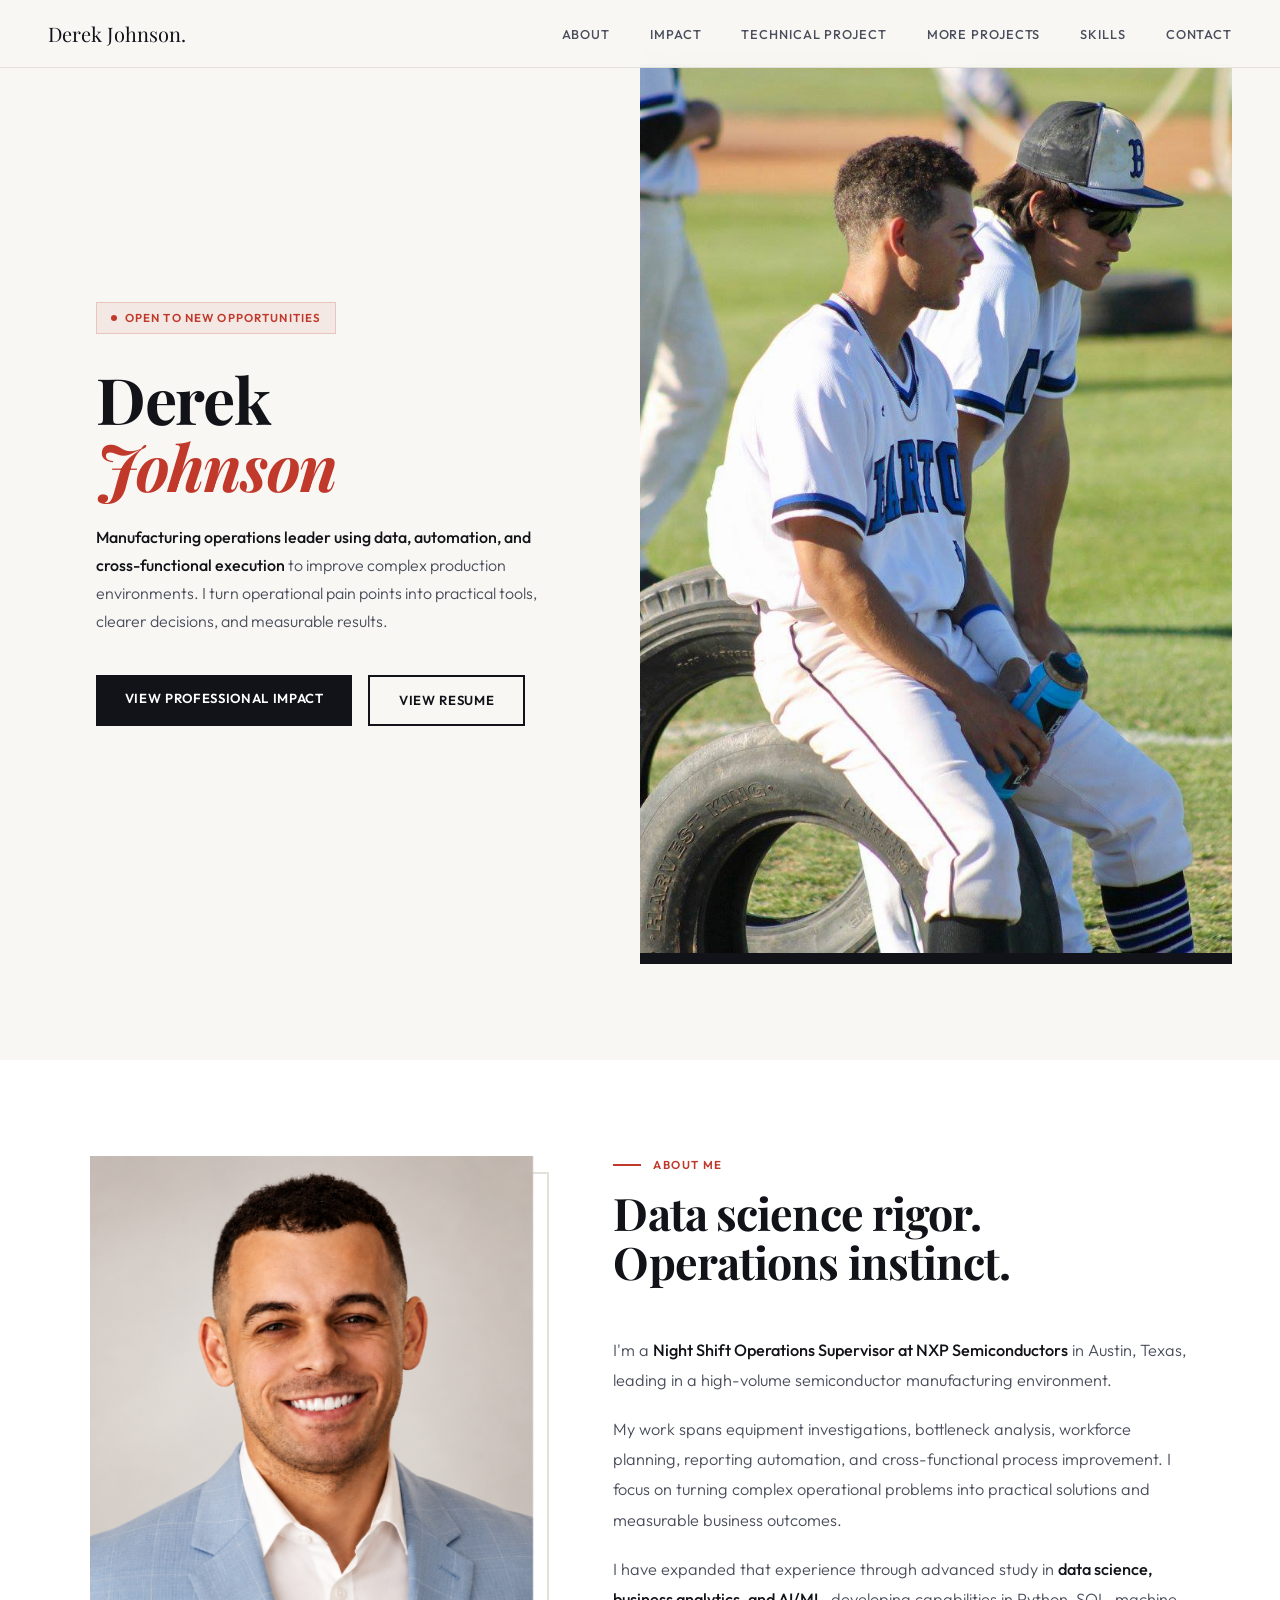
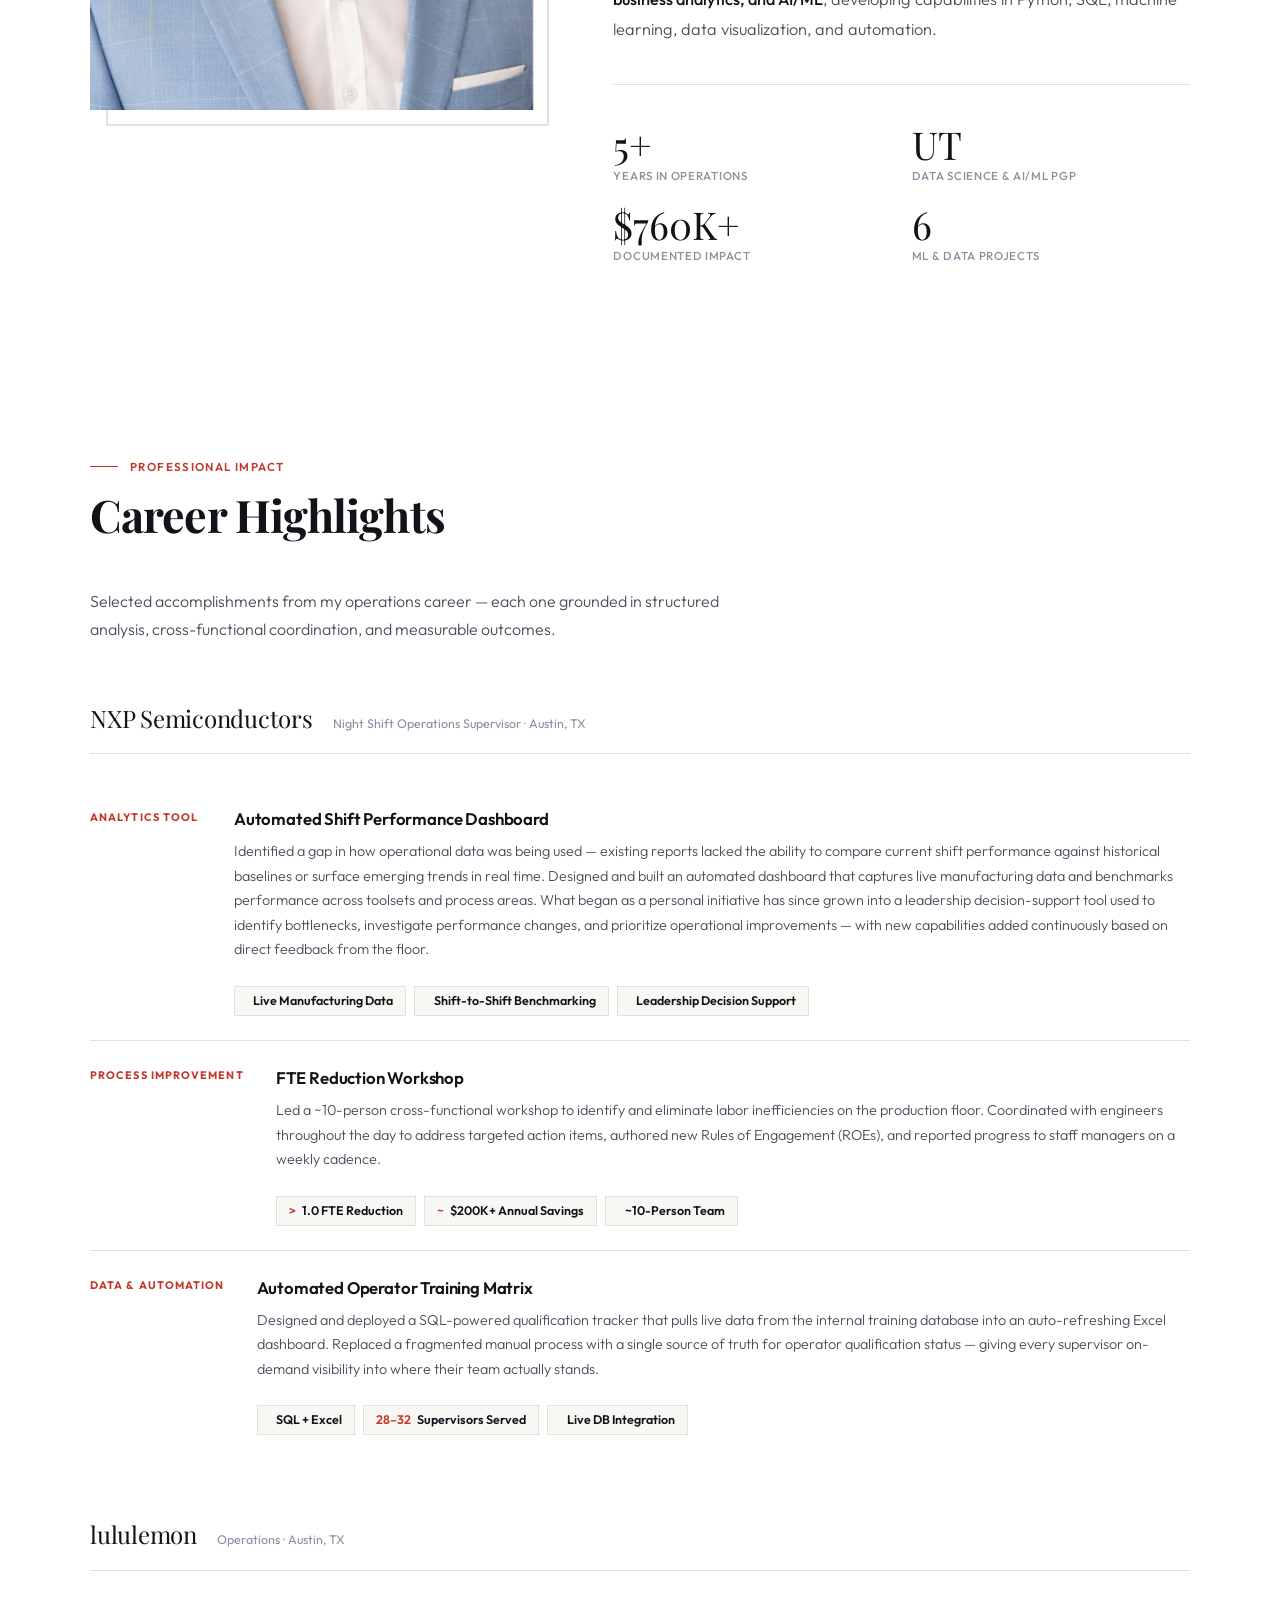
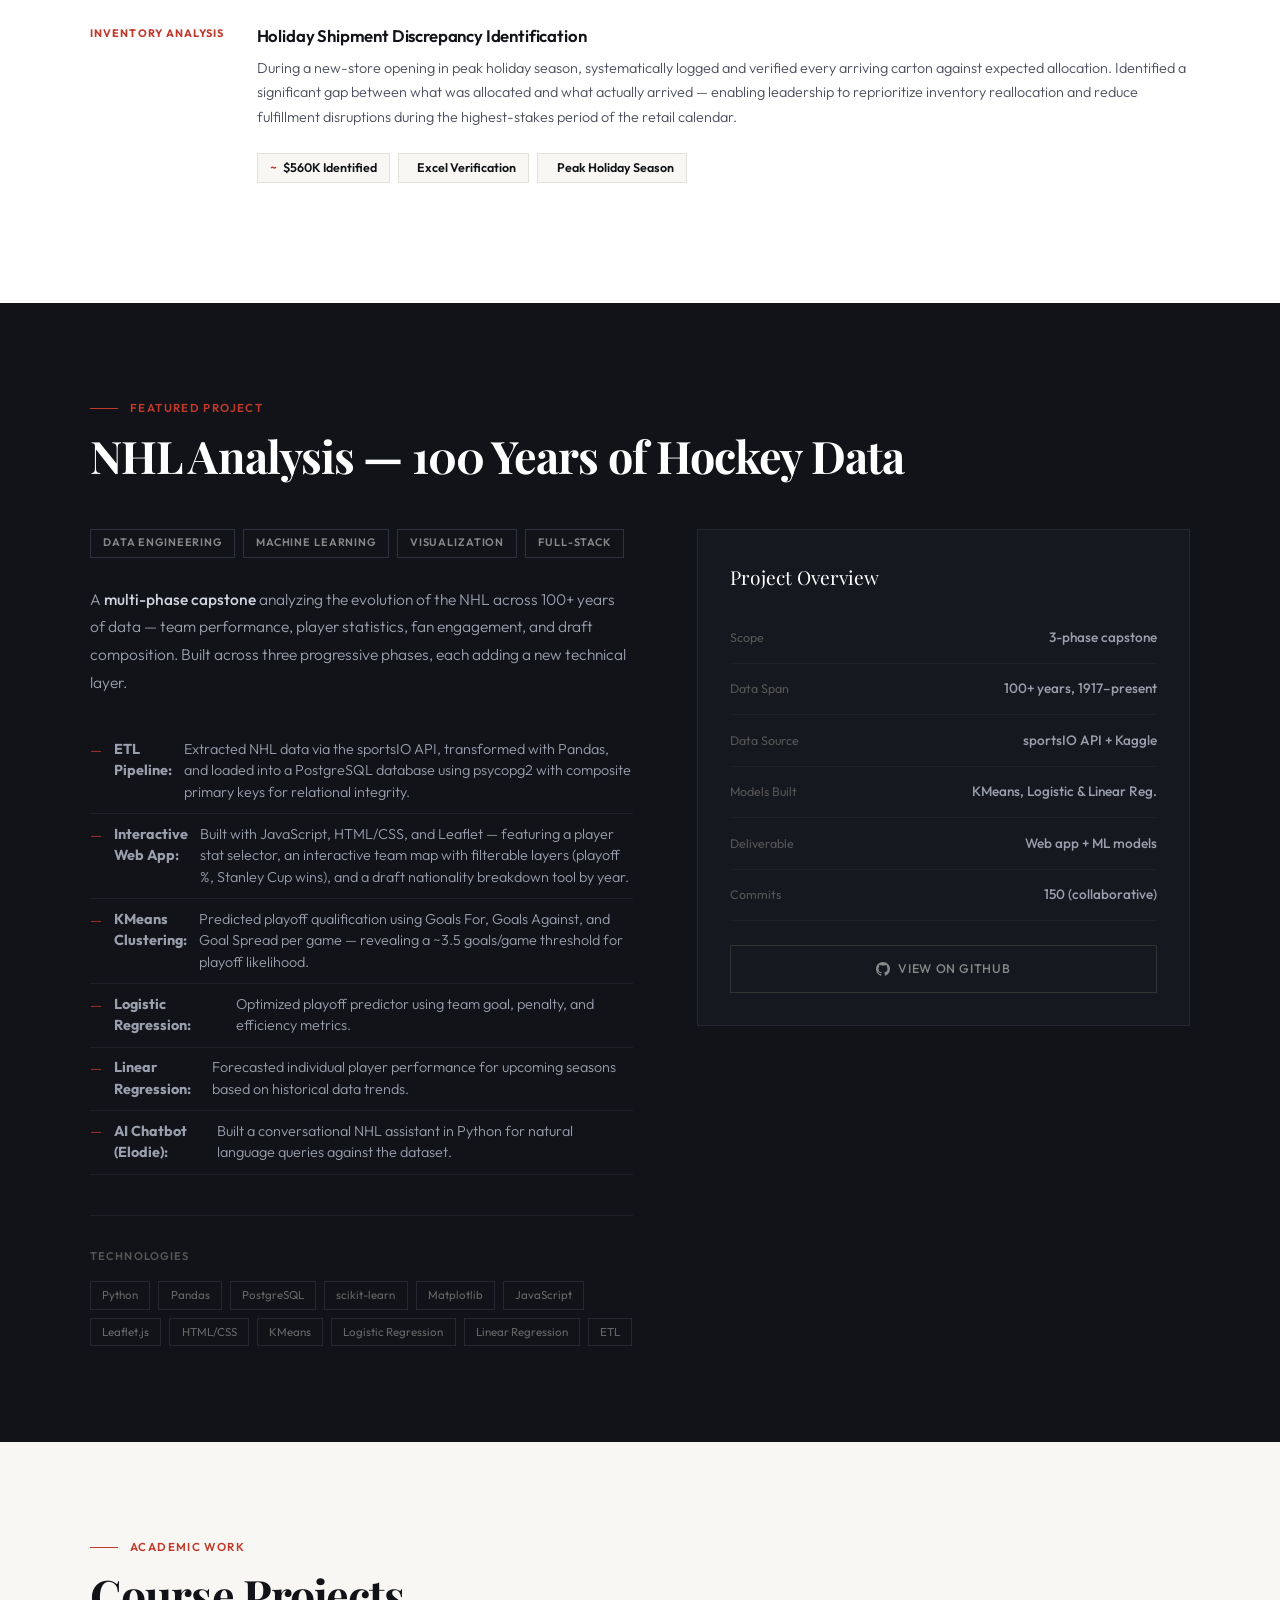
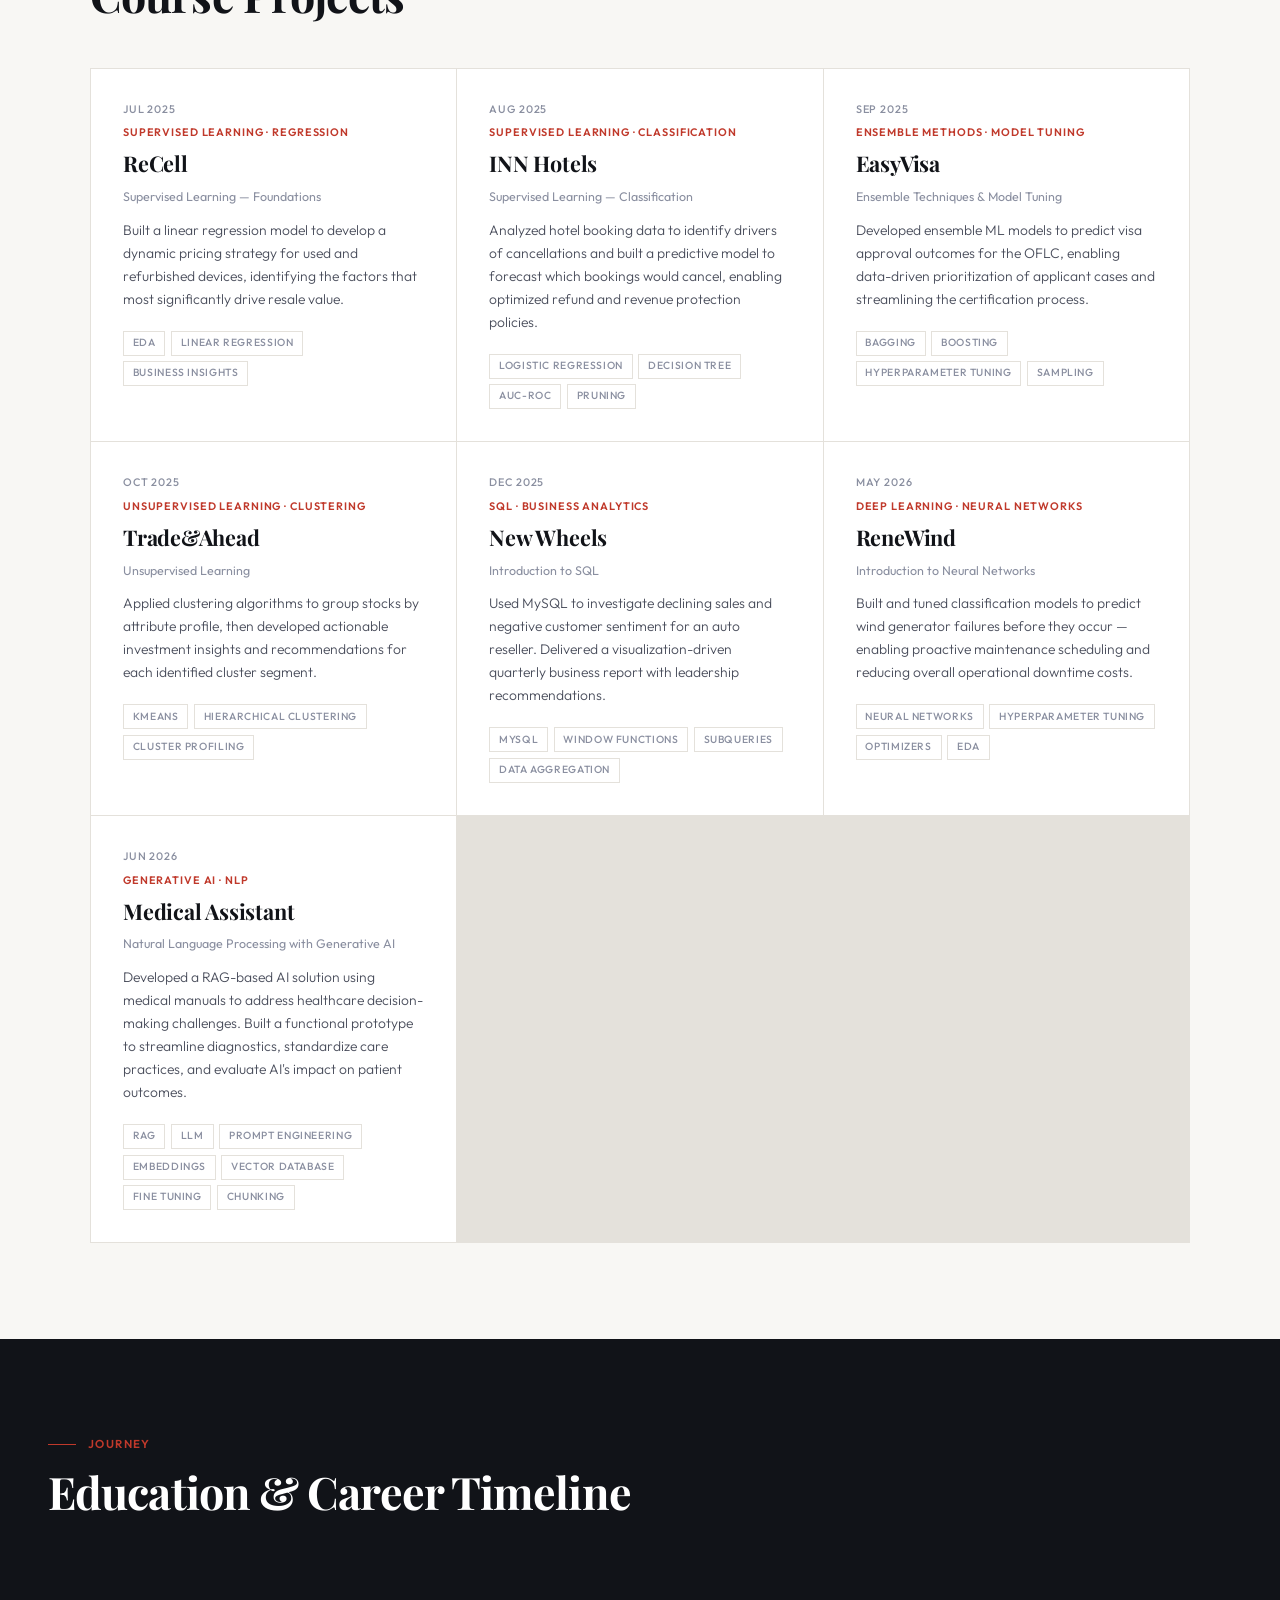
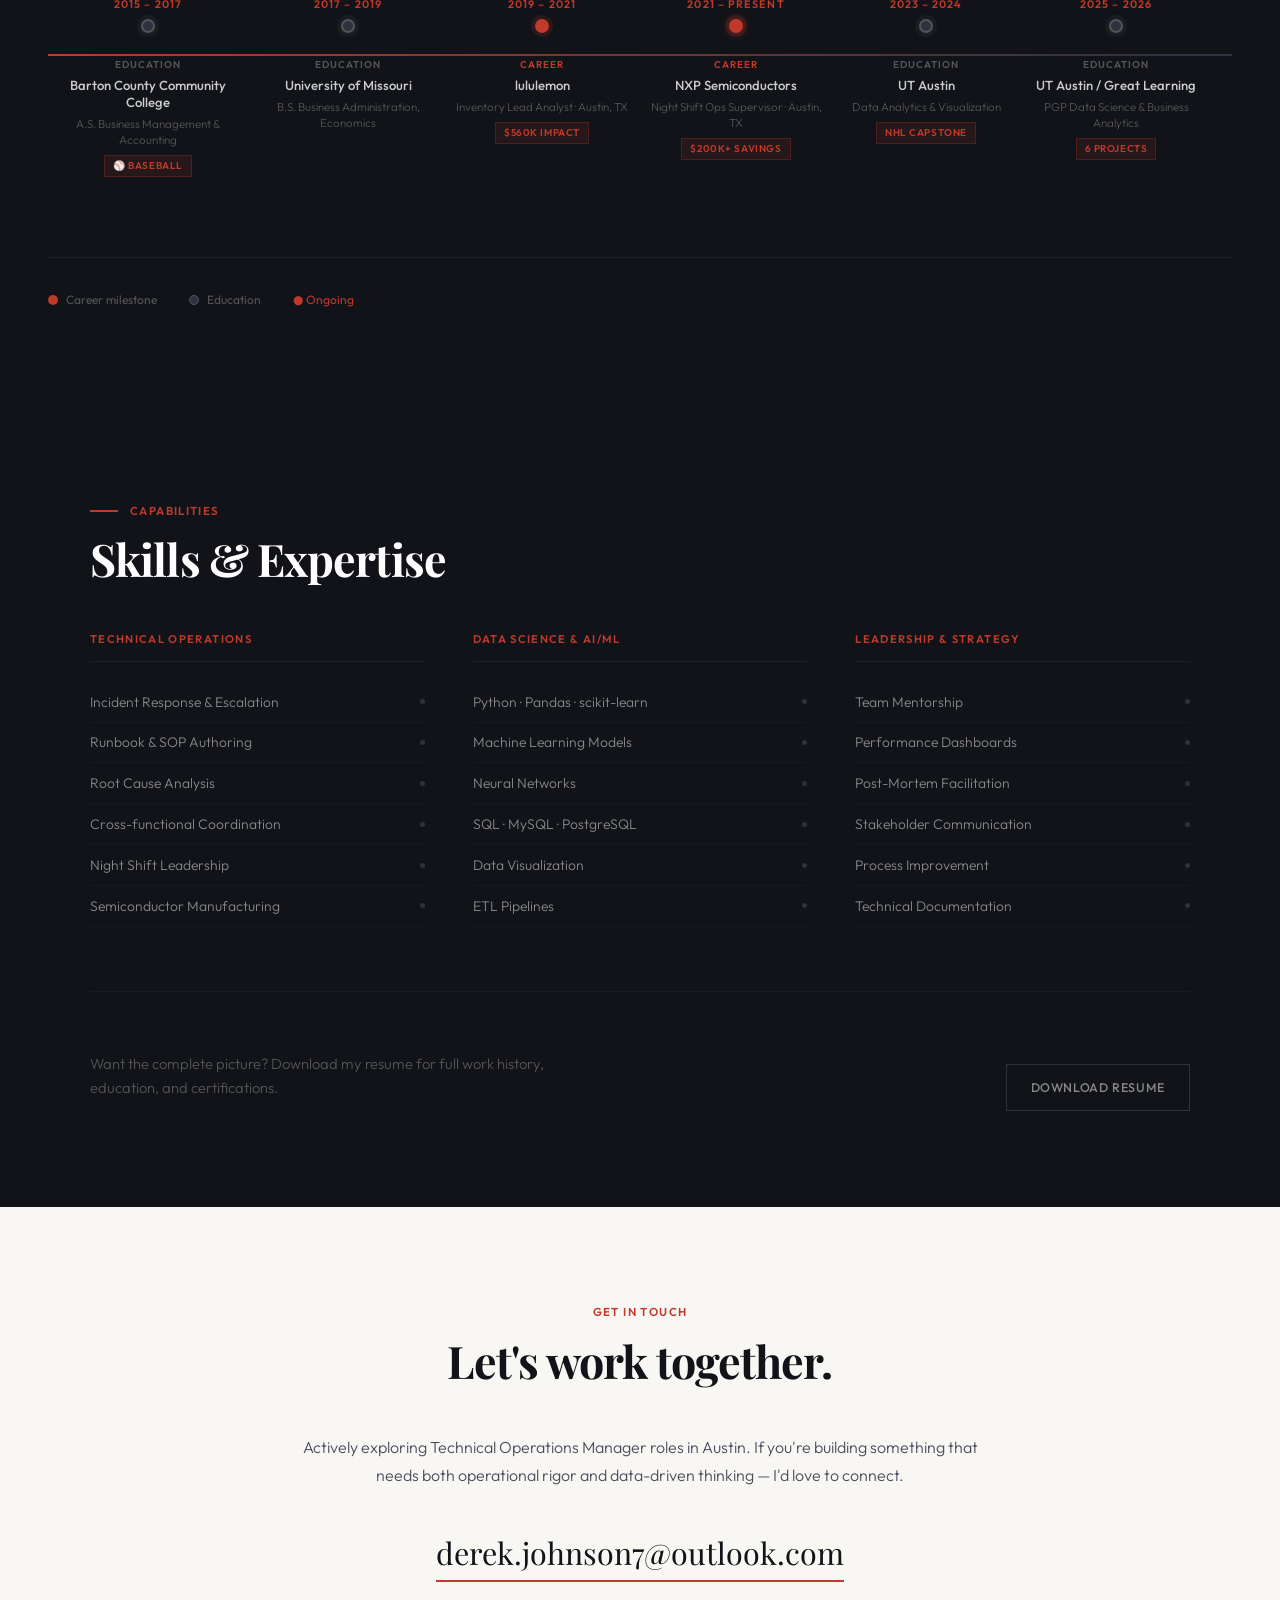
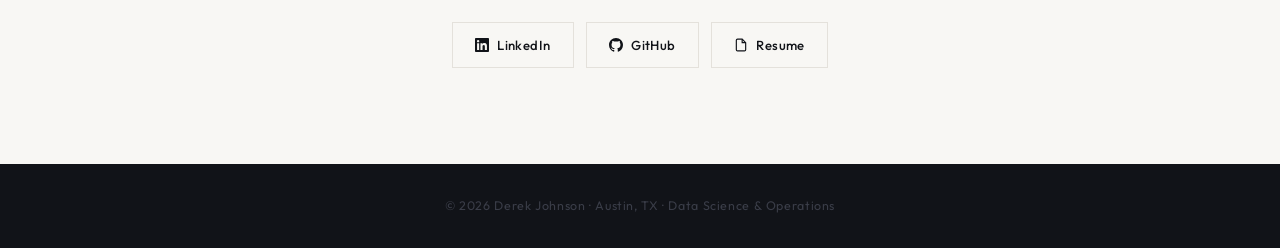
==== index.html @ 7ebde3a0 "Update index.html" ====
<!DOCTYPE html>
<html lang="en">
<head>
  <meta charset="UTF-8"/>
  <meta name="viewport" content="width=device-width, initial-scale=1.0"/>
  <title>Derek Johnson — Data Science & Operations</title>
  <link rel="preconnect" href="https://fonts.googleapis.com">
  <link href="https://fonts.googleapis.com/css2?family=Playfair+Display:ital,wght@0,400;0,700;1,400&family=Outfit:wght@300;400;500;600&display=swap" rel="stylesheet">
  <style>
    *, *::before, *::after { box-sizing: border-box; margin: 0; padding: 0; }
    :root {
      --ink: #111318; --ink-mid: #4a4e5c; --ink-soft: #8a8fa0;
      --paper: #f8f7f4; --white: #ffffff; --red: #c0392b;
      --red-dim: rgba(192,57,43,0.08); --border: #e4e1db;
      --serif: 'Playfair Display', Georgia, serif;
      --sans: 'Outfit', system-ui, sans-serif;
    }
    html { scroll-behavior: smooth; }
    body { font-family: var(--sans); background: var(--paper); color: var(--ink); line-height: 1.6; -webkit-font-smoothing: antialiased; }

    /* NAV */
    nav { position: fixed; top: 0; left: 0; right: 0; z-index: 100; display: flex; justify-content: space-between; align-items: center; padding: 1.1rem 3rem; background: rgba(248,247,244,0.93); backdrop-filter: blur(14px); border-bottom: 1px solid var(--border); }
    .nav-logo { font-family: var(--serif); font-size: 1.25rem; color: var(--ink); text-decoration: none; }
    .nav-links { display: flex; gap: 2.5rem; list-style: none; }
    .nav-links a { text-decoration: none; color: var(--ink-mid); font-size: 0.8rem; font-weight: 500; letter-spacing: 0.07em; text-transform: uppercase; transition: color 0.2s; }
    .nav-links a:hover { color: var(--red); }

    /* HERO */
    #hero { min-height: 100vh; display: grid; grid-template-columns: 1fr 1fr; padding-top: 64px; }
    .hero-left { display: flex; flex-direction: column; justify-content: center; padding: 5rem 4rem 5rem 3rem; }
    .hero-badge { display: inline-flex; align-items: center; gap: 0.5rem; background: var(--red-dim); border: 1px solid rgba(192,57,43,0.2); color: var(--red); font-size: 0.72rem; font-weight: 600; letter-spacing: 0.1em; text-transform: uppercase; padding: 0.35rem 0.85rem; margin-bottom: 2rem; width: fit-content; }
    .hero-badge::before { content: ''; width: 6px; height: 6px; border-radius: 50%; background: var(--red); animation: pulse 2s infinite; }
    @keyframes pulse { 0%,100%{opacity:1;} 50%{opacity:0.3;} }
    .hero-name { font-family: var(--serif); font-size: clamp(3.2rem, 5vw, 5.8rem); line-height: 1.04; letter-spacing: -0.02em; margin-bottom: 1.5rem; }
    .hero-name em { font-style: italic; color: var(--red); }
    .hero-sub { font-size: 1rem; color: var(--ink-mid); font-weight: 300; line-height: 1.75; max-width: 44ch; margin-bottom: 2.5rem; }
    .hero-sub strong { color: var(--ink); font-weight: 500; }
    .hero-btns { display: flex; gap: 1rem; flex-wrap: wrap; }
    .btn { padding: 0.8rem 1.8rem; font-size: 0.82rem; font-weight: 600; letter-spacing: 0.05em; text-transform: uppercase; text-decoration: none; transition: all 0.2s; }
    .btn-dark { background: var(--ink); color: var(--white); }
    .btn-dark:hover { background: var(--red); transform: translateY(-2px); }
    .btn-outline { background: transparent; color: var(--ink); border: 2px solid var(--ink); }
    .btn-outline:hover { background: var(--ink); color: var(--white); transform: translateY(-2px); }
    .hero-right { background: var(--ink); position: relative; overflow: hidden; max-height: 100vh; }
    .hero-photo-grid { display: grid; grid-template-rows: 1fr 1fr; height: 100%; }
    .photo-slot { display: flex; flex-direction: column; align-items: center; justify-content: center; background: linear-gradient(135deg, #16181f 0%, #1e2028 100%); color: #3a3d48; font-size: 0.72rem; font-weight: 500; letter-spacing: 0.1em; text-transform: uppercase; gap: 0.6rem; border-bottom: 1px solid #252830; }
    .photo-slot svg { opacity: 0.25; }
    .hero-photo {
 width: 100%;
 height: 100%;
 object-fit: cover;
 object-position: center 28%;
}

    /* SECTIONS */
    section { padding: 6rem 3rem; }
    .section-eyebrow { display: flex; align-items: center; gap: 0.75rem; font-size: 0.72rem; font-weight: 600; letter-spacing: 0.12em; text-transform: uppercase; color: var(--red); margin-bottom: 0.85rem; }
    .section-eyebrow::before { content: ''; width: 1.75rem; height: 1.5px; background: var(--red); }
    h2.section-title { font-family: var(--serif); font-size: clamp(2rem, 3.5vw, 3rem); line-height: 1.1; letter-spacing: -0.02em; margin-bottom: 3rem; max-width: 24ch; }

    /* ABOUT */
    #about { background: var(--white); }
    .about-grid { display: grid; grid-template-columns: 1fr 1.3fr; gap: 5rem; align-items: start; max-width: 1100px; margin: 0 auto; }
    .about-img-wrap { position: relative; }
    .about-img-wrap::after { content: ''; position: absolute; top: 1rem; left: 1rem; right: -1rem; bottom: -1rem; border: 2px solid var(--border); z-index: 0; }
    .about-img-placeholder { width: 100%; aspect-ratio: 4/5; background: linear-gradient(155deg, #eeeae3, #e3ddd5); display: flex; flex-direction: column; align-items: center; justify-content: center; color: #bbb; gap: 0.75rem; font-size: 0.75rem; letter-spacing: 0.08em; text-transform: uppercase; position: relative; z-index: 1; }
    .about-body p { color: var(--ink-mid); line-height: 1.85; margin-bottom: 1.2rem; font-weight: 300; font-size: 1.02rem; }
    .about-body p strong { color: var(--ink); font-weight: 500; }
    .about-stats { display: grid; grid-template-columns: 1fr 1fr; gap: 1.25rem; margin-top: 2.5rem; padding-top: 2.5rem; border-top: 1px solid var(--border); }
    .stat-num { font-family: var(--serif); font-size: 2.4rem; color: var(--ink); line-height: 1; margin-bottom: 0.2rem; }
    .stat-lbl { font-size: 0.72rem; color: var(--ink-soft); font-weight: 500; letter-spacing: 0.06em; text-transform: uppercase; }

    /* FEATURED */
    #featured { background: var(--ink); color: var(--white); }
    .featured-inner { max-width: 1100px; margin: 0 auto; }
    #featured .section-eyebrow { color: #c0392b; }
    #featured .section-eyebrow::before { background: #c0392b; }
    #featured h2.section-title { color: var(--white); max-width: none; margin-bottom: 0; }
    .featured-layout { display: grid; grid-template-columns: 1.1fr 1fr; gap: 4rem; align-items: start; margin-top: 3rem; }
    .featured-meta { display: flex; flex-wrap: wrap; gap: 0.5rem; margin-bottom: 1.75rem; }
    .tag { font-size: 0.68rem; font-weight: 600; letter-spacing: 0.08em; text-transform: uppercase; padding: 0.3rem 0.75rem; border: 1px solid #2e3140; color: #888; }
    .featured-desc { color: #9a9fae; font-weight: 300; line-height: 1.8; font-size: 0.97rem; margin-bottom: 2rem; }
    .featured-desc strong { color: #d0d4de; font-weight: 500; }
    .featured-highlights { list-style: none; margin-bottom: 2.5rem; }
    .featured-highlights li { display: flex; align-items: flex-start; gap: 0.75rem; color: #9a9fae; font-size: 0.9rem; font-weight: 300; padding: 0.6rem 0; border-bottom: 1px solid #1e2028; line-height: 1.5; }
    .featured-highlights li::before { content: '—'; color: var(--red); flex-shrink: 0; margin-top: 0.05rem; }
    .featured-tech { margin-top: 2.5rem; padding-top: 2rem; border-top: 1px solid #1e2028; }
    .featured-tech-label { font-size: 0.7rem; font-weight: 600; letter-spacing: 0.1em; text-transform: uppercase; color: #555; margin-bottom: 1rem; }
    .tech-pills { display: flex; flex-wrap: wrap; gap: 0.5rem; }
    .tech-pill { font-size: 0.72rem; padding: 0.25rem 0.7rem; border: 1px solid #252830; color: #666; font-weight: 400; }
    .featured-right { position: sticky; top: 5rem; }
    .featured-card { background: #16181f; border: 1px solid #252830; padding: 2rem; }
    .featured-card-title { font-family: var(--serif); font-size: 1.2rem; color: var(--white); margin-bottom: 1.25rem; }
    .fstat { padding: 0.9rem 0; border-bottom: 1px solid #1e2028; display: flex; justify-content: space-between; align-items: center; }
    .fstat:last-child { border-bottom: none; }
    .fstat-lbl { font-size: 0.78rem; color: #555; }
    .fstat-val { font-size: 0.85rem; color: #9a9fae; font-weight: 500; }
    .btn-ghost { display: inline-flex; align-items: center; gap: 0.5rem; padding: 0.8rem 1.5rem; border: 1px solid #333; color: #888; font-size: 0.78rem; font-weight: 500; letter-spacing: 0.05em; text-transform: uppercase; text-decoration: none; transition: all 0.2s; width: 100%; justify-content: center; margin-top: 1.5rem; }
    .btn-ghost:hover { border-color: var(--red); color: var(--white); }

    /* SCHOOL PROJECTS */
    #projects { background: var(--paper); }
    .projects-inner { max-width: 1100px; margin: 0 auto; }
    .proj-grid { display: grid; grid-template-columns: repeat(3, 1fr); gap: 1px; background: var(--border); border: 1px solid var(--border); }
    .proj-card { background: var(--white); padding: 2rem; position: relative; overflow: hidden; transition: background 0.2s; }
    .proj-card::before { content: ''; position: absolute; top: 0; left: 0; width: 3px; height: 100%; background: var(--red); transform: scaleY(0); transform-origin: bottom; transition: transform 0.25s; }
    .proj-card:hover::before { transform: scaleY(1); }
    .proj-card:hover { background: #fdf9f8; }
    .proj-date { font-size: 0.68rem; color: var(--ink-soft); font-weight: 500; letter-spacing: 0.08em; text-transform: uppercase; margin-bottom: 0.4rem; }
    .proj-tag { font-size: 0.68rem; font-weight: 600; letter-spacing: 0.08em; text-transform: uppercase; color: var(--red); margin-bottom: 0.6rem; }
    .proj-title { font-family: var(--serif); font-size: 1.35rem; line-height: 1.2; margin-bottom: 0.6rem; letter-spacing: -0.01em; }
    .proj-course { font-size: 0.78rem; color: var(--ink-soft); margin-bottom: 0.75rem; }
    .proj-desc { font-size: 0.87rem; color: var(--ink-mid); line-height: 1.65; font-weight: 300; margin-bottom: 1.25rem; }
    .proj-tools { display: flex; flex-wrap: wrap; gap: 0.35rem; }
    .proj-tool { font-size: 0.65rem; font-weight: 500; letter-spacing: 0.06em; text-transform: uppercase; padding: 0.2rem 0.55rem; border: 1px solid var(--border); color: var(--ink-soft); }

    /* HIGHLIGHTS */
    #highlights { background: var(--white); }
    .highlights-inner { max-width: 1100px; margin: 0 auto; }
    .highlights-intro { color: var(--ink-mid); font-weight: 300; font-size: 1rem; line-height: 1.75; max-width: 60ch; margin-bottom: 3.5rem; }
    .employer-block { margin-bottom: 3.5rem; }
    .employer-block:last-child { margin-bottom: 0; }
    .employer-header { display: flex; align-items: baseline; gap: 1.25rem; margin-bottom: 1.75rem; padding-bottom: 1rem; border-bottom: 1px solid var(--border); flex-wrap: wrap; }
    .employer-name { font-family: var(--serif); font-size: 1.5rem; letter-spacing: -0.01em; }
    .employer-meta { font-size: 0.78rem; color: var(--ink-soft); font-weight: 400; }
    .highlight-list { list-style: none; display: flex; flex-direction: column; gap: 0; }
    .highlight-item { display: grid; grid-template-columns: auto 1fr; gap: 0 2rem; padding: 1.5rem 0; border-bottom: 1px solid var(--border); align-items: start; }
    .highlight-item:last-child { border-bottom: none; }
    .highlight-kicker { font-size: 0.68rem; font-weight: 700; letter-spacing: 0.1em; text-transform: uppercase; color: var(--red); white-space: nowrap; padding-top: 0.15rem; min-width: 7rem; }
    .highlight-body {}
    .highlight-title { font-size: 1.05rem; font-weight: 600; color: var(--ink); margin-bottom: 0.4rem; letter-spacing: -0.01em; }
    .highlight-desc { font-size: 0.9rem; color: var(--ink-mid); line-height: 1.7; font-weight: 300; }
    .highlight-stat { display: inline-flex; align-items: center; gap: 0.4rem; margin-top: 0.75rem; font-size: 0.78rem; font-weight: 600; color: var(--ink); background: var(--paper); border: 1px solid var(--border); padding: 0.25rem 0.75rem; }
    .highlight-stat span { color: var(--red); }

    /* SKILLS */
    #skills { background: var(--ink); color: var(--white); }
    .skills-inner { max-width: 1100px; margin: 0 auto; }
    #skills .section-eyebrow { color: #c0392b; }
    #skills .section-eyebrow::before { background: #c0392b; }
    #skills h2.section-title { color: var(--white); }
    .skills-grid { display: grid; grid-template-columns: repeat(3, 1fr); gap: 3rem; }
    .skill-group-head { font-size: 0.7rem; font-weight: 600; letter-spacing: 0.12em; text-transform: uppercase; color: var(--red); margin-bottom: 1.25rem; padding-bottom: 0.75rem; border-bottom: 1px solid #1e2028; }
    .skill-row { display: flex; justify-content: space-between; align-items: center; padding: 0.55rem 0; border-bottom: 1px solid #181a22; font-size: 0.87rem; color: #888; font-weight: 300; }
    .skill-dot { width: 5px; height: 5px; border-radius: 50%; background: #2e3140; }
    .skills-resume { margin-top: 4rem; padding-top: 3rem; border-top: 1px solid #1a1c25; display: flex; align-items: center; justify-content: space-between; gap: 2rem; flex-wrap: wrap; }
    .skills-resume p { color: #555; font-size: 0.92rem; font-weight: 300; max-width: 50ch; }

    /* CONTACT */
    #contact { background: var(--paper); }
    .contact-inner { max-width: 680px; margin: 0 auto; text-align: center; }
    .contact-inner .section-eyebrow { justify-content: center; }
    .contact-inner .section-eyebrow::before { display: none; }
    .contact-inner h2.section-title { max-width: none; margin-left: auto; margin-right: auto; }
    .contact-sub { color: var(--ink-mid); font-size: 1rem; font-weight: 300; line-height: 1.75; margin-bottom: 2.5rem; }
    .contact-email-link { font-family: var(--serif); font-size: 1.9rem; color: var(--ink); text-decoration: none; border-bottom: 2px solid var(--red); padding-bottom: 0.1em; transition: color 0.2s; display: inline-block; margin-bottom: 2.5rem; }
    .contact-email-link:hover { color: var(--red); }
    .contact-links { display: flex; justify-content: center; gap: 0.75rem; flex-wrap: wrap; }
    .contact-link { display: inline-flex; align-items: center; gap: 0.5rem; padding: 0.7rem 1.4rem; border: 1.5px solid var(--border); text-decoration: none; color: var(--ink); font-size: 0.82rem; font-weight: 500; letter-spacing: 0.03em; transition: all 0.2s; }
    .contact-link:hover { border-color: var(--ink); background: var(--ink); color: var(--white); }

    footer { background: var(--ink); color: #3a3d48; text-align: center; padding: 2rem 3rem; font-size: 0.78rem; letter-spacing: 0.05em; }

    .fade { opacity: 0; transform: translateY(20px); transition: opacity 0.65s ease, transform 0.65s ease; }
    .fade.in { opacity: 1; transform: none; }

    @media (max-width: 960px) {
      nav { padding: 1rem 1.5rem; }
      #hero { grid-template-columns: 1fr; }
      .hero-left { padding: 5rem 1.5rem 3rem; }
      .hero-right { height: 55vw; }
      .hero-photo-grid { grid-template-columns: 1fr 1fr; grid-template-rows: 1fr; }
      section { padding: 4rem 1.5rem; }
      .about-grid { grid-template-columns: 1fr; gap: 2.5rem; }
      .about-img-wrap::after { display: none; }
      .featured-layout { grid-template-columns: 1fr; }
      .featured-right { position: static; }
      .proj-grid { grid-template-columns: 1fr 1fr; }
      .skills-grid { grid-template-columns: 1fr 1fr; }
      .highlight-item { grid-template-columns: 1fr; gap: 0.4rem; }
      .highlight-kicker { min-width: auto; }
    }
    @media (max-width: 600px) {
      .nav-links { display: none; }
      .proj-grid { grid-template-columns: 1fr; }
      .skills-grid { grid-template-columns: 1fr; }
      .hero-photo-grid { grid-template-columns: 1fr; grid-template-rows: 1fr 1fr; }
    }
    /* TIMELINE */
#timeline { background: var(--ink); color: var(--white); overflow: hidden; }
#timeline .section-eyebrow { color: #c0392b; }
#timeline .section-eyebrow::before { background: #c0392b; }
#timeline h2.section-title { color: var(--white); }
.timeline-outer { position: relative; overflow-x: auto; padding-bottom: 2rem; -webkit-overflow-scrolling: touch; }
.timeline-track { display: flex; align-items: flex-start; gap: 0; min-width: max-content; padding: 0 3rem 0 0; position: relative; }
.timeline-track::before { content: ''; position: absolute; top: 5.6rem; left: 0; right: 0; height: 1.5px; background: linear-gradient(to right, #c0392b, #2e3140 80%); z-index: 0; }
.tl-item { display: flex; flex-direction: column; align-items: center; min-width: 180px; max-width: 200px; position: relative; z-index: 1; }
.tl-item:first-child { min-width: 160px; }
.tl-top { height: 5rem; display: flex; flex-direction: column; justify-content: flex-end; align-items: center; padding-bottom: 0.75rem; }
.tl-dates { font-size: 0.68rem; font-weight: 600; letter-spacing: 0.1em; text-transform: uppercase; color: var(--red); margin-bottom: 0.35rem; text-align: center; }
.tl-dot { width: 14px; height: 14px; border-radius: 50%; background: var(--red); border: 2px solid #c0392b; box-shadow: 0 0 0 4px rgba(192,57,43,0.15); flex-shrink: 0; }
.tl-dot.edu { background: #2e3140; border-color: #555; box-shadow: 0 0 0 4px rgba(255,255,255,0.04); }
.tl-dot.present { background: var(--red); box-shadow: 0 0 0 4px rgba(192,57,43,0.2), 0 0 12px rgba(192,57,43,0.4); animation: glow 2s infinite; }
@keyframes glow { 0%,100%{box-shadow:0 0 0 4px rgba(192,57,43,0.2),0 0 12px rgba(192,57,43,0.4);} 50%{box-shadow:0 0 0 6px rgba(192,57,43,0.1),0 0 20px rgba(192,57,43,0.6);} }
.tl-bottom { padding-top: 0.75rem; text-align: center; padding-left: 0.5rem; padding-right: 0.5rem; }
.tl-type { font-size: 0.62rem; font-weight: 600; letter-spacing: 0.1em; text-transform: uppercase; margin-bottom: 0.3rem; }
.tl-type.career { color: var(--red); }
.tl-type.edu { color: #555; }
.tl-title { font-size: 0.82rem; font-weight: 500; color: #ccc; line-height: 1.3; margin-bottom: 0.3rem; }
.tl-sub { font-size: 0.72rem; color: #555; font-weight: 300; line-height: 1.4; }
.tl-badge { display: inline-block; margin-top: 0.4rem; font-size: 0.62rem; font-weight: 600; letter-spacing: 0.06em; text-transform: uppercase; padding: 0.15rem 0.5rem; background: rgba(192,57,43,0.12); border: 1px solid rgba(192,57,43,0.25); color: var(--red); }
.timeline-legend { display: flex; gap: 2rem; margin-top: 3rem; padding-top: 2rem; border-top: 1px solid #1e2028; }
.legend-item { display: flex; align-items: center; gap: 0.5rem; font-size: 0.75rem; color: #555; font-weight: 400; }
.legend-dot { width: 10px; height: 10px; border-radius: 50%; }
.legend-dot.career { background: var(--red); }
.legend-dot.edu { background: #2e3140; border: 1px solid #555; }
  </style>
</head>
<body>

<nav>
  <a href="#hero" class="nav-logo">Derek Johnson.</a>
<ul class="nav-links">
<li><a href="#about">About</a></li>
<li><a href="#highlights">Impact</a></li>
<li><a href="#featured">Technical Project</a></li>
<li><a href="#projects">More Projects</a></li>
<li><a href="#skills">Skills</a></li>
<li><a href="#contact">Contact</a></li>
</ul>
</nav>

<!-- HERO -->
<section id="hero">
  <div class="hero-left fade">
    <div class="hero-badge">Open to new opportunities</div>
    <h1 class="hero-name">Derek<br><em>Johnson</em></h1>
<p class="hero-sub">
<strong>Manufacturing operations leader using data, automation, and
 cross-functional execution</strong> to improve complex production
 environments. I turn operational pain points into practical tools,
 clearer decisions, and measurable results.
</p>
<div class="hero-btns">
<a href="#highlights" class="btn btn-dark">View Professional Impact</a>
<a href="Resume/D.Johnson_Resume.pdf"
    class="btn btn-outline"
    target="_blank"
    rel="noopener noreferrer">
   View Resume
</a>
</div>
  </div>
<div class="hero-right">
<div class="hero-photo-grid">
<img
     src="images/Baseball.jpg"
     class="hero-photo"
     alt="Derek Johnson with teammates during his collegiate baseball career"
>
</div>
</div>
</div>
</section>

<!-- ABOUT -->
<section id="about">
  <div class="about-grid">
  <div class="about-img-wrap fade">
  <img src="images/Headshot.png" style="width:100%; aspect-ratio:4/5; object-fit:cover; object-position:top; display:block; position:relative; z-index:1;">
</div>
    <div class="about-body fade">
      <div class="section-eyebrow">About Me</div>
      <h2 class="section-title">Data science rigor. Operations instinct. </h2>
     <p>
 I'm a <strong>Night Shift Operations Supervisor at NXP Semiconductors</strong>
 in Austin, Texas, leading in a high-volume semiconductor manufacturing
 environment.
</p>
<p>
 My work spans equipment investigations, bottleneck analysis, workforce
 planning, reporting automation, and cross-functional process improvement.
 I focus on turning complex operational problems into practical solutions
 and measurable business outcomes.
</p>
<p>
 I have expanded that experience through advanced study in
<strong>data science, business analytics, and AI/ML</strong>, developing
 capabilities in Python, SQL, machine learning, data visualization, and
 automation.
</p>
      <div class="about-stats">
        <div><div class="stat-num">5+</div><div class="stat-lbl">Years in Operations</div></div>
        <div><div class="stat-num">UT</div><div class="stat-lbl">Data Science & AI/ML PGP</div></div>
        <div><div class="stat-num">$760K+</div><div class="stat-lbl">Documented Impact</div></div>
        <div><div class="stat-num">6</div><div class="stat-lbl">ML & Data Projects</div></div>
      </div>
    </div>
  </div>
</section>
  
<!-- HIGHLIGHTS -->
<section id="highlights">
  <div class="highlights-inner">
    <div class="fade">
      <div class="section-eyebrow">Professional Impact</div>
      <h2 class="section-title">Career Highlights</h2>
      <p class="highlights-intro">Selected accomplishments from my operations career — each one grounded in structured analysis, cross-functional coordination, and measurable outcomes.</p>
    </div>

    <div class="employer-block fade">
      <div class="employer-header">
        <span class="employer-name">NXP Semiconductors</span>
        <span class="employer-meta">Night Shift Operations Supervisor · Austin, TX</span>
      </div>
      <ul class="highlight-list">
        <li class="highlight-item">
  <div class="highlight-kicker">Analytics Tool</div>
  <div class="highlight-body">
    <div class="highlight-title">Automated Shift Performance Dashboard</div>
    <p class="highlight-desc">Identified a gap in how operational data was being used — existing reports lacked the ability to compare current shift performance against historical baselines or surface emerging trends in real time. Designed and built an automated dashboard that captures live manufacturing data and benchmarks performance across toolsets and process areas. What began as a personal initiative has since grown into a leadership decision-support tool used to identify bottlenecks, investigate performance changes, and prioritize operational improvements — with new capabilities added continuously based on direct feedback from the floor.</p>
    <div style="display:flex;gap:0.5rem;flex-wrap:wrap;margin-top:0.75rem;">
      <div class="highlight-stat"><span></span> Live Manufacturing Data</div>
      <div class="highlight-stat"><span></span> Shift-to-Shift Benchmarking</div>
      <div class="highlight-stat"><span></span> Leadership Decision Support</div>
    </div>
  </div>
</li>

        <li class="highlight-item">
          <div class="highlight-kicker">Process Improvement</div>
          <div class="highlight-body">
            <div class="highlight-title">FTE Reduction Workshop</div>
            <p class="highlight-desc">Led a ~10-person cross-functional workshop to identify and eliminate labor inefficiencies on the production floor. Coordinated with engineers throughout the day to address targeted action items, authored new Rules of Engagement (ROEs), and reported progress to staff managers on a weekly cadence.</p>
            <div style="display:flex;gap:0.5rem;flex-wrap:wrap;margin-top:0.75rem;">
              <div class="highlight-stat"><span>></span> 1.0 FTE Reduction</div>
              <div class="highlight-stat"><span>~</span> $200K+ Annual Savings</div>
              <div class="highlight-stat"><span></span> ~10-Person Team</div>
            </div>
          </div>
        </li>

        <li class="highlight-item">
          <div class="highlight-kicker">Data & Automation</div>
          <div class="highlight-body">
            <div class="highlight-title">Automated Operator Training Matrix</div>
            <p class="highlight-desc">Designed and deployed a SQL-powered qualification tracker that pulls live data from the internal training database into an auto-refreshing Excel dashboard. Replaced a fragmented manual process with a single source of truth for operator qualification status — giving every supervisor on-demand visibility into where their team actually stands.</p>
            <div style="display:flex;gap:0.5rem;flex-wrap:wrap;margin-top:0.75rem;">
              <div class="highlight-stat"><span></span> SQL + Excel</div>
              <div class="highlight-stat"><span>28–32</span> Supervisors Served</div>
              <div class="highlight-stat"><span></span> Live DB Integration</div>
            </div>
          </div>
        </li>

      </ul>
    </div>

    <div class="employer-block fade">
      <div class="employer-header">
        <span class="employer-name">lululemon</span>
        <span class="employer-meta">Operations · Austin, TX</span>
      </div>
      <ul class="highlight-list">

        <li class="highlight-item">
          <div class="highlight-kicker">Inventory Analysis</div>
          <div class="highlight-body">
            <div class="highlight-title">Holiday Shipment Discrepancy Identification</div>
            <p class="highlight-desc">During a new-store opening in peak holiday season, systematically logged and verified every arriving carton against expected allocation. Identified a significant gap between what was allocated and what actually arrived — enabling leadership to reprioritize inventory reallocation and reduce fulfillment disruptions during the highest-stakes period of the retail calendar.</p>
            <div style="display:flex;gap:0.5rem;flex-wrap:wrap;margin-top:0.75rem;">
              <div class="highlight-stat"><span>~</span> $560K Identified</div>
              <div class="highlight-stat"><span></span> Excel Verification</div>
              <div class="highlight-stat"><span></span> Peak Holiday Season</div>
            </div>
          </div>
        </li>

      </ul>
    </div>

  </div>
</section>

<!-- FEATURED: NHL -->
<section id="featured">
  <div class="featured-inner">
    <div class="fade">
      <div class="section-eyebrow">Featured Project</div>
      <h2 class="section-title">NHL Analysis — 100 Years of Hockey Data</h2>
    </div>
    <div class="featured-layout fade">
      <div>
        <div class="featured-meta">
          <span class="tag">Data Engineering</span><span class="tag">Machine Learning</span>
          <span class="tag">Visualization</span><span class="tag">Full-Stack</span>
        </div>
        <p class="featured-desc">A <strong>multi-phase capstone</strong> analyzing the evolution of the NHL across 100+ years of data — team performance, player statistics, fan engagement, and draft composition. Built across three progressive phases, each adding a new technical layer.</p>
        <ul class="featured-highlights">
          <li><strong>ETL Pipeline:</strong> Extracted NHL data via the sportsIO API, transformed with Pandas, and loaded into a PostgreSQL database using psycopg2 with composite primary keys for relational integrity.</li>
          <li><strong>Interactive Web App:</strong> Built with JavaScript, HTML/CSS, and Leaflet — featuring a player stat selector, an interactive team map with filterable layers (playoff %, Stanley Cup wins), and a draft nationality breakdown tool by year.</li>
          <li><strong>KMeans Clustering:</strong> Predicted playoff qualification using Goals For, Goals Against, and Goal Spread per game — revealing a ~3.5 goals/game threshold for playoff likelihood.</li>
          <li><strong>Logistic Regression:</strong> Optimized playoff predictor using team goal, penalty, and efficiency metrics.</li>
          <li><strong>Linear Regression:</strong> Forecasted individual player performance for upcoming seasons based on historical data trends.</li>
          <li><strong>AI Chatbot (Elodie):</strong> Built a conversational NHL assistant in Python for natural language queries against the dataset.</li>
        </ul>
        <div style="margin-bottom:2rem;">
  <blockquote class="imgur-embed-pub" lang="en" data-id="a/CWtnfUb" data-context="false">
    <a href="//imgur.com/a/CWtnfUb"></a>
  </blockquote>
  <script async src="//s.imgur.com/min/embed.js" charset="utf-8"></script>
</div>
        <div class="featured-tech">
          <div class="featured-tech-label">Technologies</div>
          <div class="tech-pills">
            <span class="tech-pill">Python</span><span class="tech-pill">Pandas</span><span class="tech-pill">PostgreSQL</span><span class="tech-pill">scikit-learn</span><span class="tech-pill">Matplotlib</span><span class="tech-pill">JavaScript</span><span class="tech-pill">Leaflet.js</span><span class="tech-pill">HTML/CSS</span><span class="tech-pill">KMeans</span><span class="tech-pill">Logistic Regression</span><span class="tech-pill">Linear Regression</span><span class="tech-pill">ETL</span>
          </div>
        </div>
      </div>
      <div class="featured-right">
        <div class="featured-card">
          <div class="featured-card-title">Project Overview</div>
          <div class="fstat"><span class="fstat-lbl">Scope</span><span class="fstat-val">3-phase capstone</span></div>
          <div class="fstat"><span class="fstat-lbl">Data Span</span><span class="fstat-val">100+ years, 1917–present</span></div>
          <div class="fstat"><span class="fstat-lbl">Data Source</span><span class="fstat-val">sportsIO API + Kaggle</span></div>
          <div class="fstat"><span class="fstat-lbl">Models Built</span><span class="fstat-val">KMeans, Logistic & Linear Reg.</span></div>
          <div class="fstat"><span class="fstat-lbl">Deliverable</span><span class="fstat-val">Web app + ML models</span></div>
          <div class="fstat"><span class="fstat-lbl">Commits</span><span class="fstat-val">150 (collaborative)</span></div>
          <a href="https://github.com/samwallach7/NHL_Analysis" target="_blank" class="btn-ghost">
            <svg width="14" height="14" fill="currentColor" viewBox="0 0 24 24"><path d="M12 0C5.374 0 0 5.373 0 12c0 5.302 3.438 9.8 8.207 11.387.599.111.793-.261.793-.577v-2.234c-3.338.726-4.033-1.416-4.033-1.416-.546-1.387-1.333-1.756-1.333-1.756-1.089-.745.083-.729.083-.729 1.205.084 1.839 1.237 1.839 1.237 1.07 1.834 2.807 1.304 3.492.997.107-.775.418-1.305.762-1.604-2.665-.305-5.467-1.334-5.467-5.931 0-1.311.469-2.381 1.236-3.221-.124-.303-.535-1.524.117-3.176 0 0 1.008-.322 3.301 1.23A11.509 11.509 0 0 1 12 5.803c1.02.005 2.047.138 3.006.404 2.291-1.552 3.297-1.23 3.297-1.23.653 1.653.242 2.874.118 3.176.77.84 1.235 1.911 1.235 3.221 0 4.609-2.807 5.624-5.479 5.921.43.372.823 1.102.823 2.222v3.293c0 .319.192.694.801.576C20.566 21.797 24 17.3 24 12c0-6.627-5.373-12-12-12z"/></svg>
            View on GitHub
          </a>
        </div>
      </div>
    </div>
  </div>
</section>

<!-- SCHOOL PROJECTS -->
<section id="projects">
  <div class="projects-inner">
    <div class="fade">
      <div class="section-eyebrow">Academic Work</div>
      <h2 class="section-title">Course Projects</h2>
    </div>
    <div class="proj-grid">
      <div class="proj-card fade">
        <div class="proj-date">Jul 2025</div>
        <div class="proj-tag">Supervised Learning · Regression</div>
        <h3 class="proj-title">ReCell</h3>
        <div class="proj-course">Supervised Learning — Foundations</div>
        <p class="proj-desc">Built a linear regression model to develop a dynamic pricing strategy for used and refurbished devices, identifying the factors that most significantly drive resale value.</p>
        <div class="proj-tools"><span class="proj-tool">EDA</span><span class="proj-tool">Linear Regression</span><span class="proj-tool">Business Insights</span></div>
      </div>
      <div class="proj-card fade">
        <div class="proj-date">Aug 2025</div>
        <div class="proj-tag">Supervised Learning · Classification</div>
        <h3 class="proj-title">INN Hotels</h3>
        <div class="proj-course">Supervised Learning — Classification</div>
        <p class="proj-desc">Analyzed hotel booking data to identify drivers of cancellations and built a predictive model to forecast which bookings would cancel, enabling optimized refund and revenue protection policies.</p>
        <div class="proj-tools"><span class="proj-tool">Logistic Regression</span><span class="proj-tool">Decision Tree</span><span class="proj-tool">AUC-ROC</span><span class="proj-tool">Pruning</span></div>
      </div>
      <div class="proj-card fade">
        <div class="proj-date">Sep 2025</div>
        <div class="proj-tag">Ensemble Methods · Model Tuning</div>
        <h3 class="proj-title">EasyVisa</h3>
        <div class="proj-course">Ensemble Techniques & Model Tuning</div>
        <p class="proj-desc">Developed ensemble ML models to predict visa approval outcomes for the OFLC, enabling data-driven prioritization of applicant cases and streamlining the certification process.</p>
        <div class="proj-tools"><span class="proj-tool">Bagging</span><span class="proj-tool">Boosting</span><span class="proj-tool">Hyperparameter Tuning</span><span class="proj-tool">Sampling</span></div>
      </div>
      <div class="proj-card fade">
        <div class="proj-date">Oct 2025</div>
        <div class="proj-tag">Unsupervised Learning · Clustering</div>
        <h3 class="proj-title">Trade&Ahead</h3>
        <div class="proj-course">Unsupervised Learning</div>
        <p class="proj-desc">Applied clustering algorithms to group stocks by attribute profile, then developed actionable investment insights and recommendations for each identified cluster segment.</p>
        <div class="proj-tools"><span class="proj-tool">KMeans</span><span class="proj-tool">Hierarchical Clustering</span><span class="proj-tool">Cluster Profiling</span></div>
      </div>
      <div class="proj-card fade">
        <div class="proj-date">Dec 2025</div>
        <div class="proj-tag">SQL · Business Analytics</div>
        <h3 class="proj-title">New Wheels</h3>
        <div class="proj-course">Introduction to SQL</div>
        <p class="proj-desc">Used MySQL to investigate declining sales and negative customer sentiment for an auto reseller. Delivered a visualization-driven quarterly business report with leadership recommendations.</p>
        <div class="proj-tools"><span class="proj-tool">MySQL</span><span class="proj-tool">Window Functions</span><span class="proj-tool">Subqueries</span><span class="proj-tool">Data Aggregation</span></div>
      </div>
      <div class="proj-card fade">
        <div class="proj-date">May 2026</div>
        <div class="proj-tag">Deep Learning · Neural Networks</div>
        <h3 class="proj-title">ReneWind</h3>
        <div class="proj-course">Introduction to Neural Networks</div>
        <p class="proj-desc">Built and tuned classification models to predict wind generator failures before they occur — enabling proactive maintenance scheduling and reducing overall operational downtime costs.</p>
        <div class="proj-tools"><span class="proj-tool">Neural Networks</span><span class="proj-tool">Hyperparameter Tuning</span><span class="proj-tool">Optimizers</span><span class="proj-tool">EDA</span></div>
      </div>
      <div class="proj-card fade">
  <div class="proj-date">Jun 2026</div>
  <div class="proj-tag">Generative AI · NLP</div>
  <h3 class="proj-title">Medical Assistant</h3>
  <div class="proj-course">Natural Language Processing with Generative AI</div>
  <p class="proj-desc">Developed a RAG-based AI solution using medical manuals to address healthcare decision-making challenges. Built a functional prototype to streamline diagnostics, standardize care practices, and evaluate AI's impact on patient outcomes.</p>
  <div class="proj-tools">
    <span class="proj-tool">RAG</span>
    <span class="proj-tool">LLM</span>
    <span class="proj-tool">Prompt Engineering</span>
    <span class="proj-tool">Embeddings</span>
    <span class="proj-tool">Vector Database</span>
    <span class="proj-tool">Fine Tuning</span>
    <span class="proj-tool">Chunking</span>
  </div>
</div>
    </div>
  </div>
</section>


<!-- TIMELINE -->
<section id="timeline">
  <div class="fade">
    <div class="section-eyebrow">Journey</div>
    <h2 class="section-title">Education & Career Timeline</h2>
  </div>
  <div class="timeline-outer fade">
    <div class="timeline-track">

      <!-- Barton County -->
      <div class="tl-item">
        <div class="tl-top">
          <div class="tl-dates">2015 – 2017</div>
          <div class="tl-dot edu"></div>
        </div>
        <div class="tl-bottom">
          <div class="tl-type edu">Education</div>
          <div class="tl-title">Barton County Community College</div>
          <div class="tl-sub">A.S. Business Management & Accounting</div>
          <div class="tl-badge">⚾ Baseball</div>
        </div>
      </div>

      <!-- Mizzou -->
      <div class="tl-item">
        <div class="tl-top">
          <div class="tl-dates">2017 – 2019</div>
          <div class="tl-dot edu"></div>
        </div>
        <div class="tl-bottom">
          <div class="tl-type edu">Education</div>
          <div class="tl-title">University of Missouri</div>
          <div class="tl-sub">B.S. Business Administration, Economics</div>
        </div>
      </div>

      <!-- lululemon -->
      <div class="tl-item">
        <div class="tl-top">
          <div class="tl-dates">2019 – 2021</div>
          <div class="tl-dot"></div>
        </div>
        <div class="tl-bottom">
          <div class="tl-type career">Career</div>
          <div class="tl-title">lululemon</div>
          <div class="tl-sub">Inventory Lead Analyst · Austin, TX</div>
          <div class="tl-badge">$560K Impact</div>
        </div>
      </div>

      <!-- NXP -->
      <div class="tl-item">
        <div class="tl-top">
          <div class="tl-dates">2021 – Present</div>
          <div class="tl-dot present"></div>
        </div>
        <div class="tl-bottom">
          <div class="tl-type career">Career</div>
          <div class="tl-title">NXP Semiconductors</div>
          <div class="tl-sub">Night Shift Ops Supervisor · Austin, TX</div>
          <div class="tl-badge">$200K+ Savings</div>
        </div>
      </div>

      <!-- UT Austin Data Analytics -->
      <div class="tl-item">
        <div class="tl-top">
          <div class="tl-dates">2023 – 2024</div>
          <div class="tl-dot edu"></div>
        </div>
        <div class="tl-bottom">
          <div class="tl-type edu">Education</div>
          <div class="tl-title">UT Austin</div>
          <div class="tl-sub">Data Analytics & Visualization</div>
          <div class="tl-badge">NHL Capstone</div>
        </div>
      </div>

      <!-- Great Learning PGP -->
      <div class="tl-item">
        <div class="tl-top">
          <div class="tl-dates">2025 – 2026</div>
          <div class="tl-dot edu"></div>
        </div>
        <div class="tl-bottom">
          <div class="tl-type edu">Education</div>
          <div class="tl-title">UT Austin / Great Learning</div>
          <div class="tl-sub">PGP Data Science & Business Analytics</div>
          <div class="tl-badge">6 Projects</div>
        </div>
      </div>

      <!-- AI Deep Learning -->
      <div class="tl-item">
        <div class="tl-top">
          <div class="tl-dates">2026 – Present</div>
          <div class="tl-dot present"></div>
        </div>
        <div class="tl-bottom">
          <div class="tl-type edu">Education</div>
          <div class="tl-title">Great Learning</div>
          <div class="tl-sub">AI with Deep Learning</div>
          <div class="tl-badge">In Progress</div>
        </div>
      </div>

    </div>
  </div>
  <div class="timeline-legend fade">
    <div class="legend-item"><div class="legend-dot career"></div> Career milestone</div>
    <div class="legend-item"><div class="legend-dot edu"></div> Education</div>
    <div class="legend-item" style="color:#c0392b;">● Ongoing</div>
  </div>
</section>
<!-- SKILLS -->
<section id="skills">
  <div class="skills-inner">
    <div class="fade">
      <div class="section-eyebrow">Capabilities</div>
      <h2 class="section-title">Skills & Expertise</h2>
    </div>
    <div class="skills-grid fade">
      <div>
        <div class="skill-group-head">Technical Operations</div>
        <div class="skill-row">Incident Response & Escalation <span class="skill-dot"></span></div>
        <div class="skill-row">Runbook & SOP Authoring <span class="skill-dot"></span></div>
        <div class="skill-row">Root Cause Analysis <span class="skill-dot"></span></div>
        <div class="skill-row">Cross-functional Coordination <span class="skill-dot"></span></div>
        <div class="skill-row">Night Shift Leadership <span class="skill-dot"></span></div>
        <div class="skill-row">Semiconductor Manufacturing <span class="skill-dot"></span></div>
      </div>
      <div>
        <div class="skill-group-head">Data Science & AI/ML</div>
        <div class="skill-row">Python · Pandas · scikit-learn <span class="skill-dot"></span></div>
        <div class="skill-row">Machine Learning Models <span class="skill-dot"></span></div>
        <div class="skill-row">Neural Networks <span class="skill-dot"></span></div>
        <div class="skill-row">SQL · MySQL · PostgreSQL <span class="skill-dot"></span></div>
        <div class="skill-row">Data Visualization <span class="skill-dot"></span></div>
        <div class="skill-row">ETL Pipelines <span class="skill-dot"></span></div>
      </div>
      <div>
        <div class="skill-group-head">Leadership & Strategy</div>
        <div class="skill-row">Team Mentorship <span class="skill-dot"></span></div>
        <div class="skill-row">Performance Dashboards <span class="skill-dot"></span></div>
        <div class="skill-row">Post-Mortem Facilitation <span class="skill-dot"></span></div>
        <div class="skill-row">Stakeholder Communication <span class="skill-dot"></span></div>
        <div class="skill-row">Process Improvement <span class="skill-dot"></span></div>
        <div class="skill-row">Technical Documentation <span class="skill-dot"></span></div>
      </div>
    </div>
    <div class="skills-resume fade">
      <p>Want the complete picture? Download my resume for full work history, education, and certifications.</p>
      <a href="Resume/D.Johnson_Resume.pdf" class="btn-ghost" style="width:auto;">Download Resume</a>
    </div>
  </div>
</section>

<!-- CONTACT -->
<section id="contact">
  <div class="contact-inner fade">
    <div class="section-eyebrow">Get In Touch</div>
    <h2 class="section-title">Let's work together.</h2>
    <p class="contact-sub">Actively exploring Technical Operations Manager roles in Austin. If you're building something that needs both operational rigor and data-driven thinking — I'd love to connect.</p>
    <a href="mailto:derek.johnson7@outlook.com" class="contact-email-link">derek.johnson7@outlook.com</a>
    <div class="contact-links">
      <a href="https://www.linkedin.com/in/derekjohnson7/" class="contact-link">
        <svg width="14" height="14" fill="currentColor" viewBox="0 0 24 24"><path d="M20.447 20.452h-3.554v-5.569c0-1.328-.027-3.037-1.852-3.037-1.853 0-2.136 1.445-2.136 2.939v5.667H9.351V9h3.414v1.561h.046c.477-.9 1.637-1.85 3.37-1.85 3.601 0 4.267 2.37 4.267 5.455v6.286zM5.337 7.433a2.062 2.062 0 0 1-2.063-2.065 2.064 2.064 0 1 1 2.063 2.065zm1.782 13.019H3.555V9h3.564v11.452zM22.225 0H1.771C.792 0 0 .774 0 1.729v20.542C0 23.227.792 24 1.771 24h20.451C23.2 24 24 23.227 24 22.271V1.729C24 .774 23.2 0 22.222 0h.003z"/></svg>
        LinkedIn
      </a>
      <a href="https://github.com/derekjohnson7" target="_blank" class="contact-link">
        <svg width="14" height="14" fill="currentColor" viewBox="0 0 24 24"><path d="M12 0C5.374 0 0 5.373 0 12c0 5.302 3.438 9.8 8.207 11.387.599.111.793-.261.793-.577v-2.234c-3.338.726-4.033-1.416-4.033-1.416-.546-1.387-1.333-1.756-1.333-1.756-1.089-.745.083-.729.083-.729 1.205.084 1.839 1.237 1.839 1.237 1.07 1.834 2.807 1.304 3.492.997.107-.775.418-1.305.762-1.604-2.665-.305-5.467-1.334-5.467-5.931 0-1.311.469-2.381 1.236-3.221-.124-.303-.535-1.524.117-3.176 0 0 1.008-.322 3.301 1.23A11.509 11.509 0 0 1 12 5.803c1.02.005 2.047.138 3.006.404 2.291-1.552 3.297-1.23 3.297-1.23.653 1.653.242 2.874.118 3.176.77.84 1.235 1.911 1.235 3.221 0 4.609-2.807 5.624-5.479 5.921.43.372.823 1.102.823 2.222v3.293c0 .319.192.694.801.576C20.566 21.797 24 17.3 24 12c0-6.627-5.373-12-12-12z"/></svg>
        GitHub
      </a>
      <a href="Resume/D.Johnson_Resume.pdf" class="contact-link">
        <svg width="14" height="14" fill="none" stroke="currentColor" stroke-width="2" viewBox="0 0 24 24"><path d="M14 2H6a2 2 0 0 0-2 2v16a2 2 0 0 0 2 2h12a2 2 0 0 0 2-2V8z"/><polyline points="14,2 14,8 20,8"/></svg>
        Resume
      </a>
    </div>
  </div>
</section>

<footer>© 2026 Derek Johnson · Austin, TX · Data Science & Operations</footer>

<script>
  const obs = new IntersectionObserver((entries) => {
    entries.forEach((e, i) => {
      if (e.isIntersecting) {
        setTimeout(() => e.target.classList.add('in'), i * 70);
        obs.unobserve(e.target);
      }
    });
  }, { threshold: 0.1 });
  document.querySelectorAll('.fade').forEach(el => obs.observe(el));
  const sections = document.querySelectorAll('section[id]');
  const links = document.querySelectorAll('.nav-links a');
  window.addEventListener('scroll', () => {
    let cur = '';
    sections.forEach(s => { if (window.scrollY >= s.offsetTop - 100) cur = s.id; });
    links.forEach(a => { a.style.color = a.getAttribute('href') === '#' + cur ? '#c0392b' : ''; });
  });
</script>
</body>
</html>
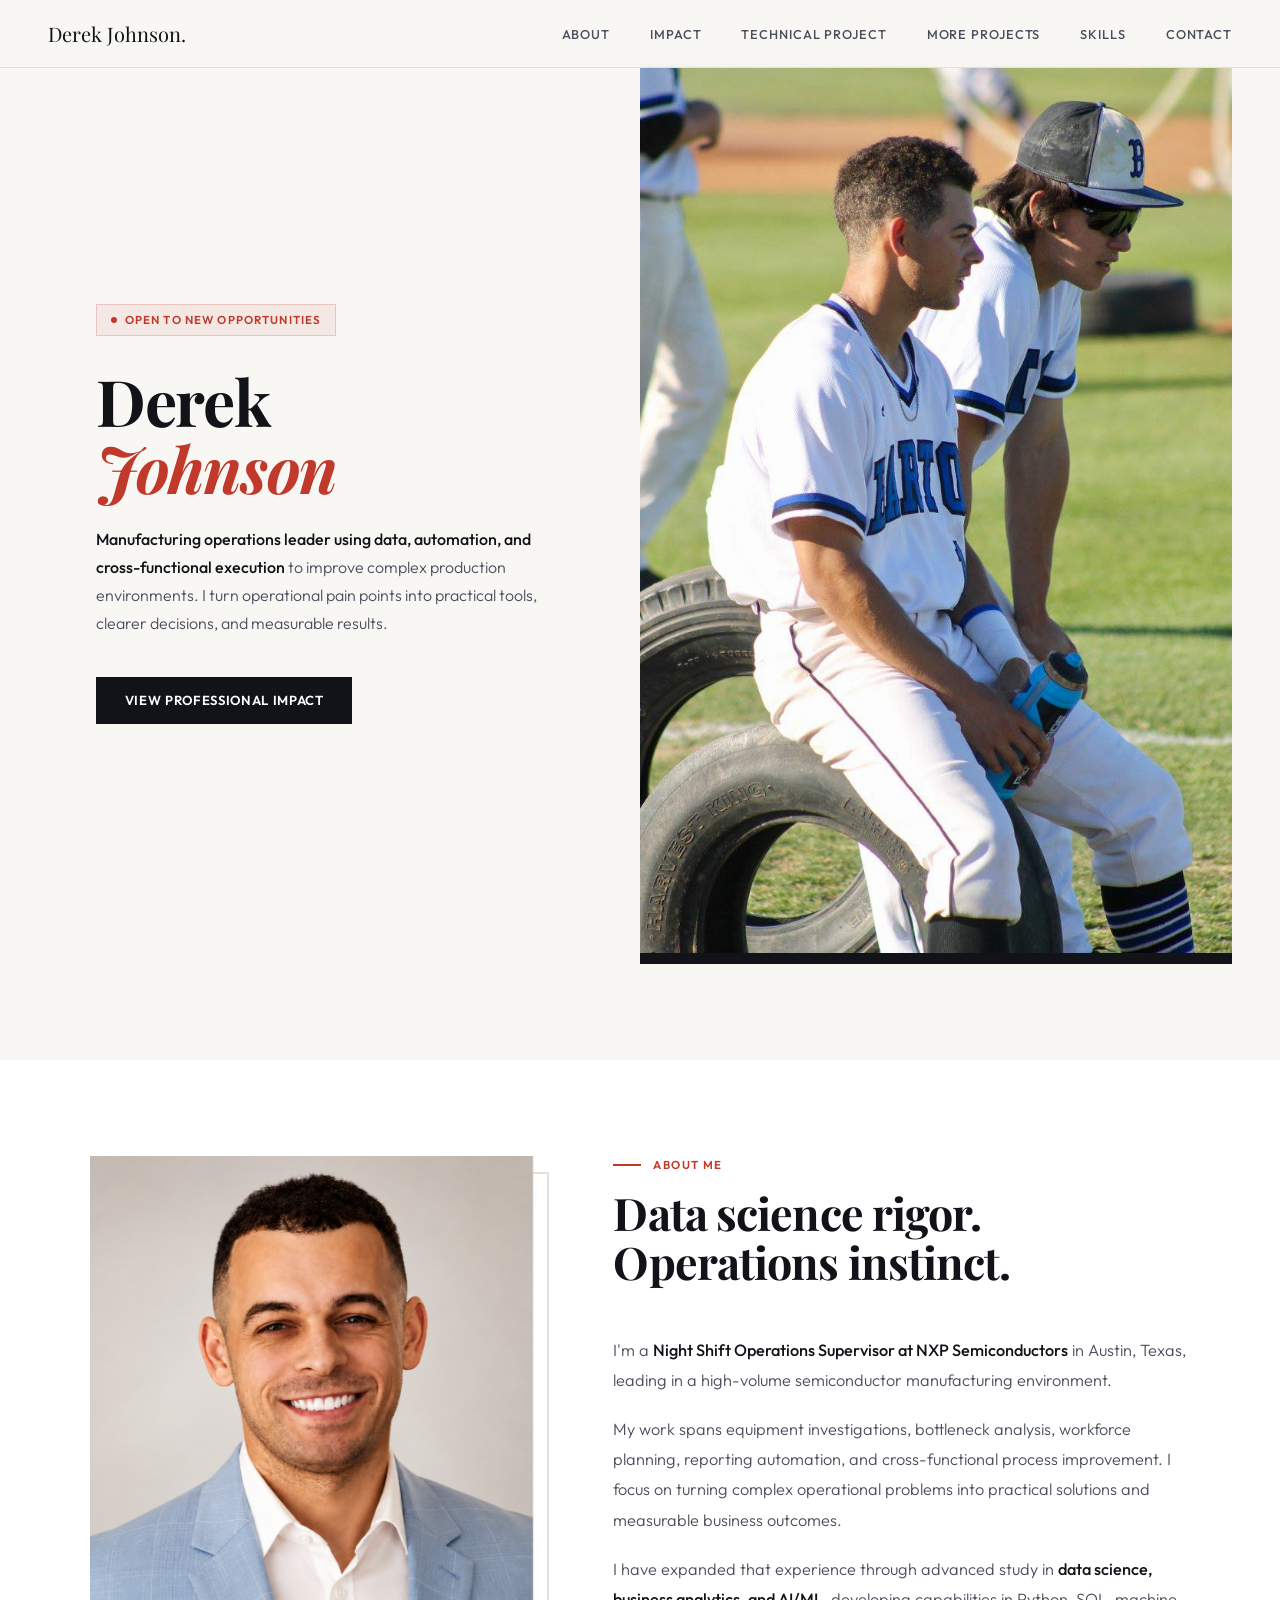
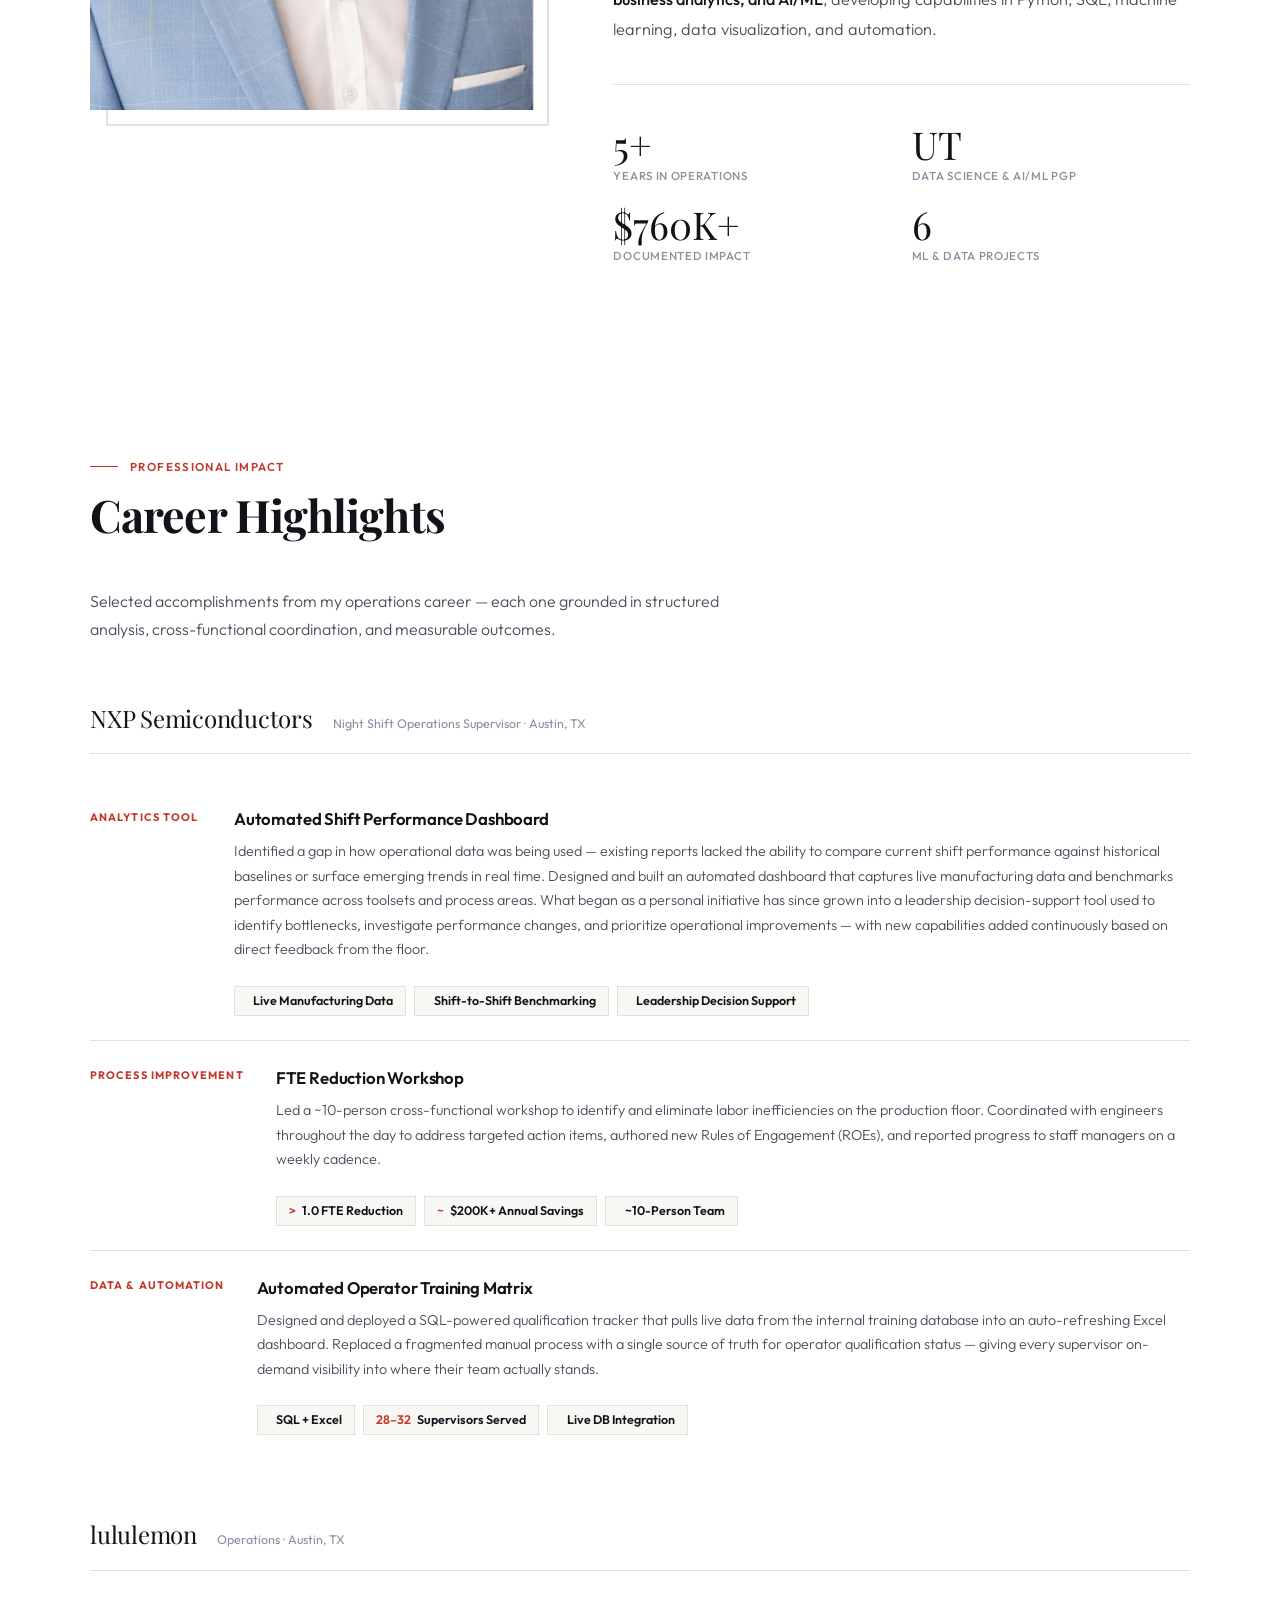
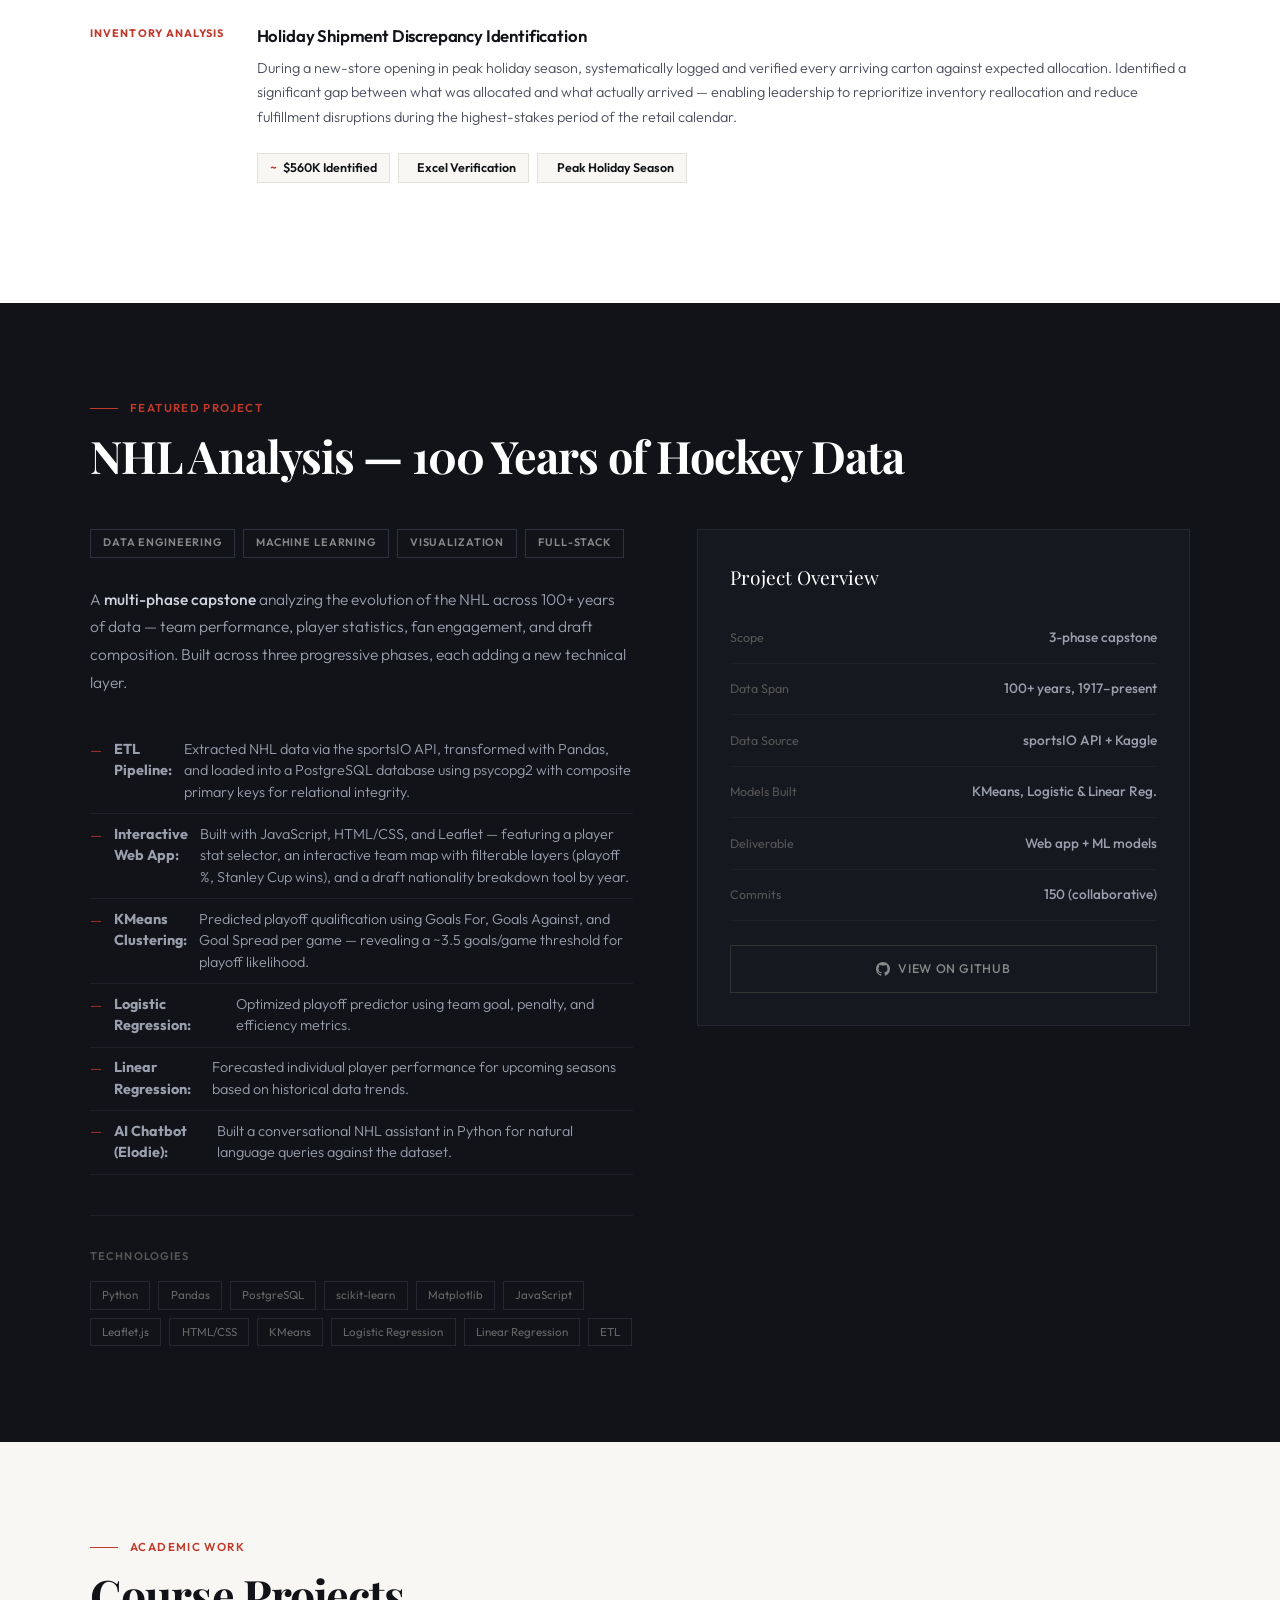
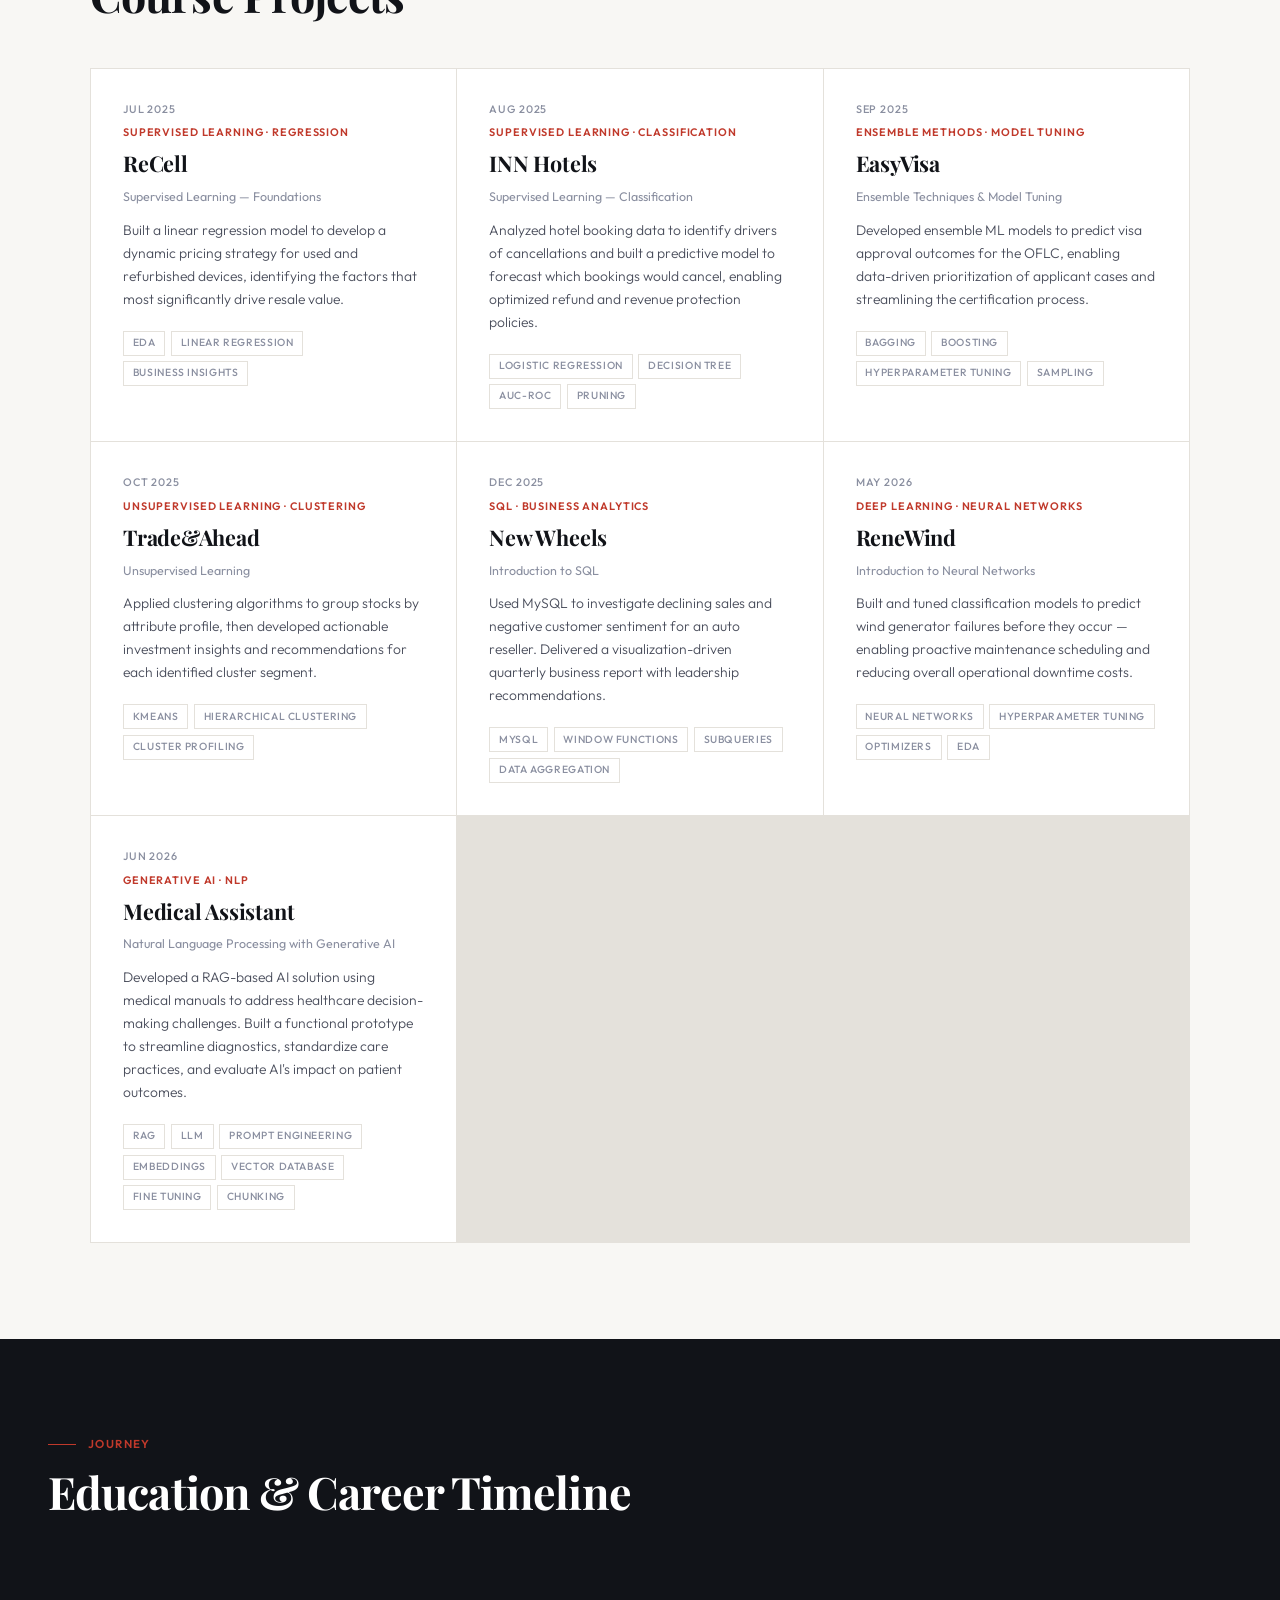
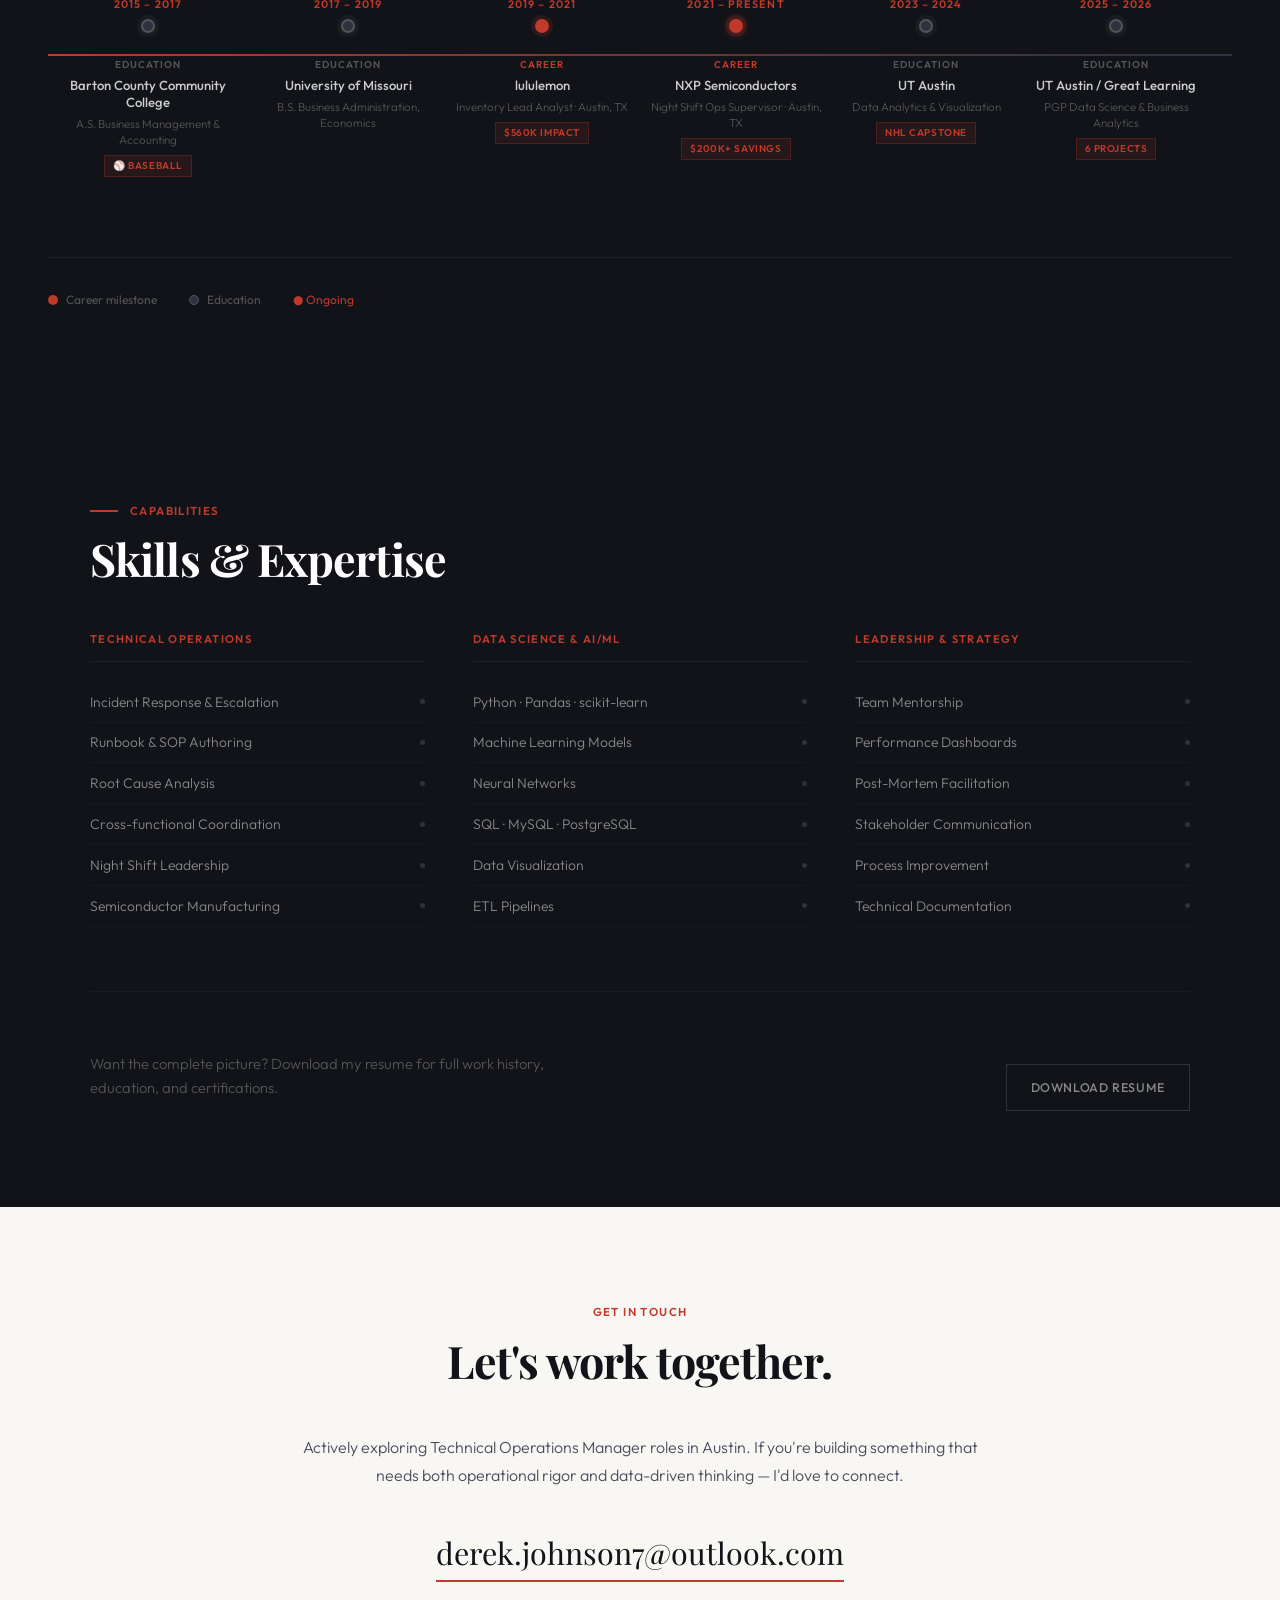
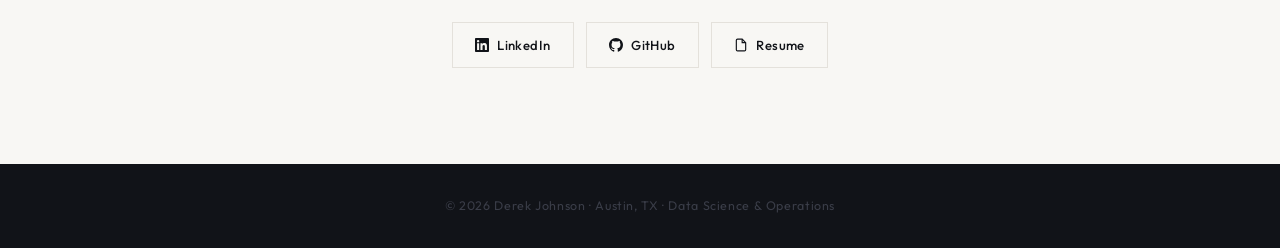
==== commit e649f8b2: "Update index.html" ====
--- a/index.html
+++ b/index.html
@@ -214,6 +214,219 @@
 .legend-dot { width: 10px; height: 10px; border-radius: 50%; }
 .legend-dot.career { background: var(--red); }
 .legend-dot.edu { background: #2e3140; border: 1px solid #555; }
+
+/* Mobile Styles */
+html,
+body {
+ width: 100%;
+ max-width: 100%;
+ overflow-x: clip;
+}
+img,
+iframe,
+blockquote,
+embed {
+ display: block;
+ max-width: 100%;
+}
+section,
+div,
+article,
+ul,
+li {
+ min-width: 0;
+}
+@media (max-width: 600px) {
+ /* Compact mobile header */
+ nav {
+   position: sticky;
+   padding: 0.85rem 1.25rem;
+ }
+ .nav-logo {
+   font-size: 1.1rem;
+ }
+ /* The current mobile header hides every navigation link */
+ .nav-links {
+   display: none;
+ }
+ /* HERO */
+ #hero {
+   min-height: auto;
+   padding-top: 0;
+ }
+ .hero-left {
+   padding: 3.5rem 1.5rem 2.5rem;
+ }
+ .hero-badge {
+   margin-bottom: 1.35rem;
+ }
+ .hero-name {
+   font-size: clamp(3.4rem, 17vw, 4.75rem);
+   margin-bottom: 1.25rem;
+ }
+ .hero-sub {
+   max-width: none;
+   font-size: 1.05rem;
+   line-height: 1.65;
+   margin-bottom: 1.75rem;
+ }
+ .hero-btns {
+   display: grid;
+   grid-template-columns: 1fr;
+   gap: 0.75rem;
+ }
+ .btn {
+   width: 100%;
+   padding: 0.9rem 1rem;
+   text-align: center;
+ }
+ /* Show only one hero image on mobile */
+ .hero-right {
+   height: auto;
+   max-height: none;
+ }
+ .hero-photo-grid {
+   display: block;
+   height: auto;
+ }
+ .hero-photo-grid img {
+   width: 100%;
+   height: min(62vw, 420px) !important;
+   object-fit: cover;
+   object-position: center 28%;
+ }
+ .hero-photo-grid img:nth-child(2) {
+   display: none;
+ }
+ /* GENERAL SECTIONS */
+ section {
+   padding: 3.5rem 1.5rem;
+ }
+ h2.section-title {
+   font-size: clamp(2.2rem, 11vw, 3.2rem);
+   margin-bottom: 2rem;
+ }
+ /* ABOUT */
+ .about-grid {
+   gap: 2rem;
+ }
+ .about-img-wrap {
+   max-width: 420px;
+   margin: 0 auto;
+ }
+ .about-body p {
+   font-size: 1rem;
+   line-height: 1.7;
+ }
+ /* FEATURED PROJECT */
+ .featured-layout {
+   display: block;
+   margin-top: 2rem;
+ }
+ .featured-meta,
+ .tech-pills {
+   display: flex;
+   flex-wrap: wrap;
+   width: 100%;
+ }
+ .tag,
+ .tech-pill {
+   max-width: 100%;
+   white-space: normal;
+ }
+ .featured-desc {
+   font-size: 1rem;
+   line-height: 1.7;
+ }
+ .featured-highlights li {
+   display: block;
+   font-size: 0.95rem;
+   line-height: 1.65;
+   padding: 1rem 0;
+ }
+ .featured-highlights li::before {
+   display: block;
+   margin-bottom: 0.35rem;
+ }
+ .featured-card {
+   padding: 1.25rem;
+   margin-top: 2rem;
+ }
+ .fstat {
+   display: grid;
+   grid-template-columns: 1fr;
+   gap: 0.2rem;
+   align-items: start;
+ }
+ .fstat-val {
+   text-align: left;
+   overflow-wrap: anywhere;
+ }
+ /* IMGUR EMBED */
+ .imgur-embed-pub,
+ .imgur-embed-pub iframe {
+   width: 100% !important;
+   max-width: 100% !important;
+   min-width: 0 !important;
+ }
+ /* COURSE PROJECTS */
+ .proj-grid {
+   display: grid;
+   grid-template-columns: minmax(0, 1fr);
+   width: 100%;
+ }
+ .proj-card {
+   width: 100%;
+   padding: 1.5rem;
+ }
+ .proj-title,
+ .proj-course,
+ .proj-desc {
+   overflow-wrap: anywhere;
+ }
+ .proj-tools {
+   width: 100%;
+ }
+ .proj-tool {
+   white-space: normal;
+ }
+ /* CAREER HIGHLIGHTS */
+ .highlight-item {
+   display: block;
+   padding: 1.75rem 0;
+ }
+ .highlight-kicker {
+   margin-bottom: 0.5rem;
+   white-space: normal;
+ }
+ .highlight-desc {
+   font-size: 1rem;
+   line-height: 1.7;
+ }
+ .highlight-stat {
+   white-space: normal;
+ }
+ /* CONTACT */
+ .contact-email-link {
+   max-width: 100%;
+   font-size: clamp(1.25rem, 6vw, 1.9rem);
+   overflow-wrap: anywhere;
+ }
+}
+.mobile-resume-link {
+ display: none;
+}
+@media (max-width: 600px) {
+ .mobile-resume-link {
+   display: inline-block;
+   color: var(--red);
+   text-decoration: none;
+   font-size: 0.75rem;
+   font-weight: 600;
+   letter-spacing: 0.08em;
+   text-transform: uppercase;
+ }
+}
   </style>
 </head>
 <body>
@@ -244,10 +457,10 @@
 <div class="hero-btns">
 <a href="#highlights" class="btn btn-dark">View Professional Impact</a>
 <a href="Resume/D.Johnson_Resume.pdf"
-    class="btn btn-outline"
-    target="_blank"
-    rel="noopener noreferrer">
-   View Resume
+  class="mobile-resume-link"
+  target="_blank"
+  rel="noopener noreferrer">
+ Resume
 </a>
 </div>
   </div>
@@ -260,14 +473,15 @@
 >
 </div>
 </div>
-</div>
 </section>
 
 <!-- ABOUT -->
 <section id="about">
   <div class="about-grid">
   <div class="about-img-wrap fade">
-  <img src="images/Headshot.png" style="width:100%; aspect-ratio:4/5; object-fit:cover; object-position:top; display:block; position:relative; z-index:1;">
+  <img src="images/Headshot.png"
+    alt= "Professional Headshot of Derek Johnson"
+    style="width:100%; aspect-ratio:4/5; object-fit:cover; object-position:top; display:block; position:relative; z-index:1;">
 </div>
     <div class="about-body fade">
       <div class="section-eyebrow">About Me</div>
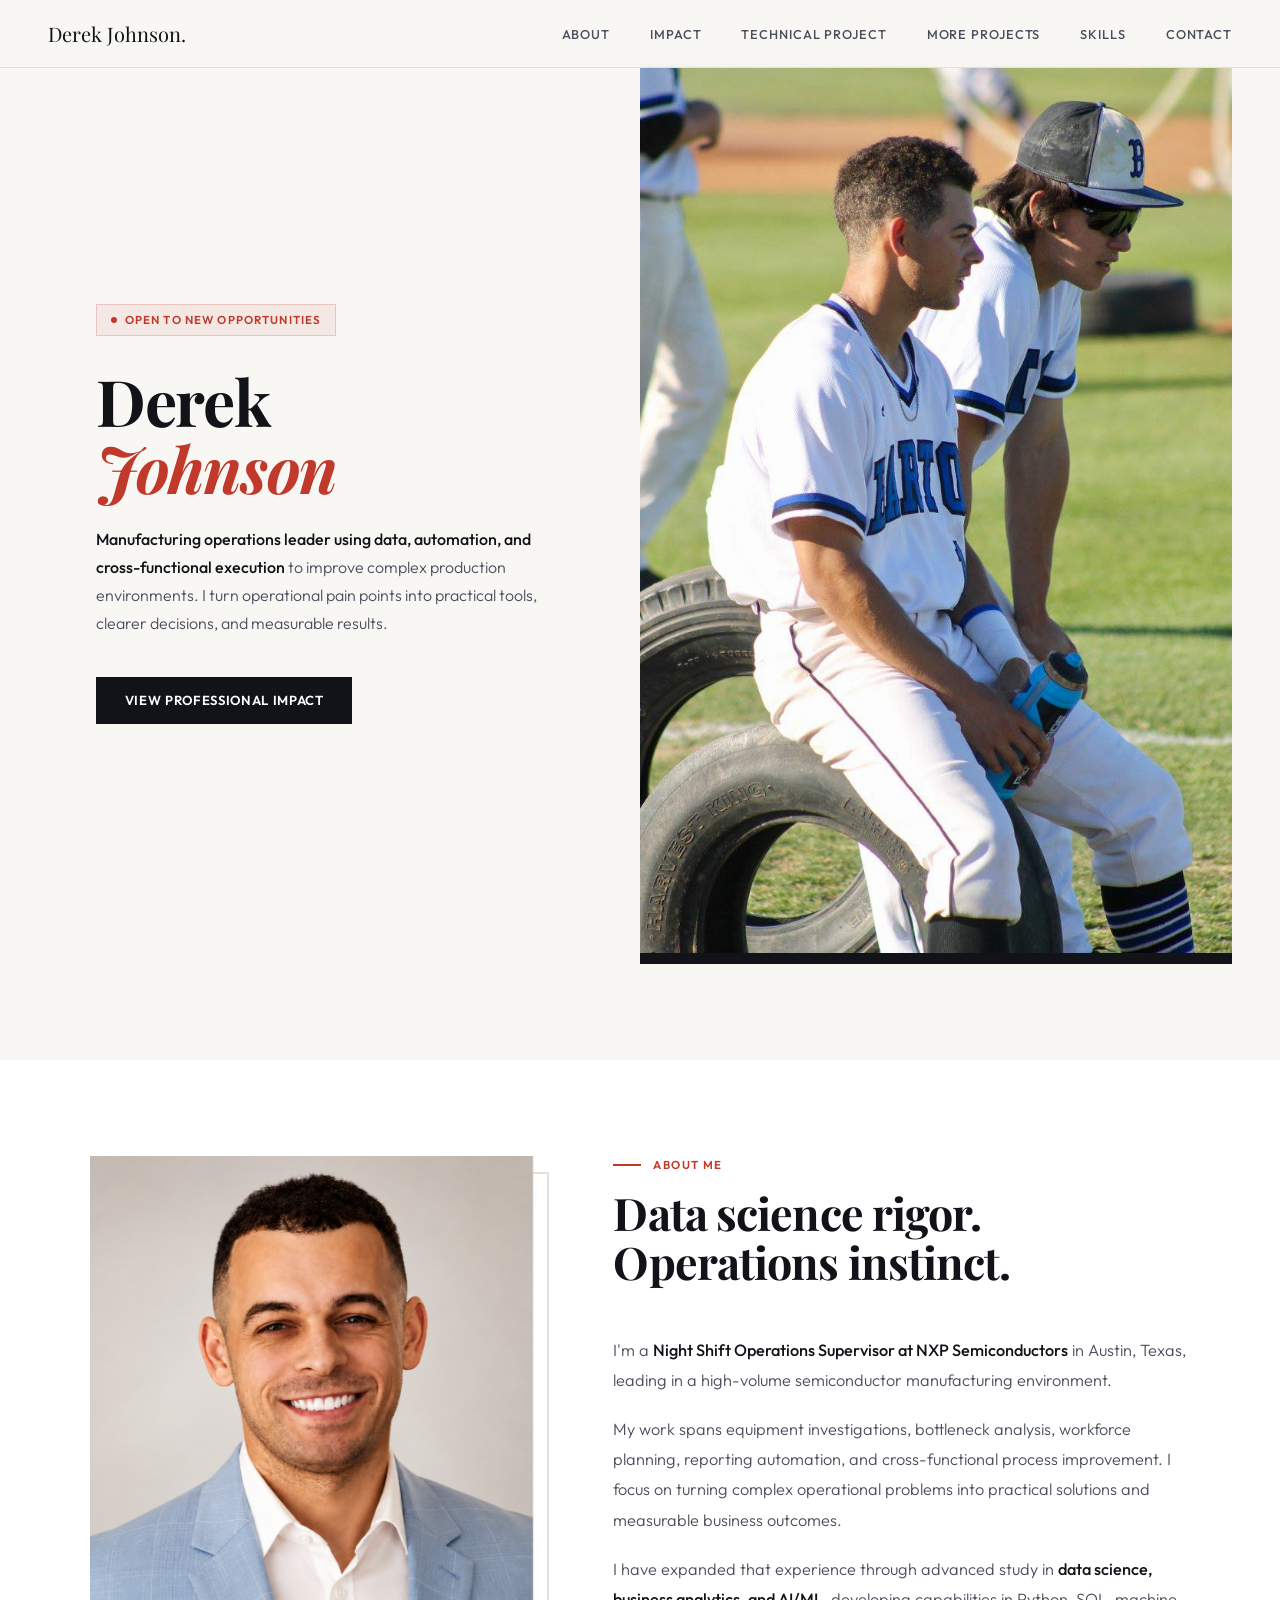
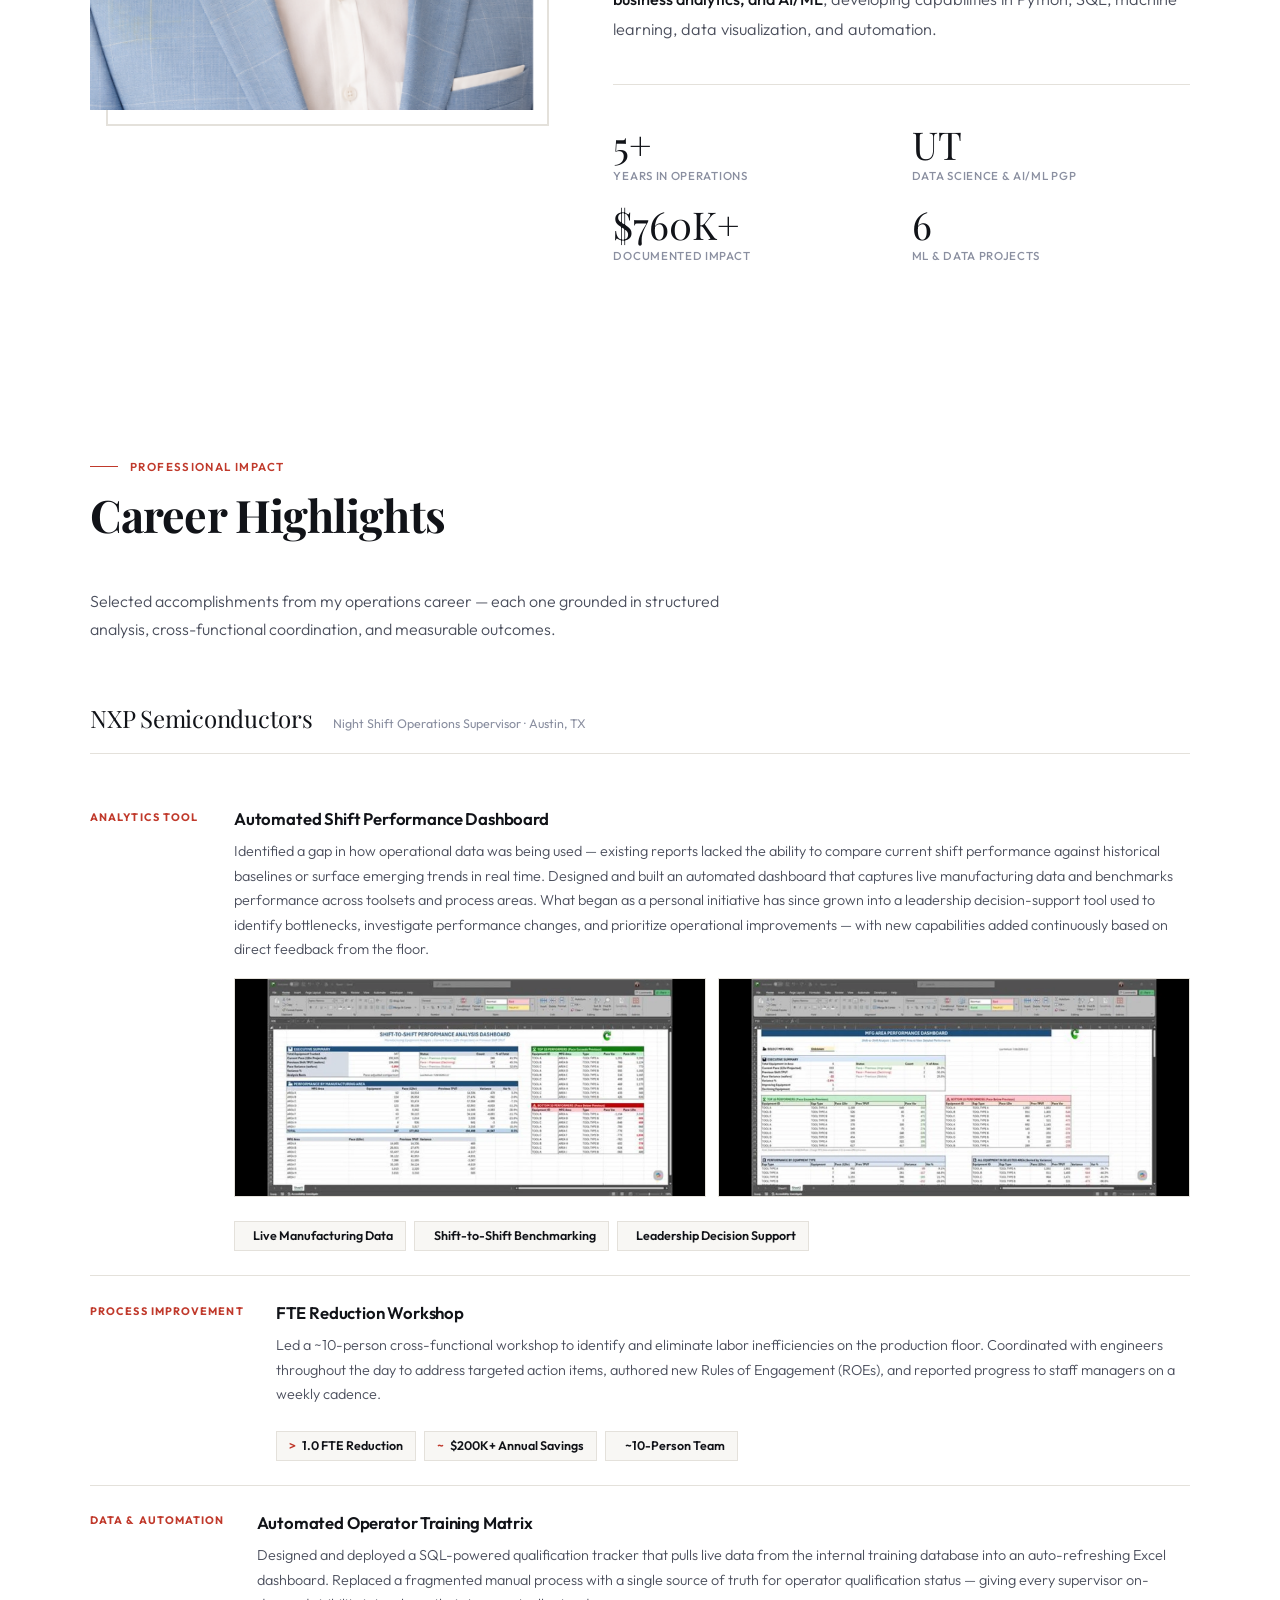
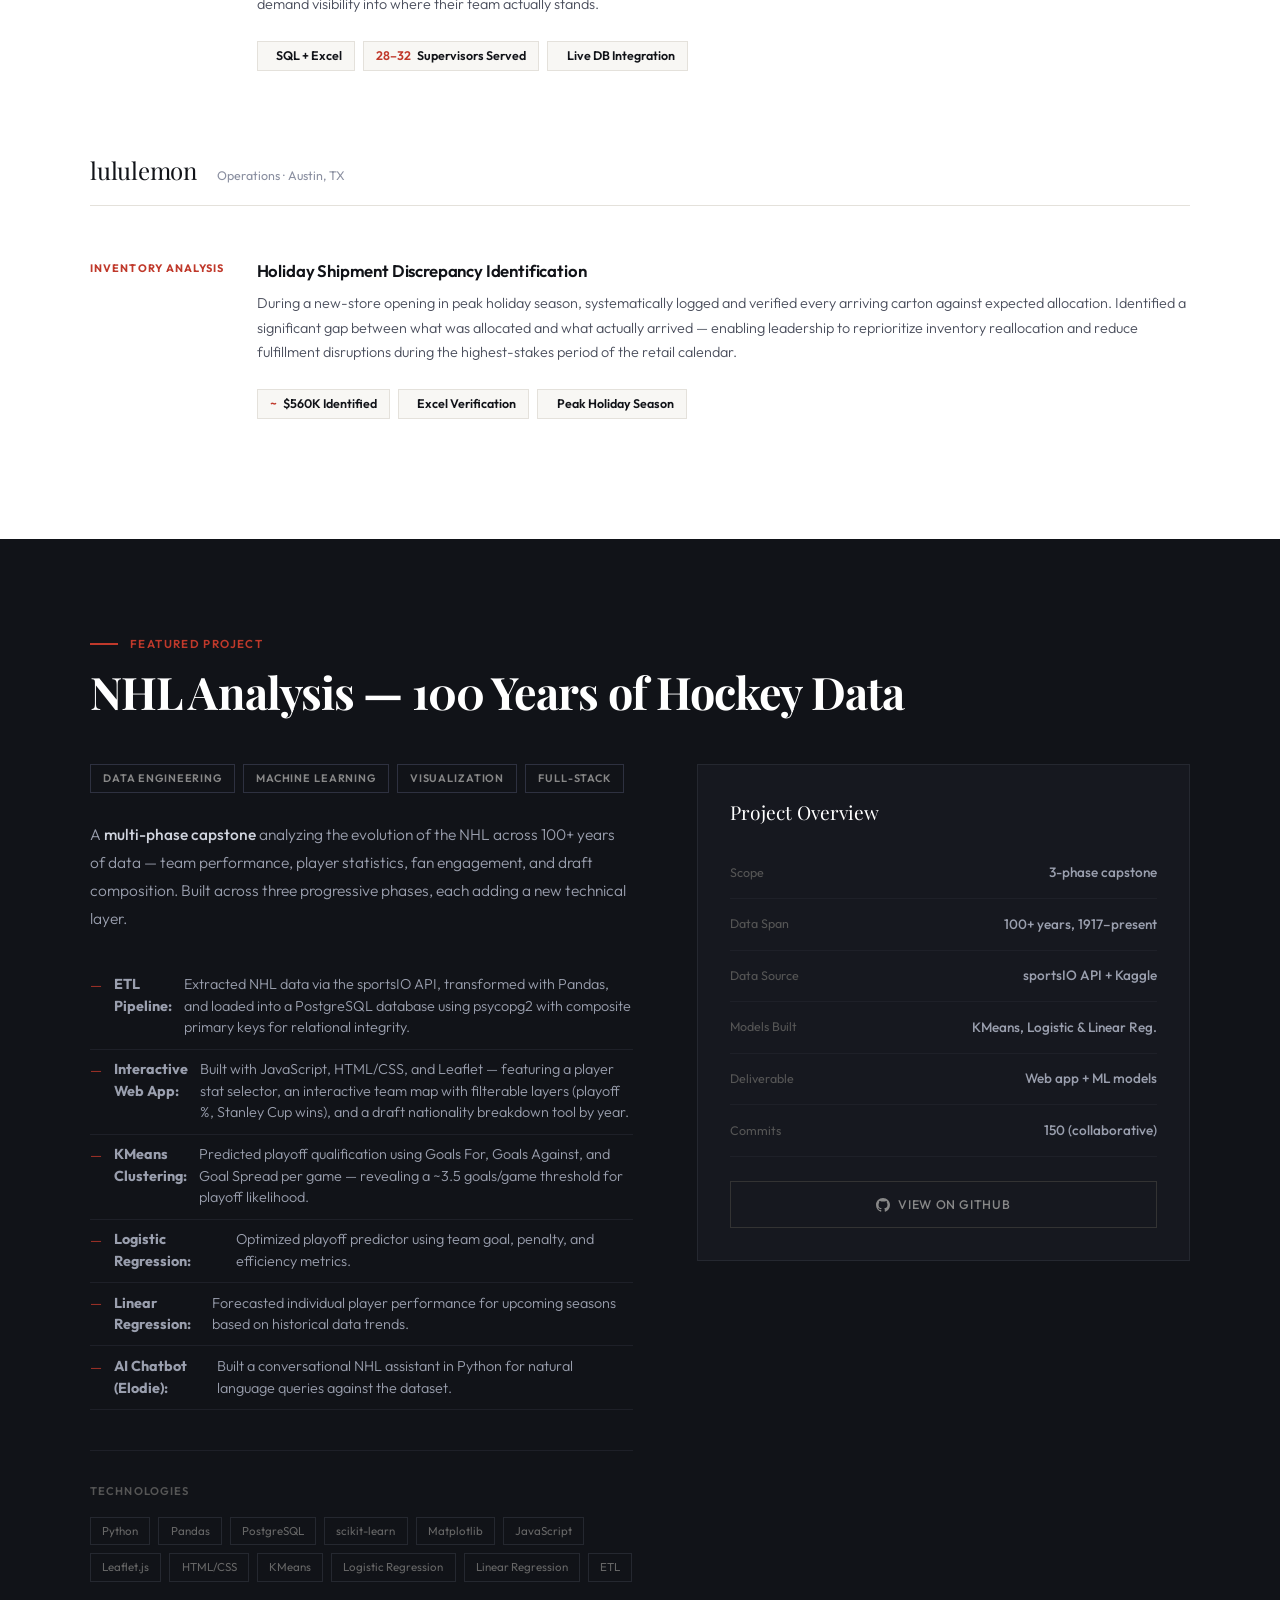
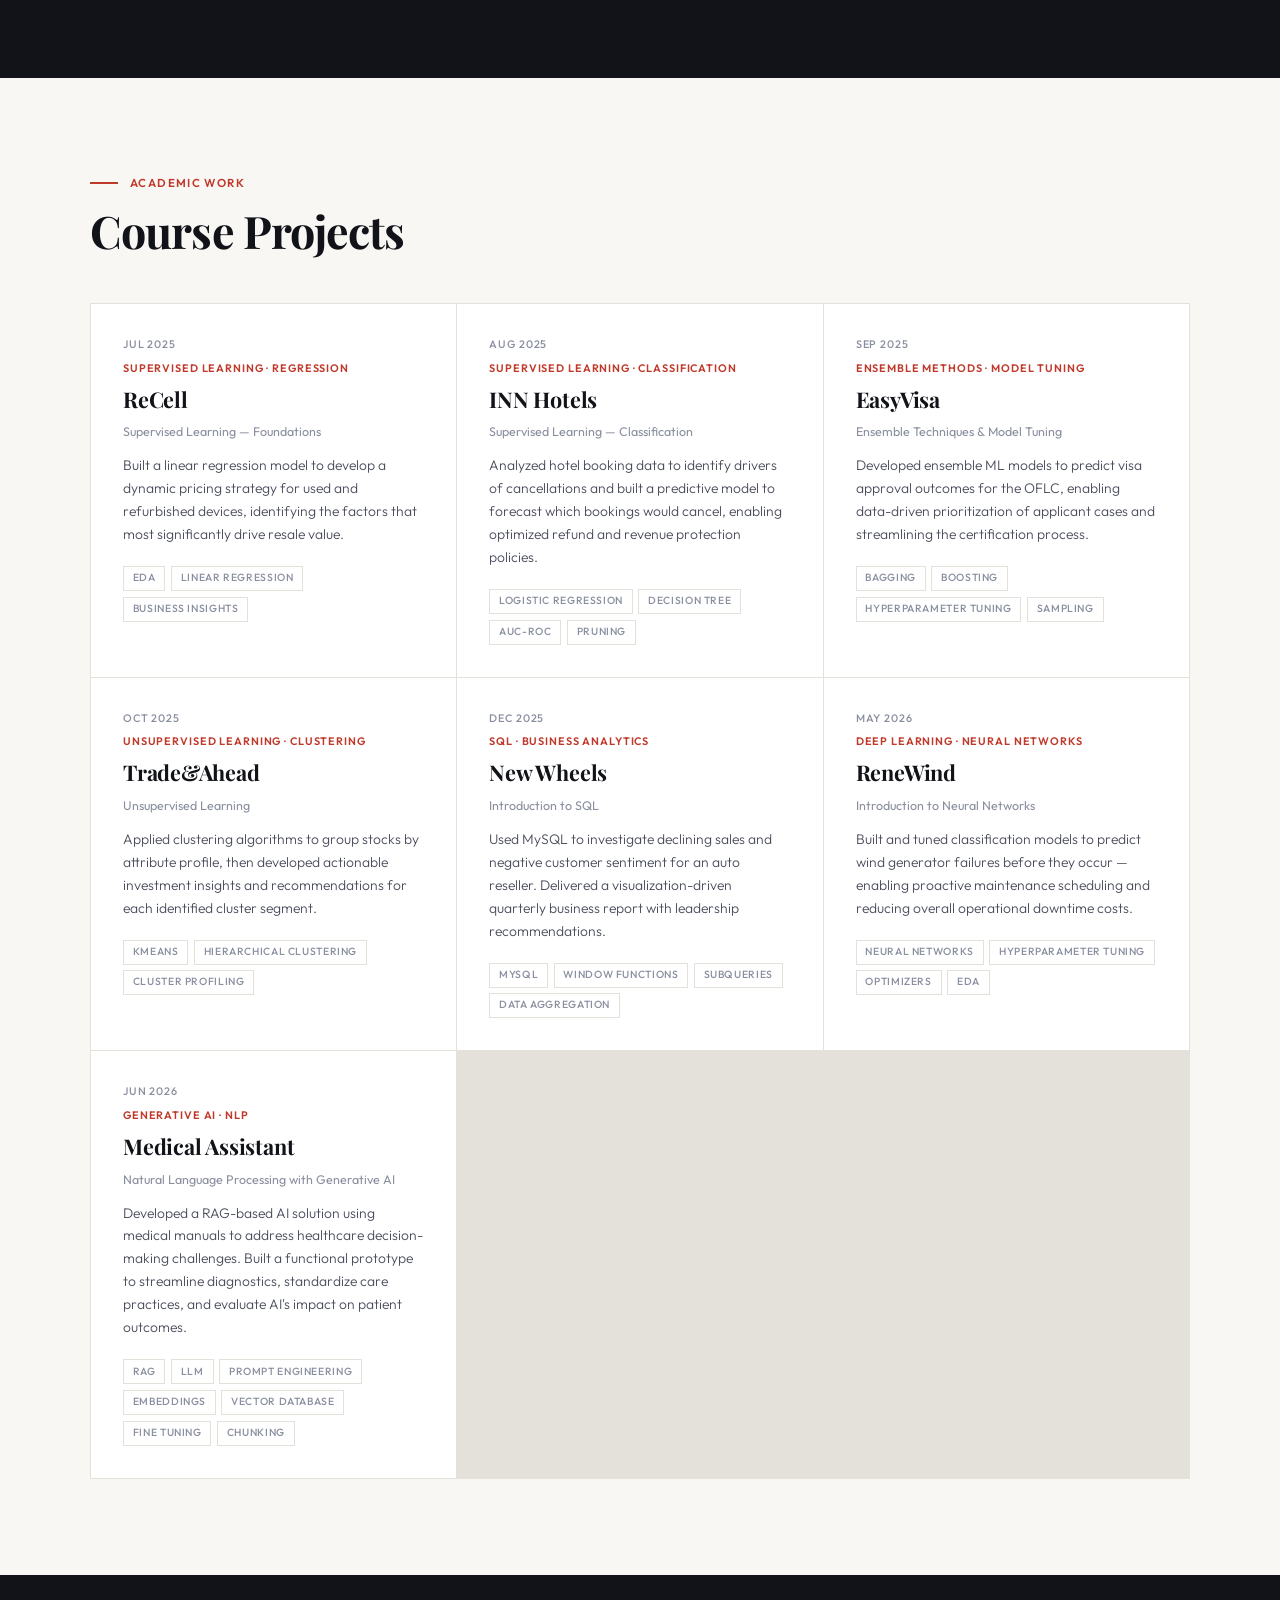
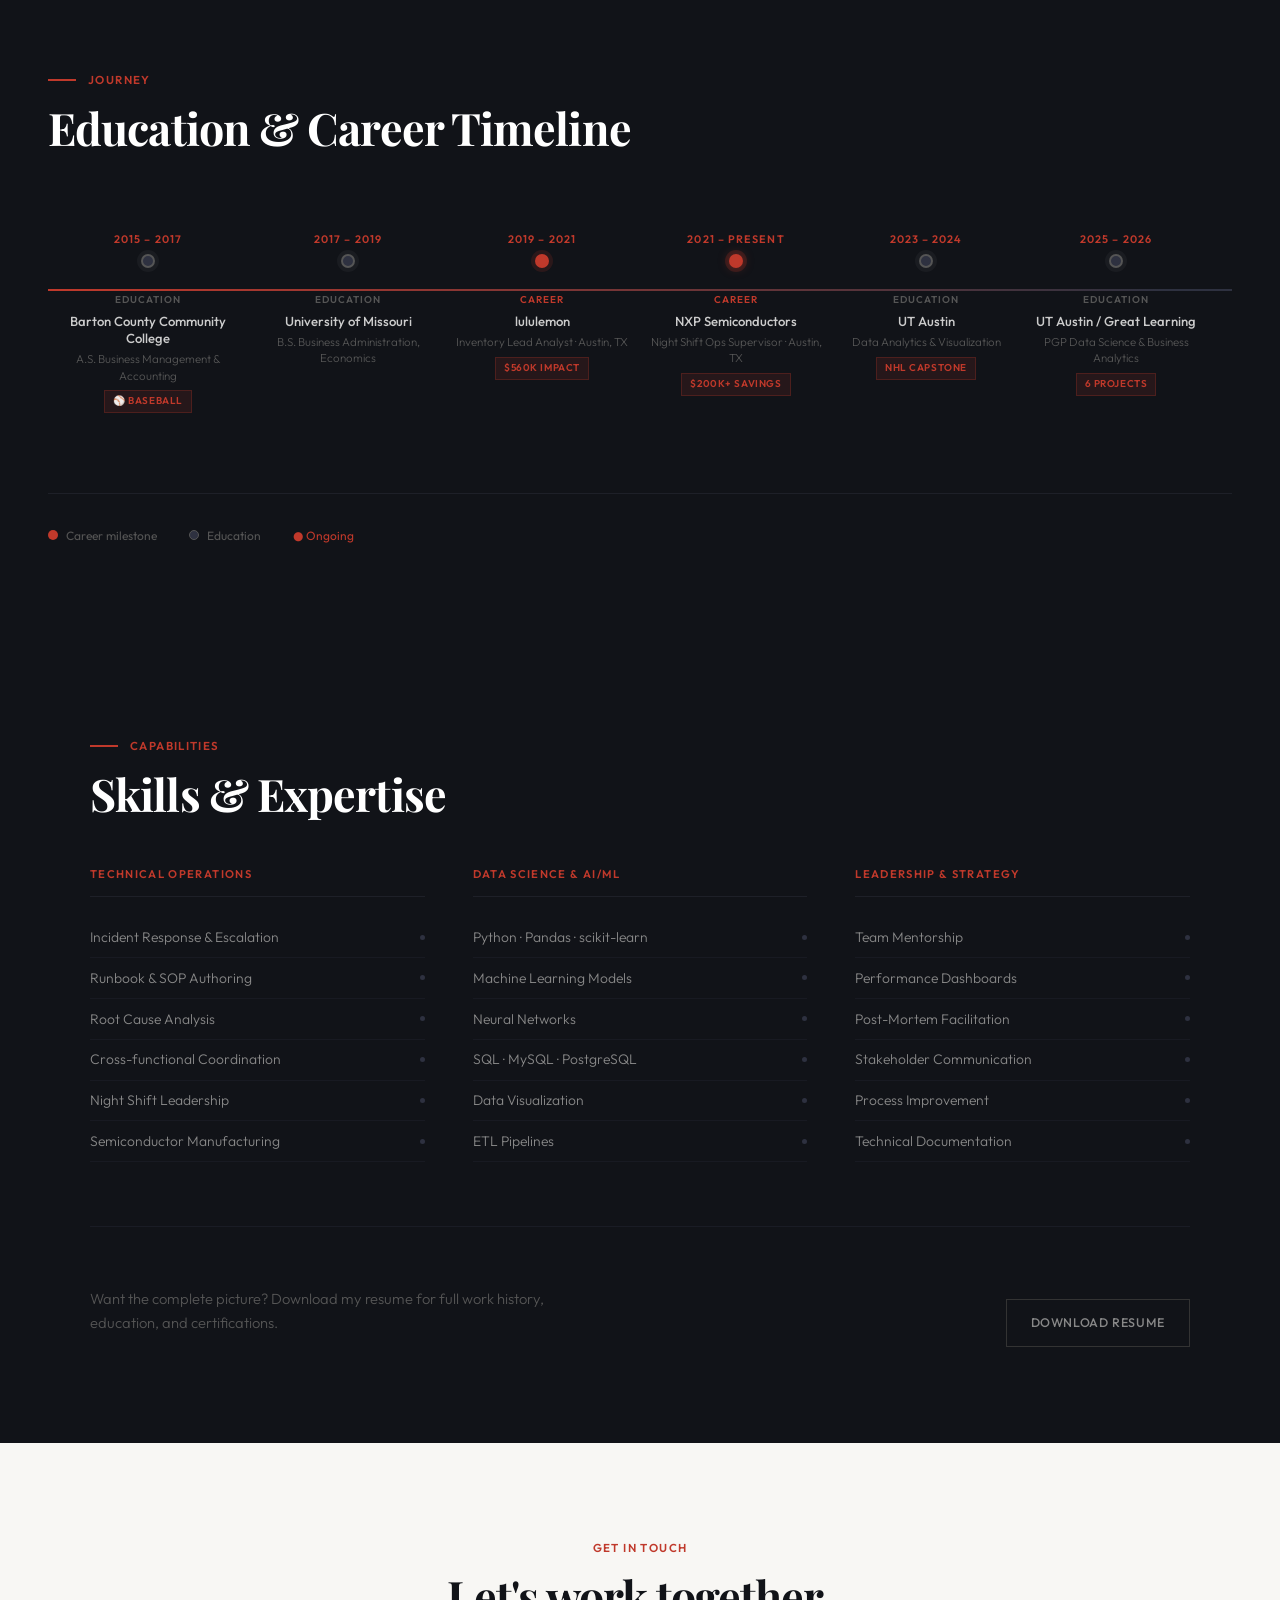
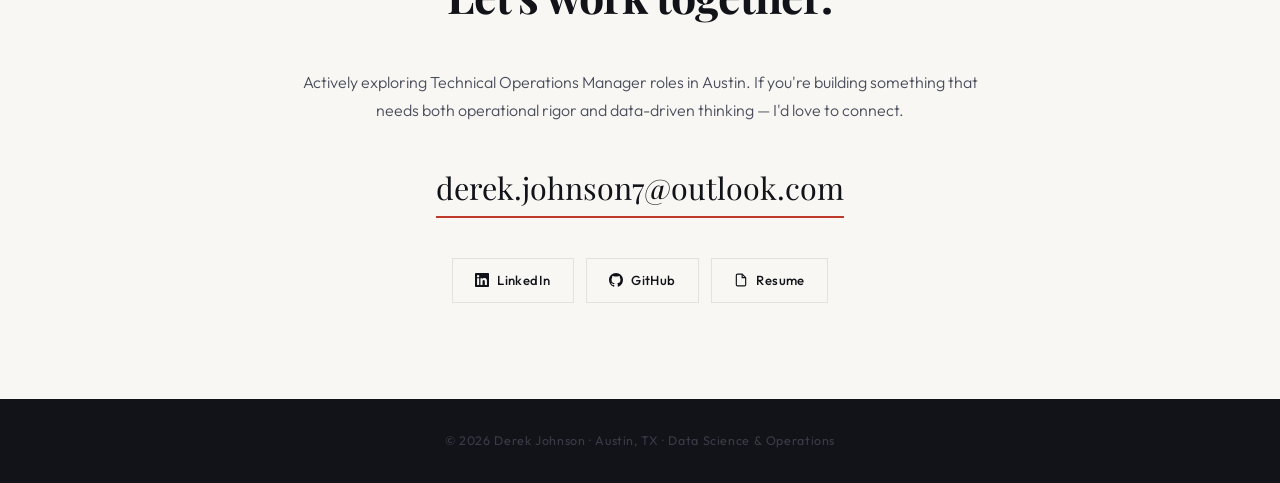
==== commit e997fa70: "Update index.html" ====
--- a/index.html
+++ b/index.html
@@ -533,6 +533,10 @@
   <div class="highlight-body">
     <div class="highlight-title">Automated Shift Performance Dashboard</div>
     <p class="highlight-desc">Identified a gap in how operational data was being used — existing reports lacked the ability to compare current shift performance against historical baselines or surface emerging trends in real time. Designed and built an automated dashboard that captures live manufacturing data and benchmarks performance across toolsets and process areas. What began as a personal initiative has since grown into a leadership decision-support tool used to identify bottlenecks, investigate performance changes, and prioritize operational improvements — with new capabilities added continuously based on direct feedback from the floor.</p>
+    <div style="display:grid; grid-template-columns:1fr 1fr; gap:0.75rem; margin-top:1rem; margin-bottom:0.75rem;">
+      <img src="images/dashboard-1.png" style="width:100%; border:1px solid var(--border); display:block;">
+      <img src="images/dashboard-2.png" style="width:100%; border:1px solid var(--border); display:block;">
+    </div>
     <div style="display:flex;gap:0.5rem;flex-wrap:wrap;margin-top:0.75rem;">
       <div class="highlight-stat"><span></span> Live Manufacturing Data</div>
       <div class="highlight-stat"><span></span> Shift-to-Shift Benchmarking</div>
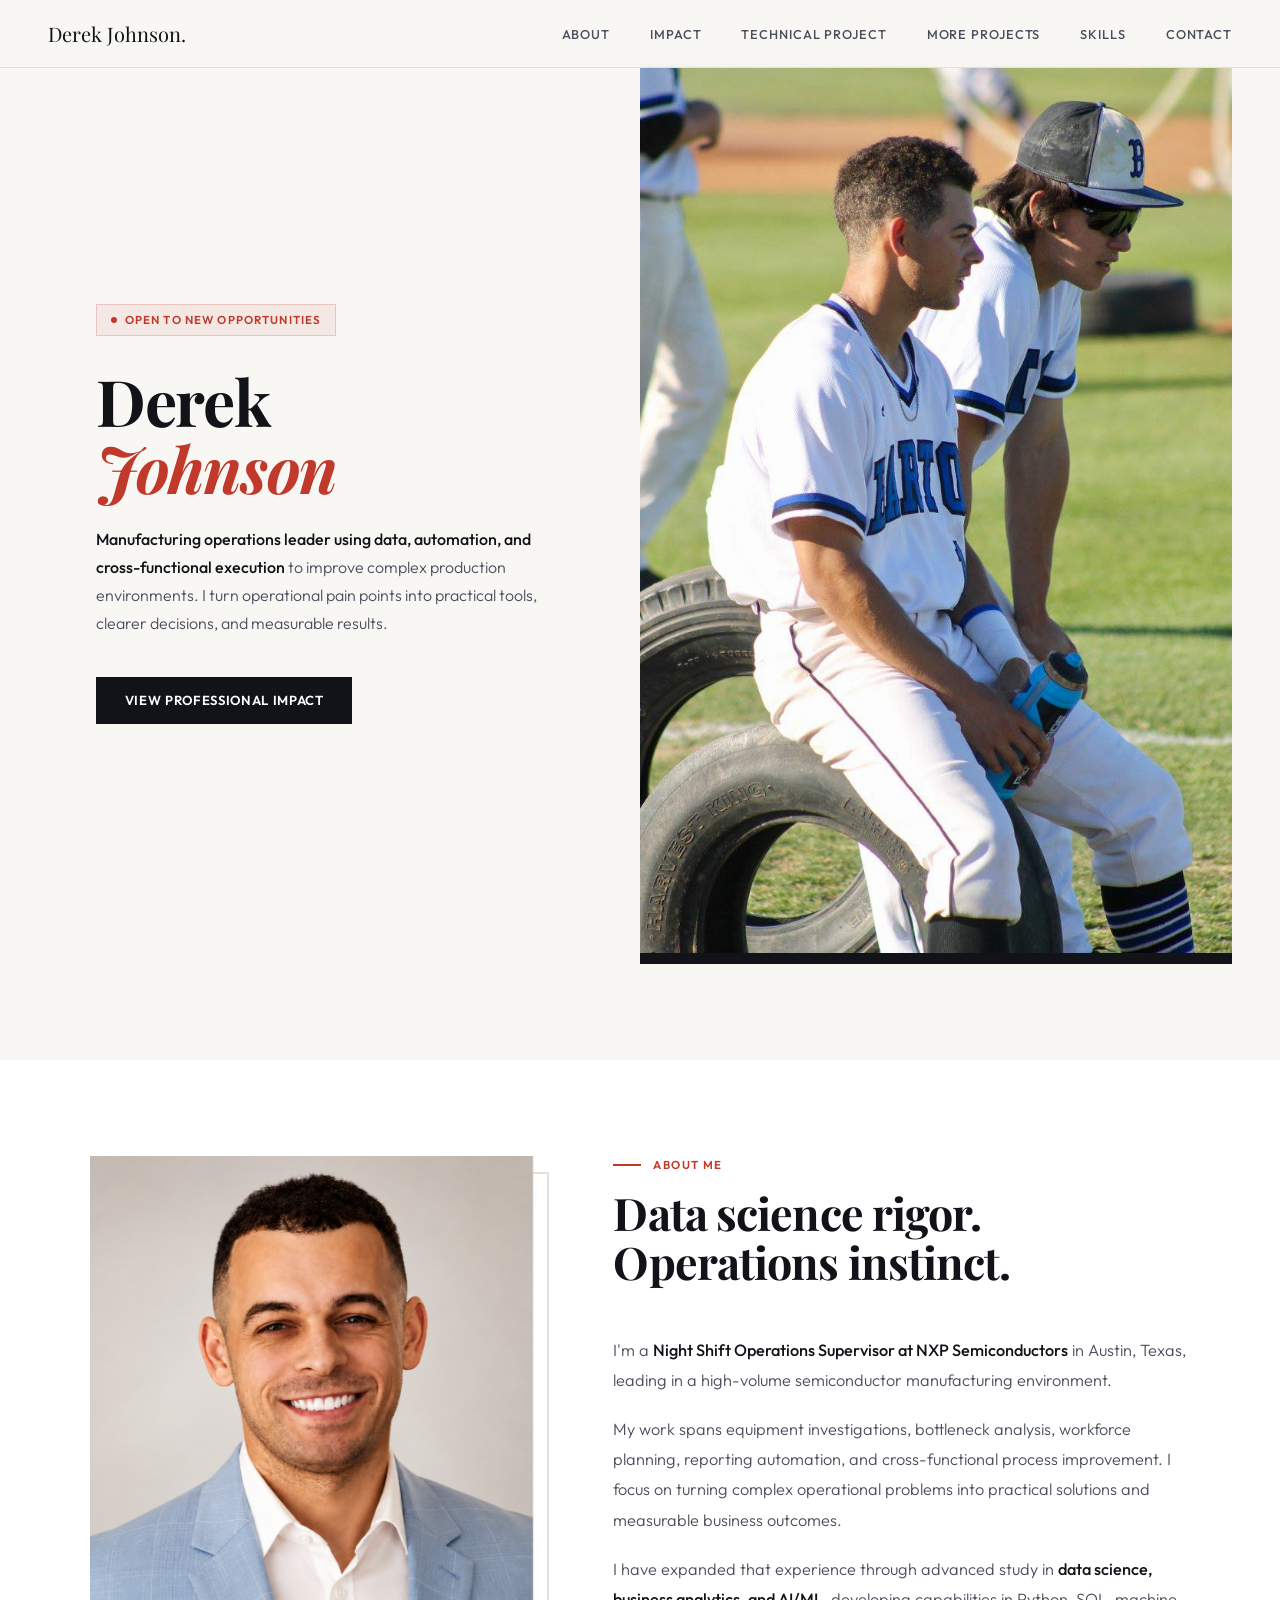
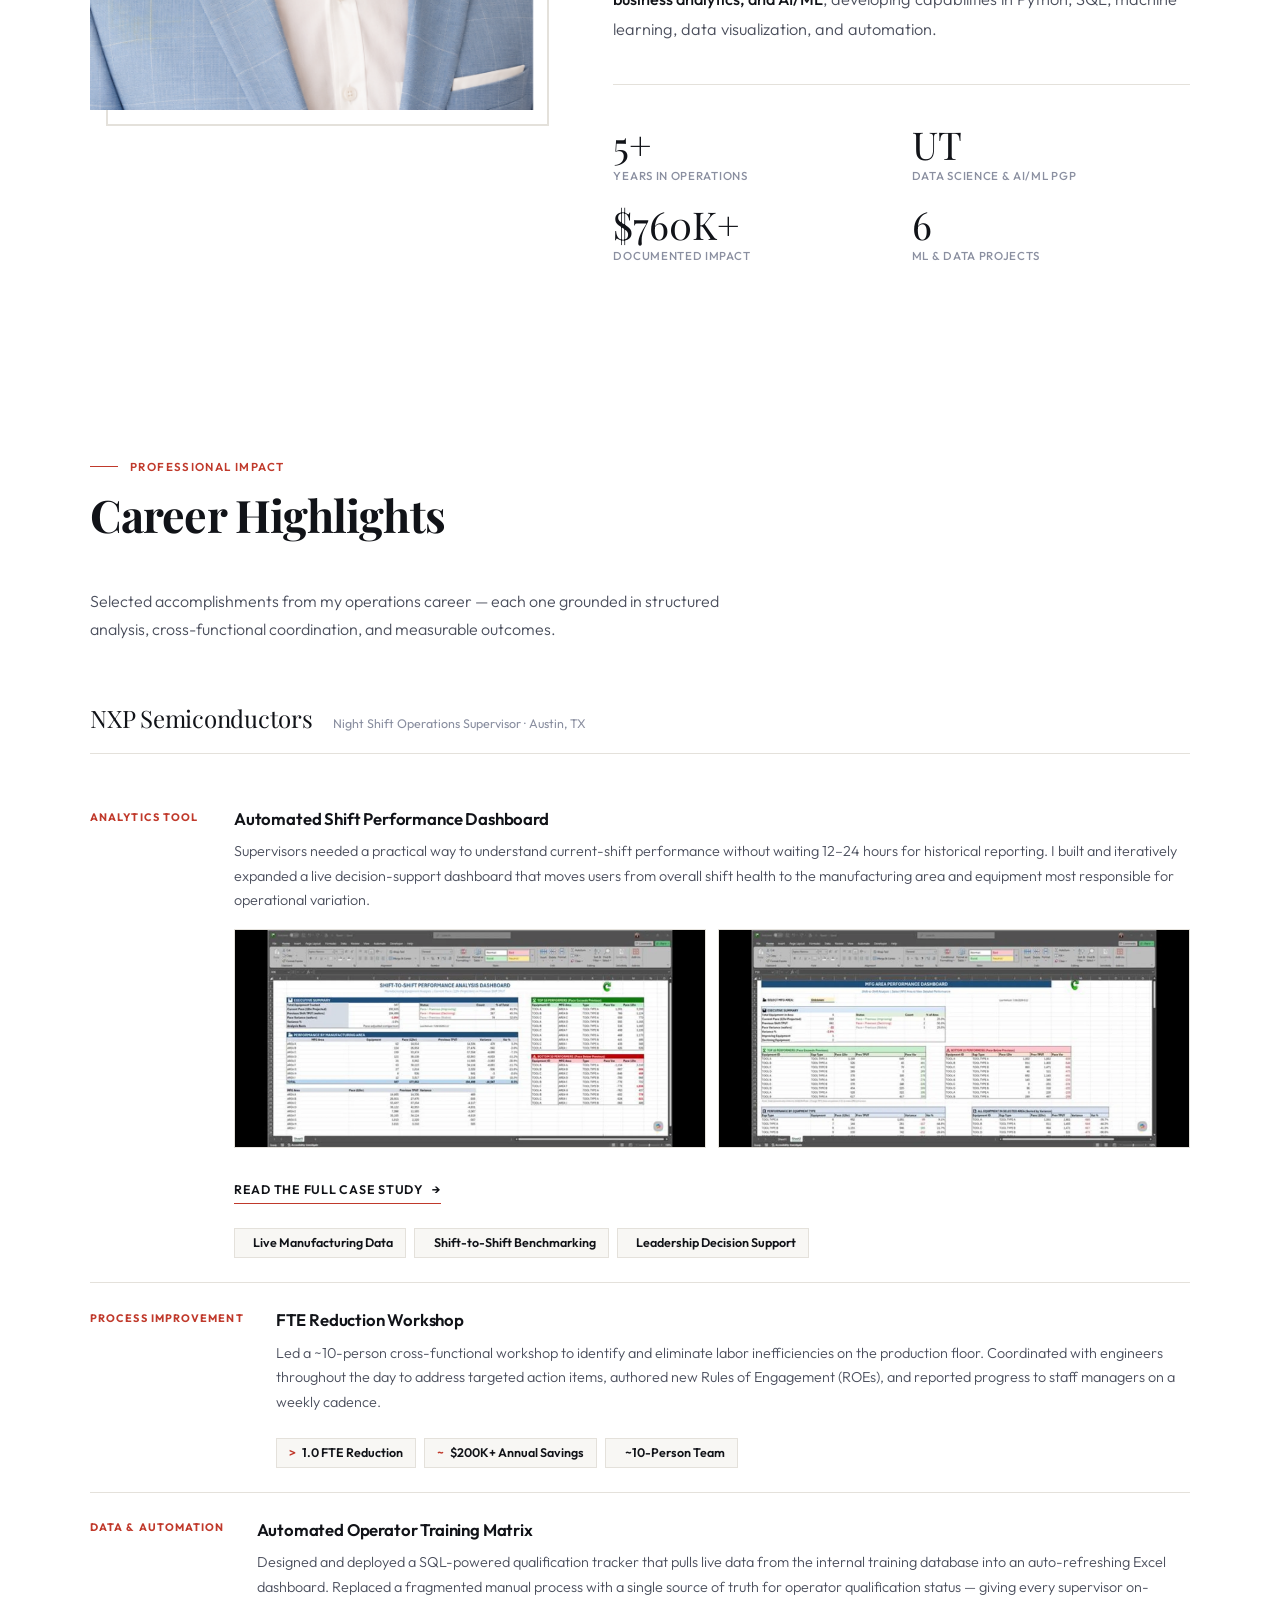
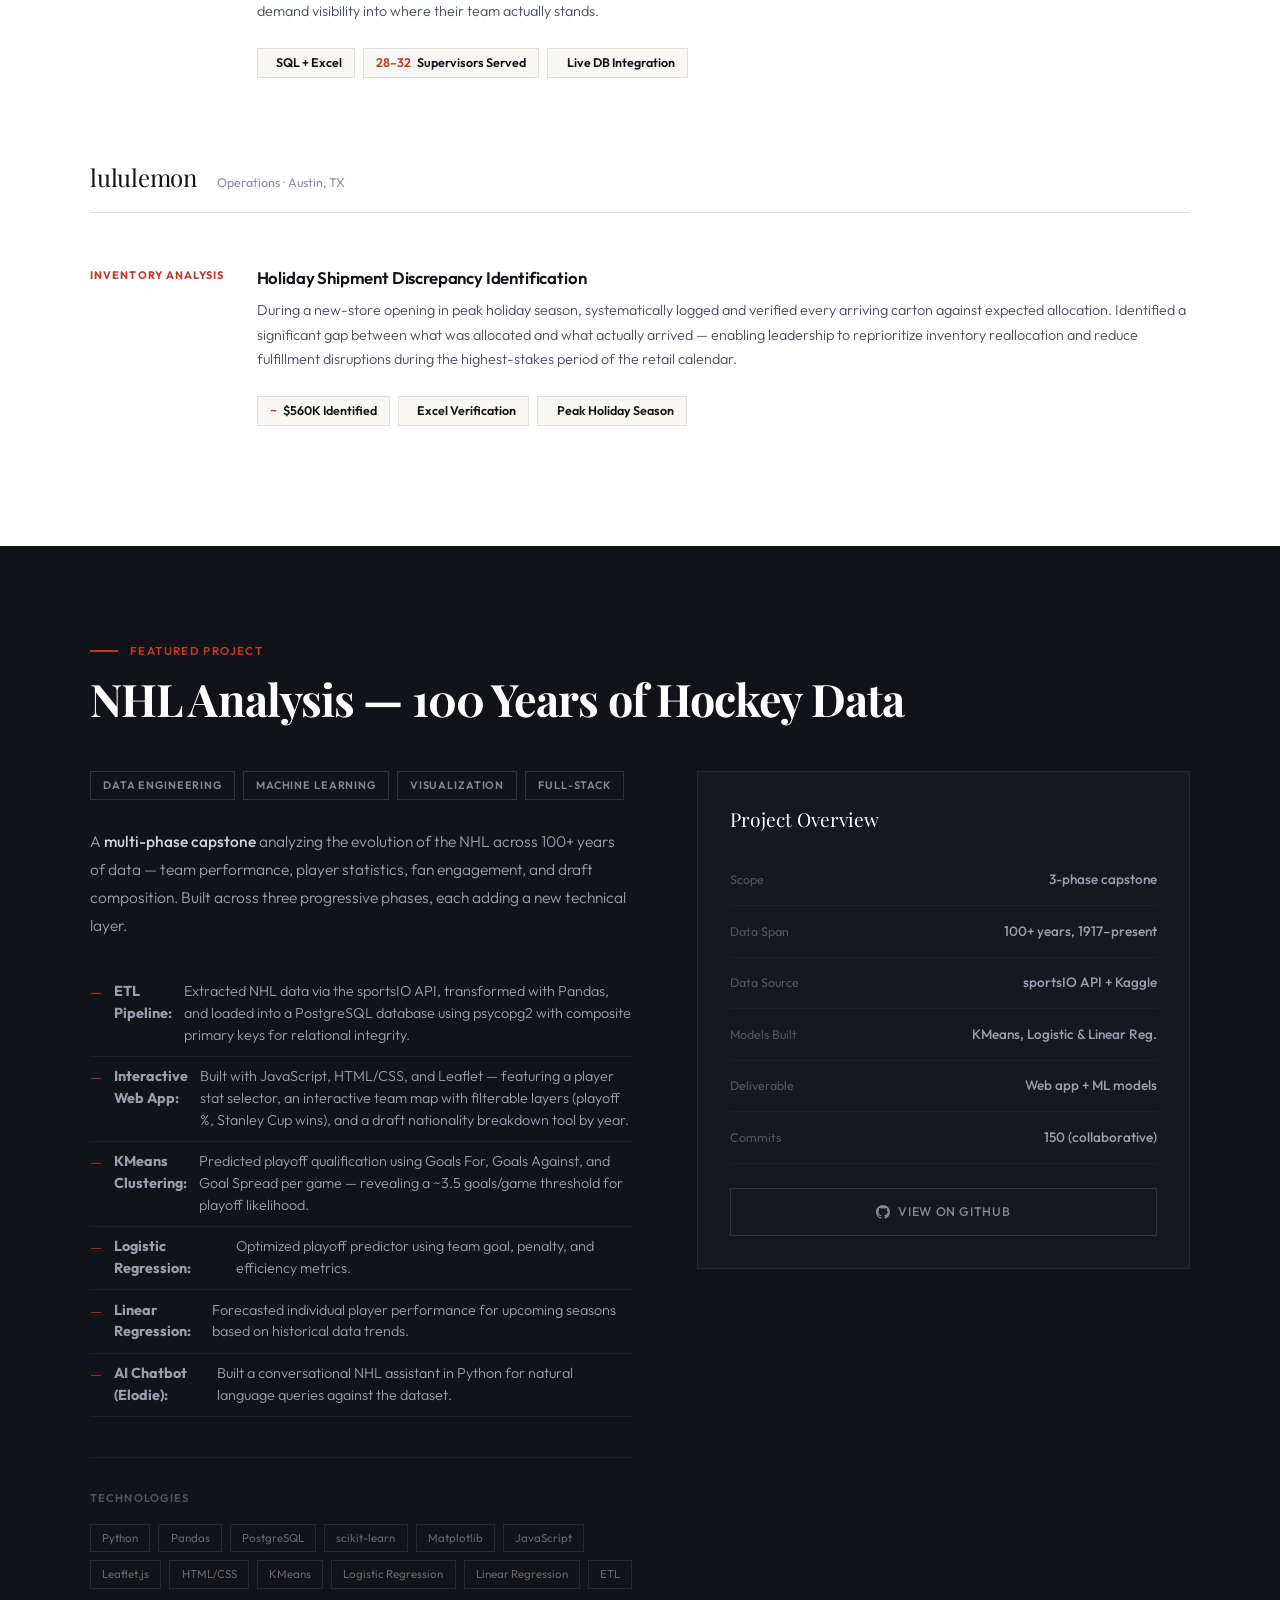
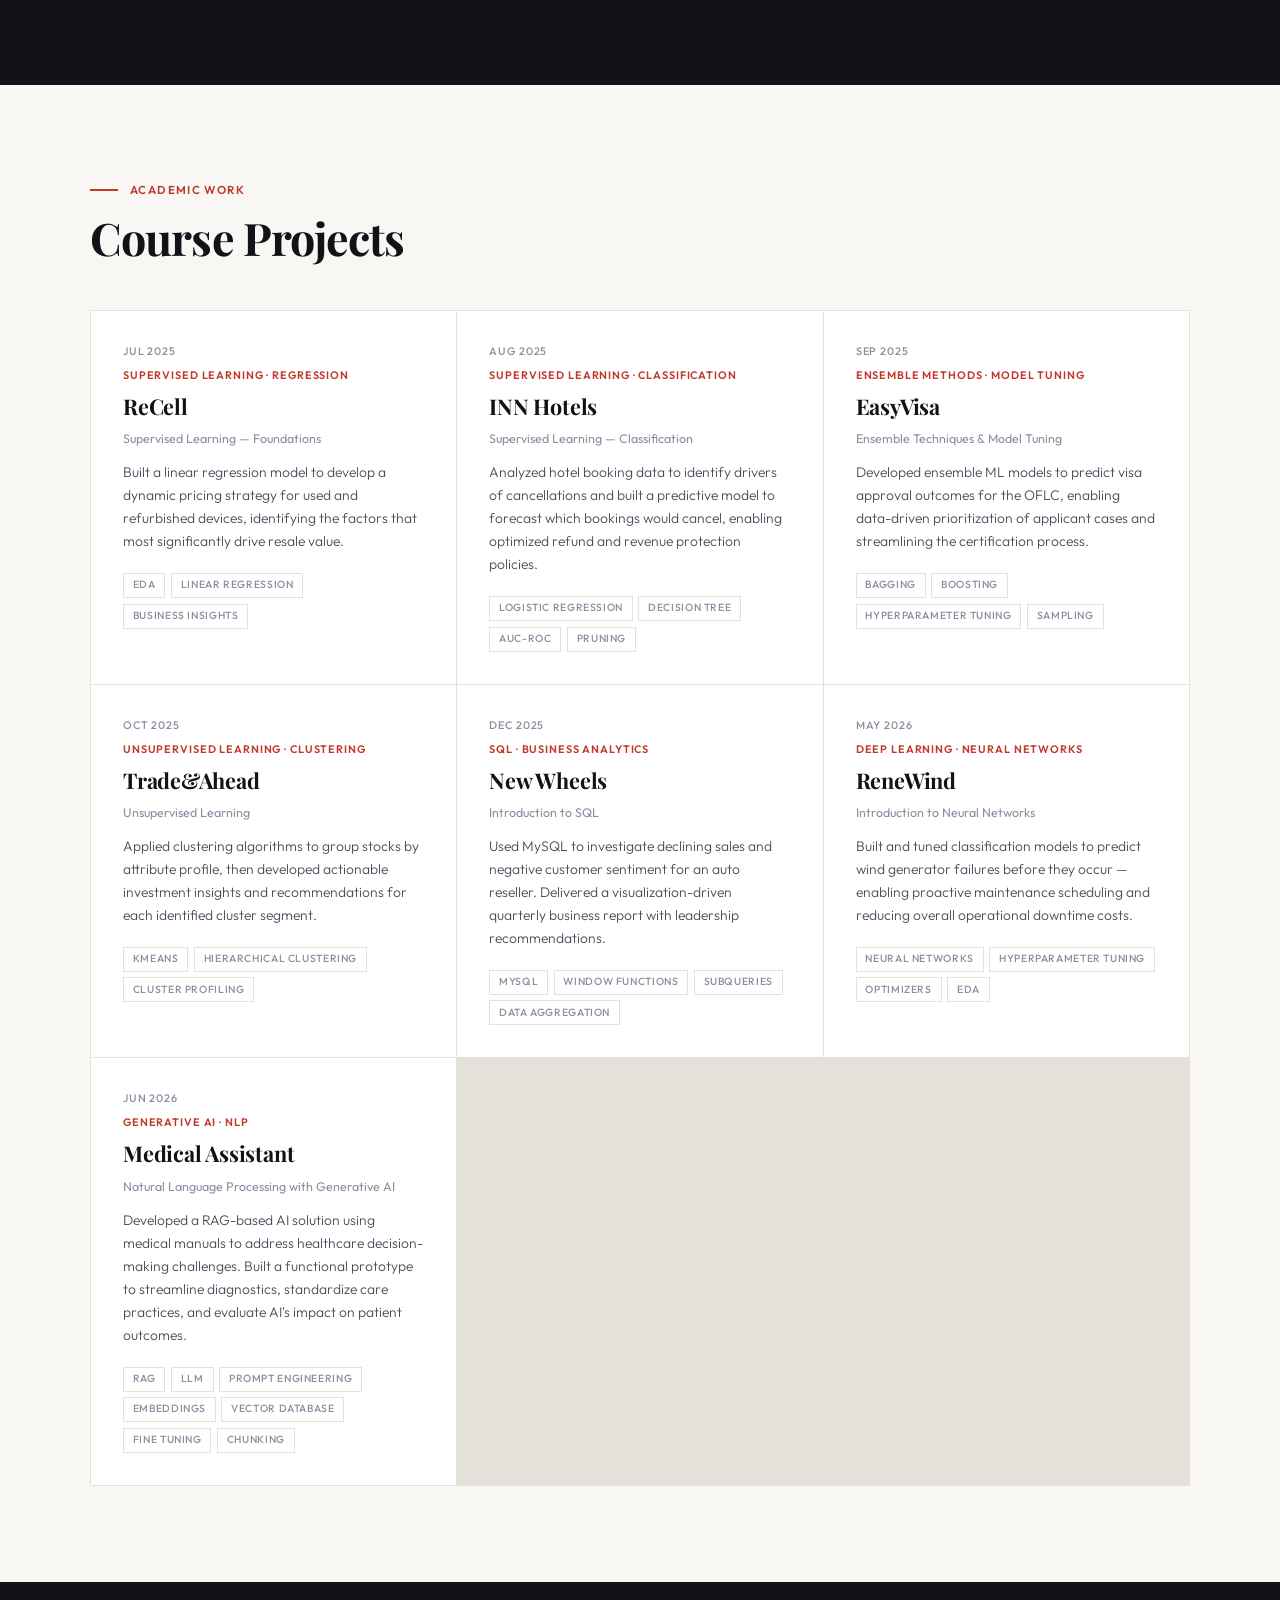
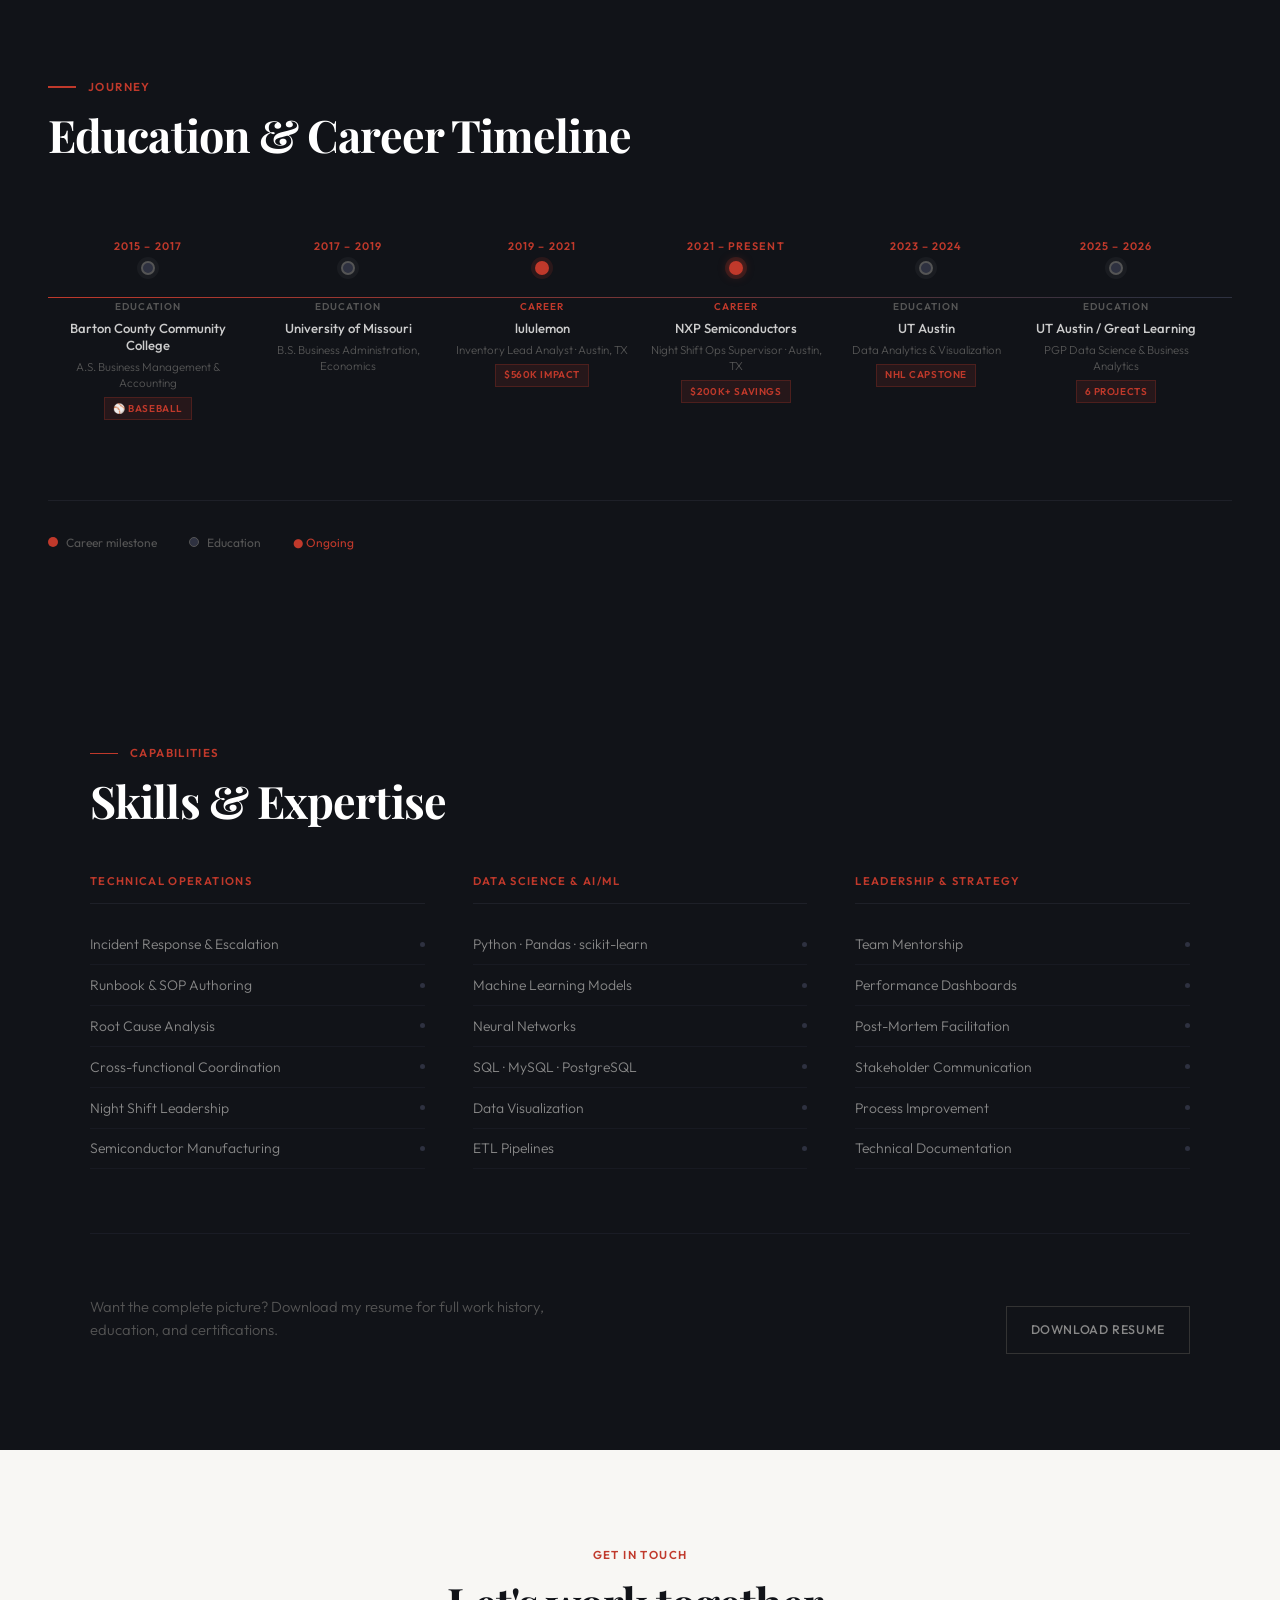
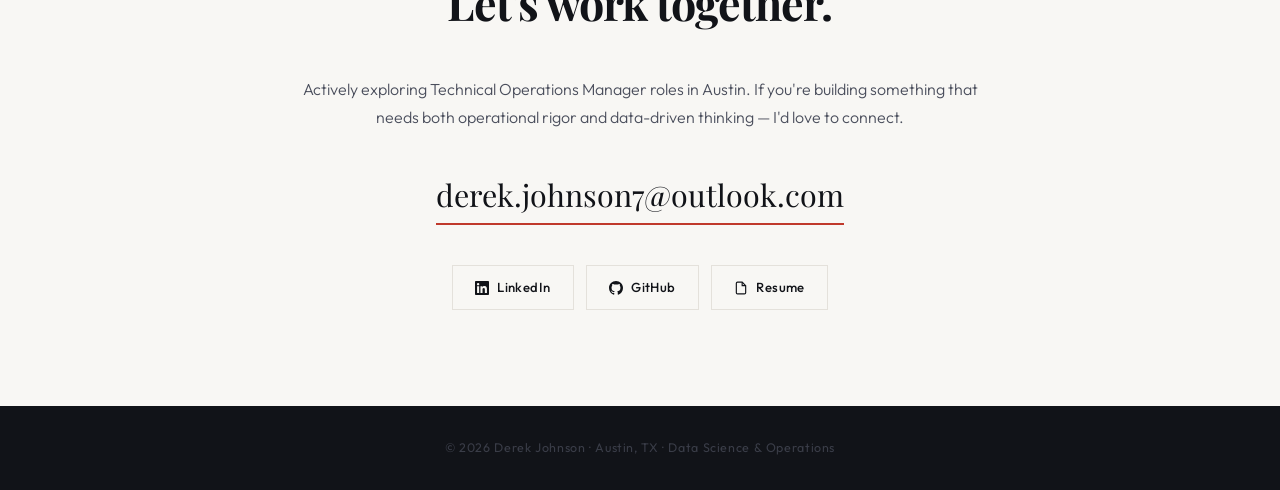
==== commit 6cdf2b89: "Update index.html" ====
--- a/index.html
+++ b/index.html
@@ -132,6 +132,26 @@
     .highlight-desc { font-size: 0.9rem; color: var(--ink-mid); line-height: 1.7; font-weight: 300; }
     .highlight-stat { display: inline-flex; align-items: center; gap: 0.4rem; margin-top: 0.75rem; font-size: 0.78rem; font-weight: 600; color: var(--ink); background: var(--paper); border: 1px solid var(--border); padding: 0.25rem 0.75rem; }
     .highlight-stat span { color: var(--red); }
+    .case-study-link {
+      display: inline-flex;
+      align-items: center;
+      gap: 0.55rem;
+      margin-top: 1.25rem;
+      color: var(--ink);
+      font-size: 0.78rem;
+      font-weight: 600;
+      letter-spacing: 0.06em;
+      text-decoration: none;
+      text-transform: uppercase;
+      border-bottom: 1px solid var(--red);
+      padding-bottom: 0.2rem;
+      transition: color 0.2s ease, gap 0.2s ease;
+    }
+
+    .case-study-link:hover {
+      color: var(--red);
+      gap: 0.8rem;
+    }
 
     /* SKILLS */
     #skills { background: var(--ink); color: var(--white); }
@@ -532,11 +552,21 @@
   <div class="highlight-kicker">Analytics Tool</div>
   <div class="highlight-body">
     <div class="highlight-title">Automated Shift Performance Dashboard</div>
-    <p class="highlight-desc">Identified a gap in how operational data was being used — existing reports lacked the ability to compare current shift performance against historical baselines or surface emerging trends in real time. Designed and built an automated dashboard that captures live manufacturing data and benchmarks performance across toolsets and process areas. What began as a personal initiative has since grown into a leadership decision-support tool used to identify bottlenecks, investigate performance changes, and prioritize operational improvements — with new capabilities added continuously based on direct feedback from the floor.</p>
+    <p class="highlight-desc">
+  Supervisors needed a practical way to understand current-shift performance
+  without waiting 12–24 hours for historical reporting. I built and iteratively
+  expanded a live decision-support dashboard that moves users from overall shift
+  health to the manufacturing area and equipment most responsible for operational
+  variation.
+    </p>
     <div style="display:grid; grid-template-columns:1fr 1fr; gap:0.75rem; margin-top:1rem; margin-bottom:0.75rem;">
       <img src="images/dashboard-1.png" style="width:100%; border:1px solid var(--border); display:block;">
       <img src="images/dashboard-2.png" style="width:100%; border:1px solid var(--border); display:block;">
     </div>
+    <a href="shift-dashboard-case-study.html" class="case-study-link">
+      Read the full case study
+      <span aria-hidden="true">→</span>
+    </a>
     <div style="display:flex;gap:0.5rem;flex-wrap:wrap;margin-top:0.75rem;">
       <div class="highlight-stat"><span></span> Live Manufacturing Data</div>
       <div class="highlight-stat"><span></span> Shift-to-Shift Benchmarking</div>
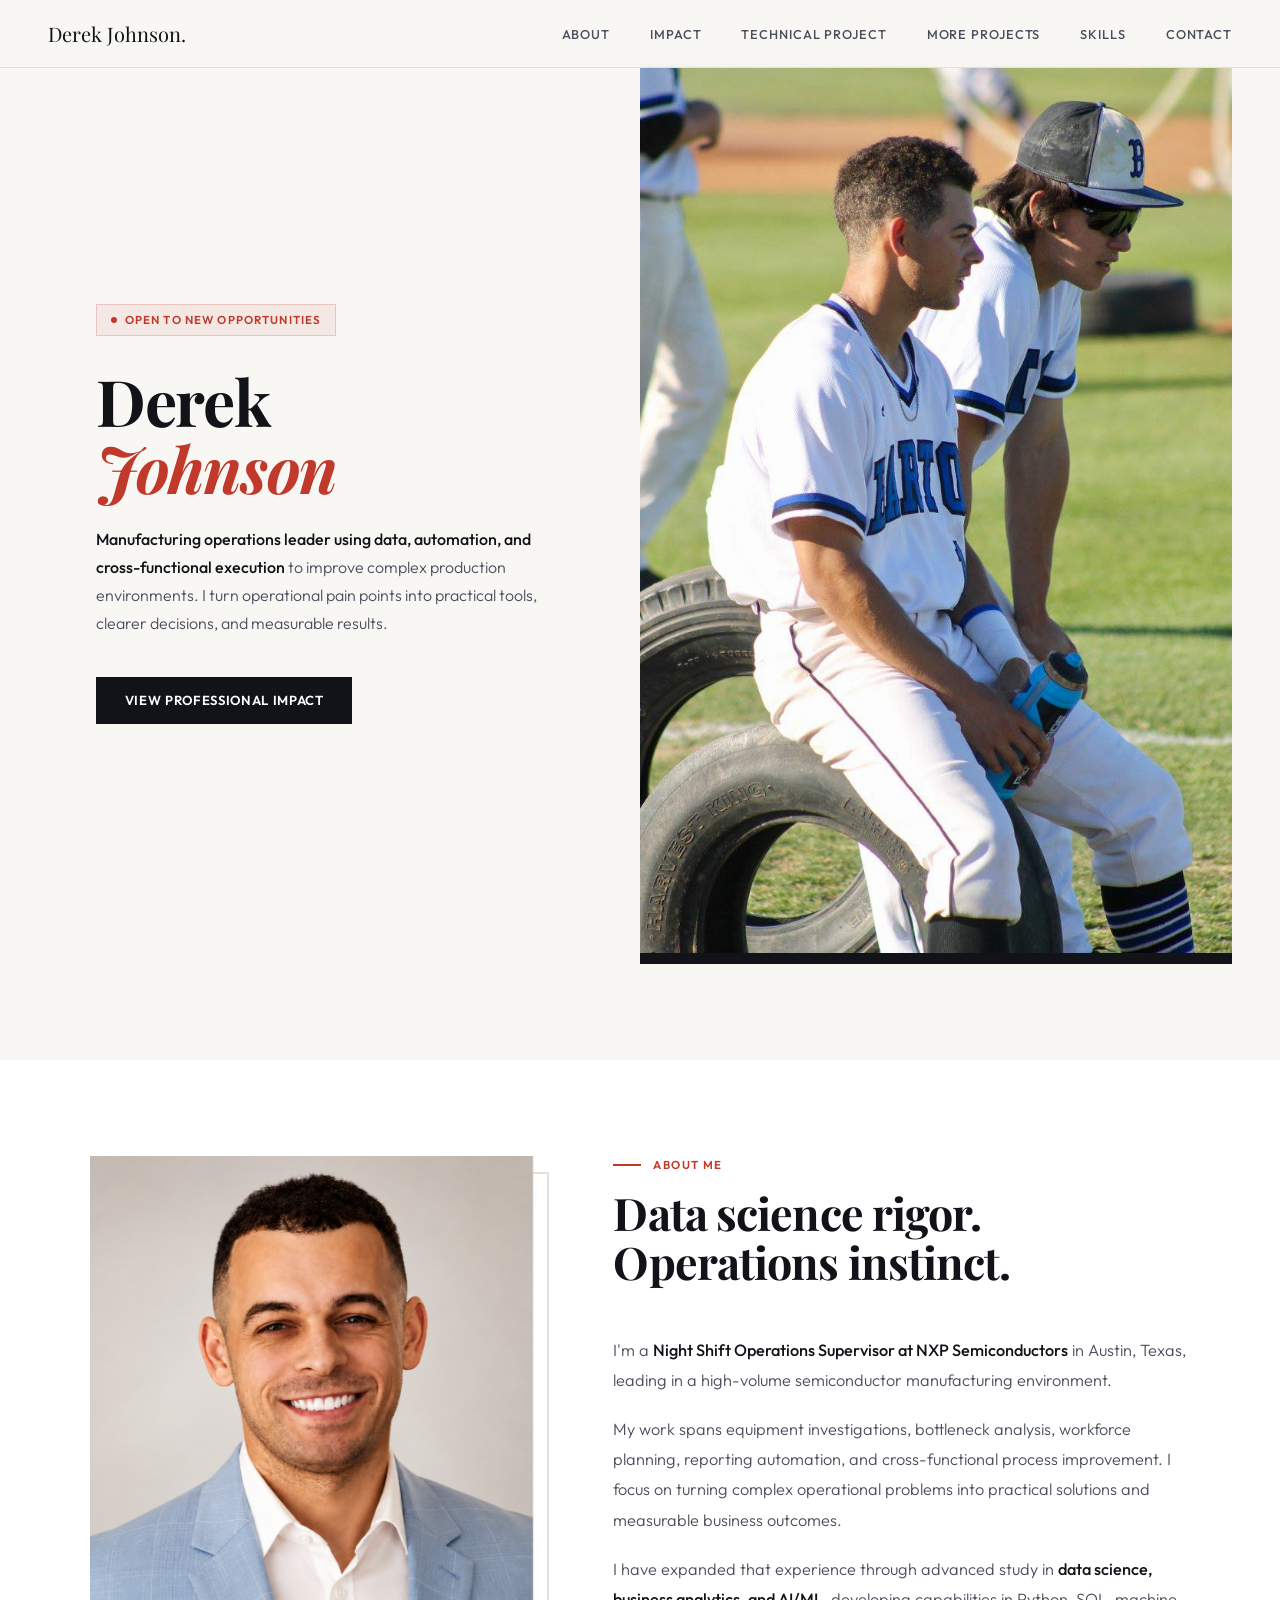
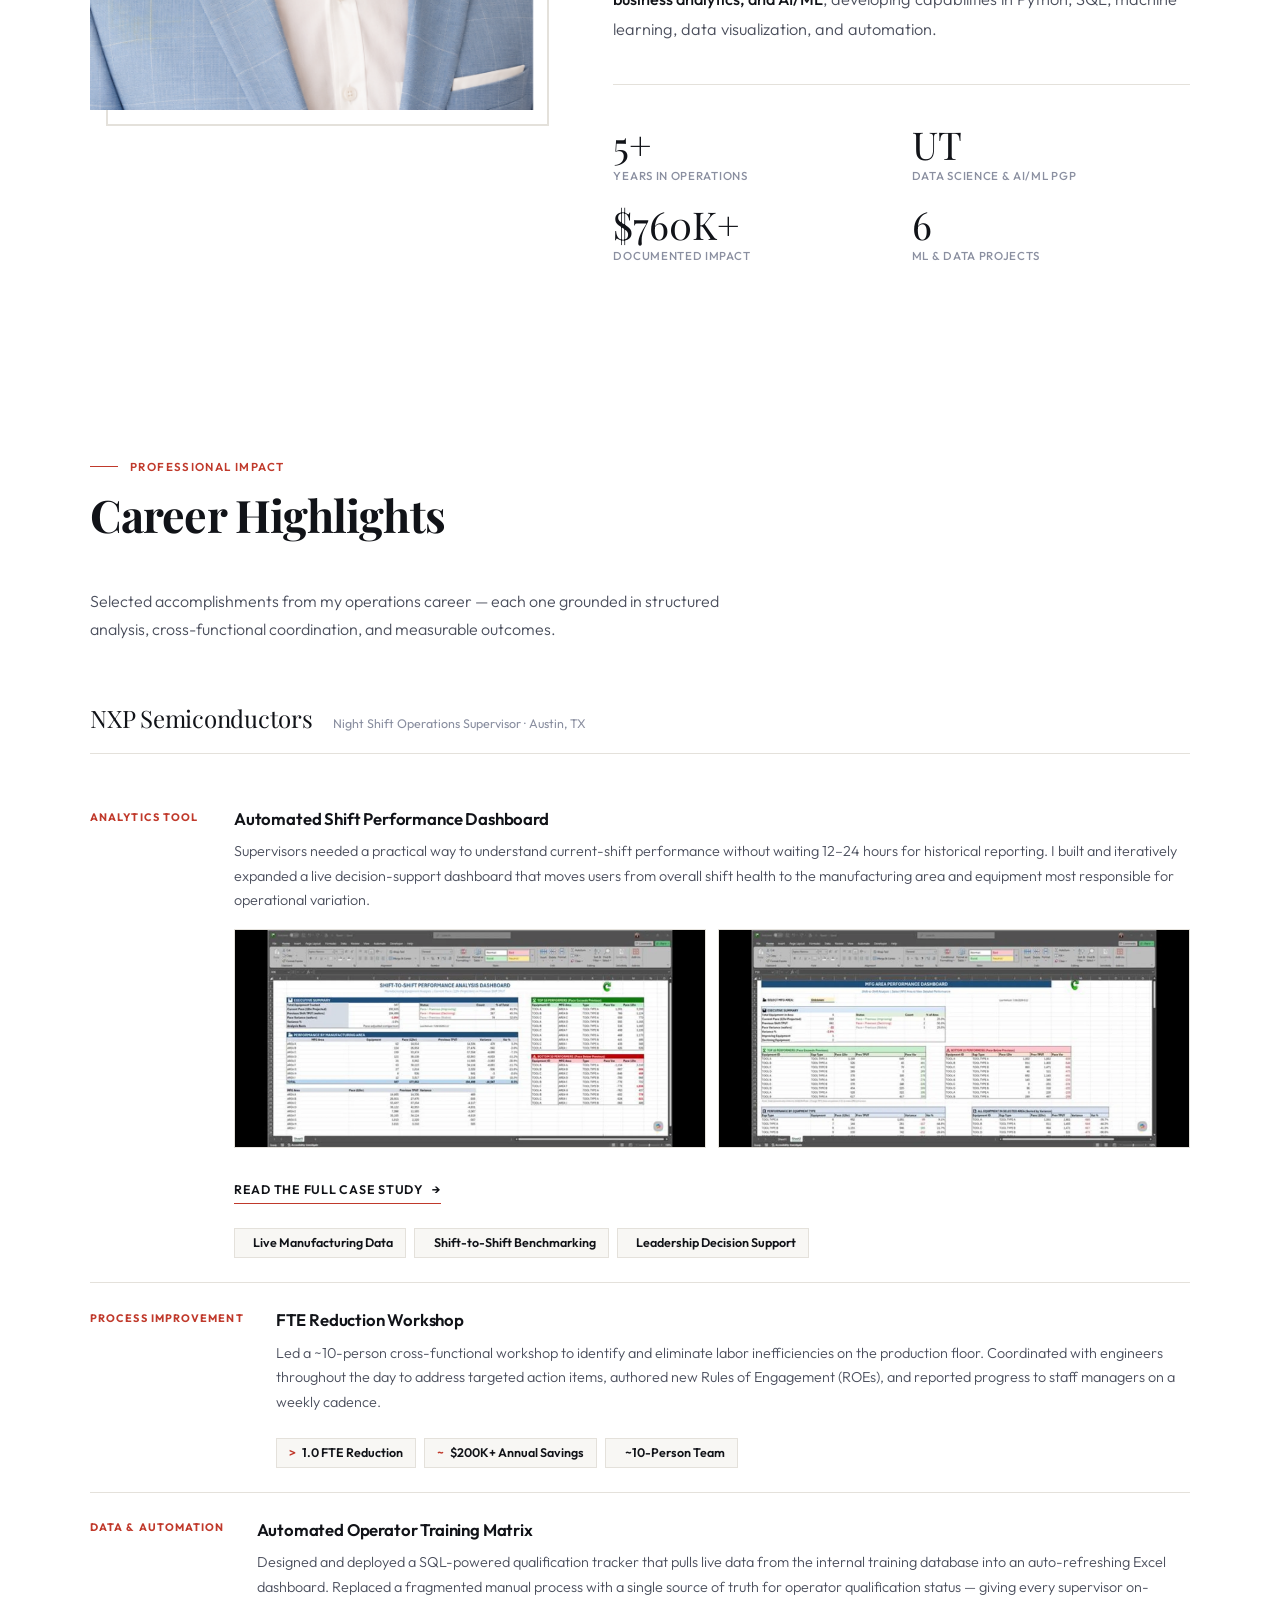
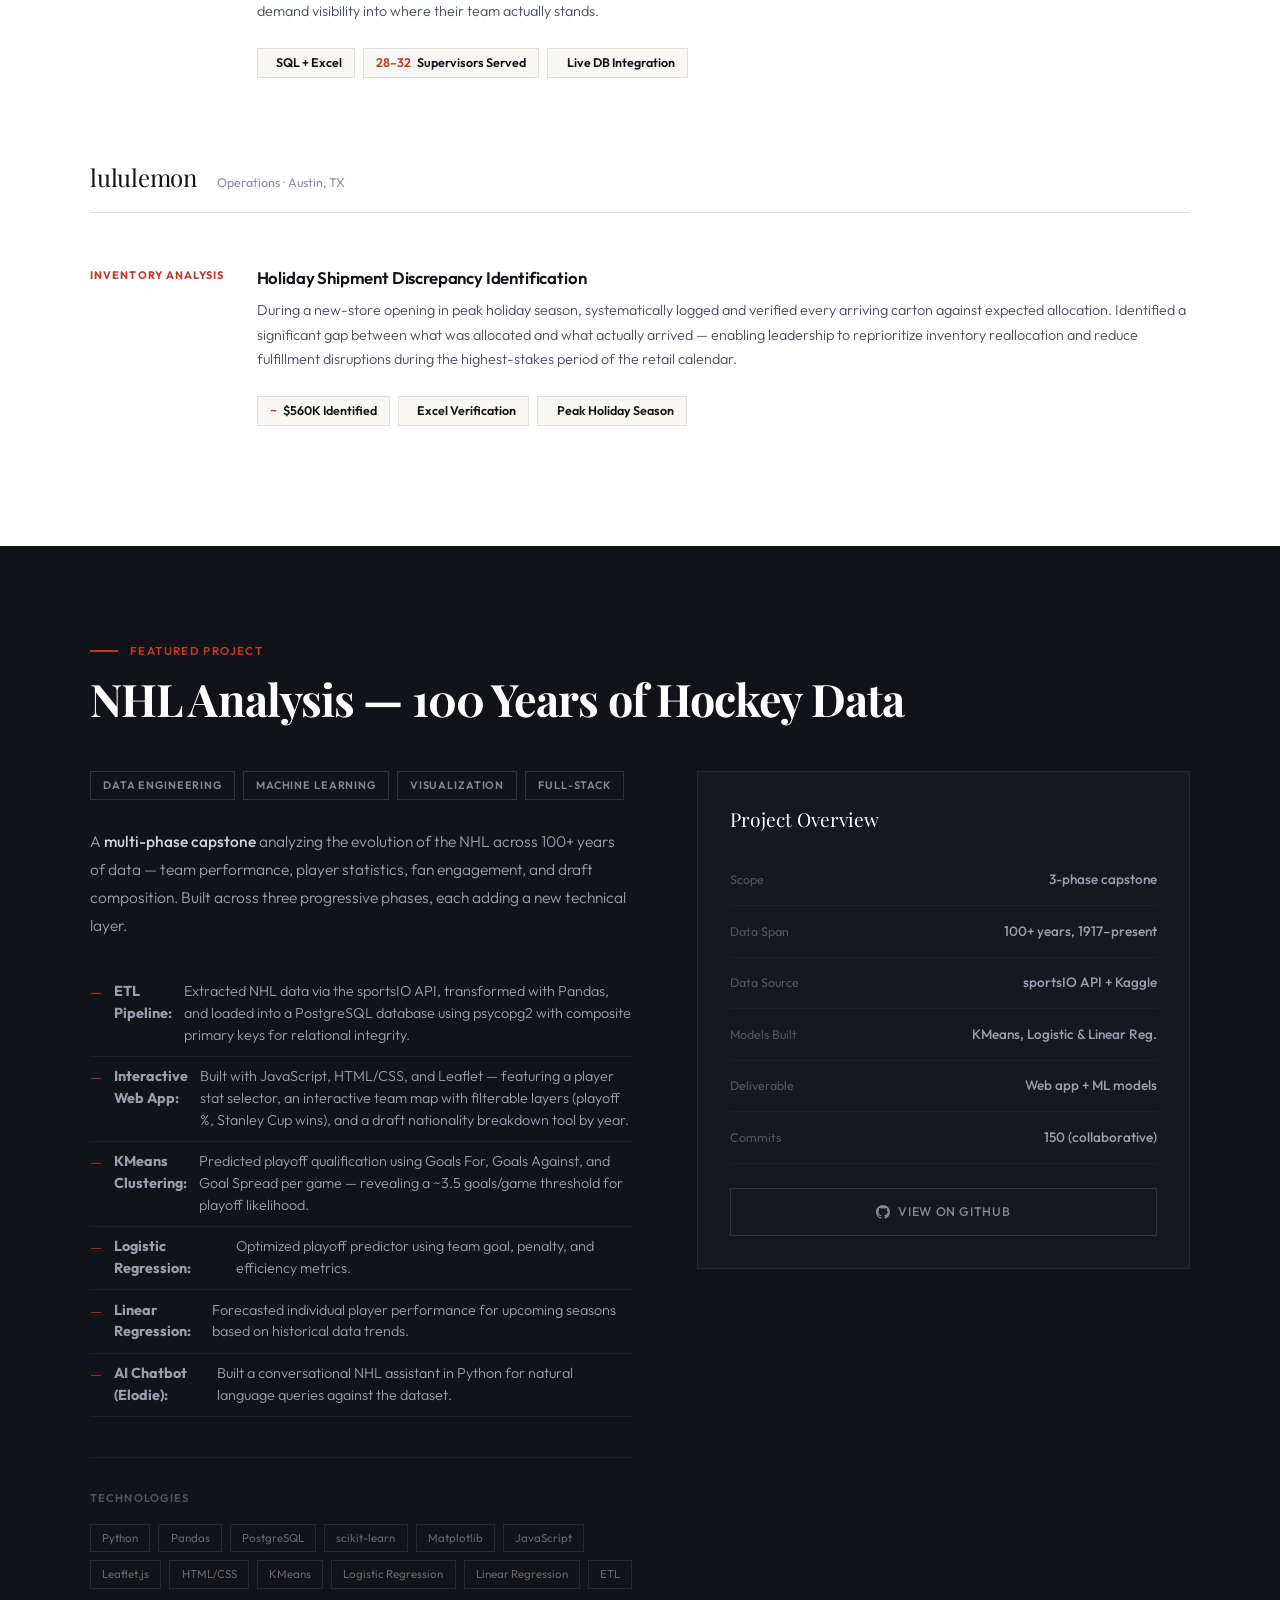
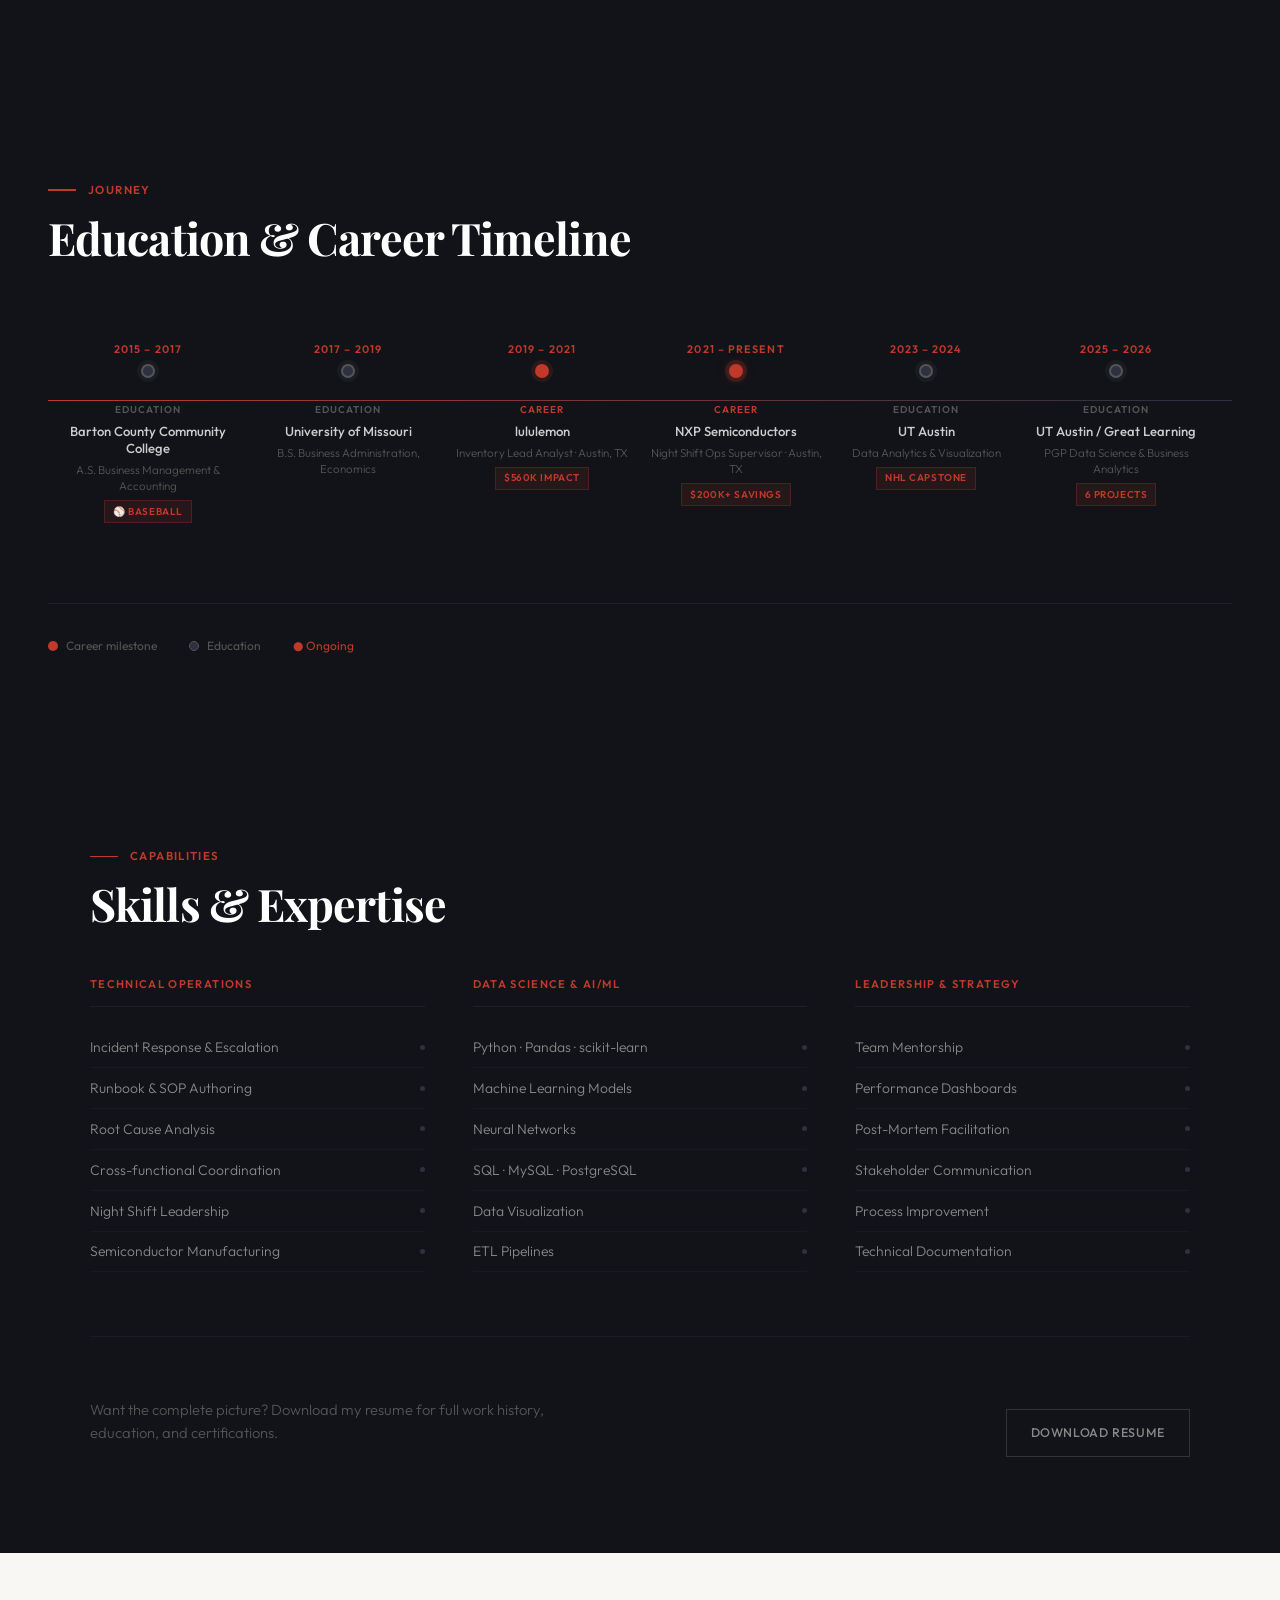
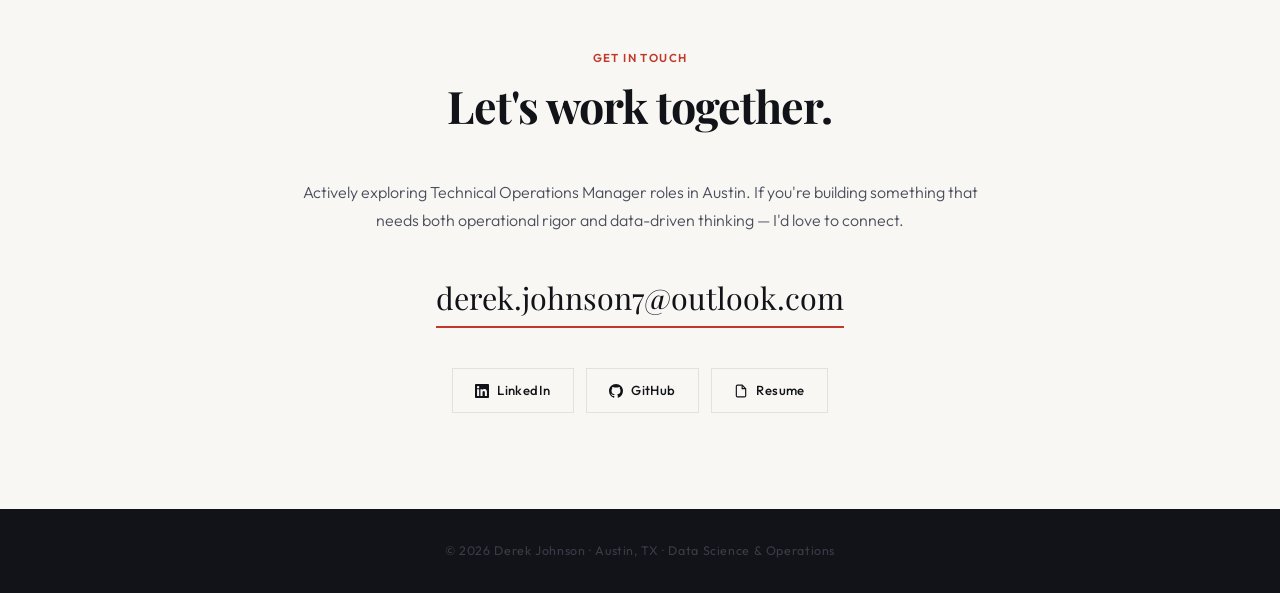
==== commit badc4adb: "removed course highlihgts" ====
--- a/index.html
+++ b/index.html
@@ -389,27 +389,7 @@
    max-width: 100% !important;
    min-width: 0 !important;
  }
- /* COURSE PROJECTS */
- .proj-grid {
-   display: grid;
-   grid-template-columns: minmax(0, 1fr);
-   width: 100%;
- }
- .proj-card {
-   width: 100%;
-   padding: 1.5rem;
- }
- .proj-title,
- .proj-course,
- .proj-desc {
-   overflow-wrap: anywhere;
- }
- .proj-tools {
-   width: 100%;
- }
- .proj-tool {
-   white-space: normal;
- }
+
  /* CAREER HIGHLIGHTS */
  .highlight-item {
    display: block;
@@ -684,82 +664,6 @@
   </div>
 </section>
 
-<!-- SCHOOL PROJECTS -->
-<section id="projects">
-  <div class="projects-inner">
-    <div class="fade">
-      <div class="section-eyebrow">Academic Work</div>
-      <h2 class="section-title">Course Projects</h2>
-    </div>
-    <div class="proj-grid">
-      <div class="proj-card fade">
-        <div class="proj-date">Jul 2025</div>
-        <div class="proj-tag">Supervised Learning · Regression</div>
-        <h3 class="proj-title">ReCell</h3>
-        <div class="proj-course">Supervised Learning — Foundations</div>
-        <p class="proj-desc">Built a linear regression model to develop a dynamic pricing strategy for used and refurbished devices, identifying the factors that most significantly drive resale value.</p>
-        <div class="proj-tools"><span class="proj-tool">EDA</span><span class="proj-tool">Linear Regression</span><span class="proj-tool">Business Insights</span></div>
-      </div>
-      <div class="proj-card fade">
-        <div class="proj-date">Aug 2025</div>
-        <div class="proj-tag">Supervised Learning · Classification</div>
-        <h3 class="proj-title">INN Hotels</h3>
-        <div class="proj-course">Supervised Learning — Classification</div>
-        <p class="proj-desc">Analyzed hotel booking data to identify drivers of cancellations and built a predictive model to forecast which bookings would cancel, enabling optimized refund and revenue protection policies.</p>
-        <div class="proj-tools"><span class="proj-tool">Logistic Regression</span><span class="proj-tool">Decision Tree</span><span class="proj-tool">AUC-ROC</span><span class="proj-tool">Pruning</span></div>
-      </div>
-      <div class="proj-card fade">
-        <div class="proj-date">Sep 2025</div>
-        <div class="proj-tag">Ensemble Methods · Model Tuning</div>
-        <h3 class="proj-title">EasyVisa</h3>
-        <div class="proj-course">Ensemble Techniques & Model Tuning</div>
-        <p class="proj-desc">Developed ensemble ML models to predict visa approval outcomes for the OFLC, enabling data-driven prioritization of applicant cases and streamlining the certification process.</p>
-        <div class="proj-tools"><span class="proj-tool">Bagging</span><span class="proj-tool">Boosting</span><span class="proj-tool">Hyperparameter Tuning</span><span class="proj-tool">Sampling</span></div>
-      </div>
-      <div class="proj-card fade">
-        <div class="proj-date">Oct 2025</div>
-        <div class="proj-tag">Unsupervised Learning · Clustering</div>
-        <h3 class="proj-title">Trade&Ahead</h3>
-        <div class="proj-course">Unsupervised Learning</div>
-        <p class="proj-desc">Applied clustering algorithms to group stocks by attribute profile, then developed actionable investment insights and recommendations for each identified cluster segment.</p>
-        <div class="proj-tools"><span class="proj-tool">KMeans</span><span class="proj-tool">Hierarchical Clustering</span><span class="proj-tool">Cluster Profiling</span></div>
-      </div>
-      <div class="proj-card fade">
-        <div class="proj-date">Dec 2025</div>
-        <div class="proj-tag">SQL · Business Analytics</div>
-        <h3 class="proj-title">New Wheels</h3>
-        <div class="proj-course">Introduction to SQL</div>
-        <p class="proj-desc">Used MySQL to investigate declining sales and negative customer sentiment for an auto reseller. Delivered a visualization-driven quarterly business report with leadership recommendations.</p>
-        <div class="proj-tools"><span class="proj-tool">MySQL</span><span class="proj-tool">Window Functions</span><span class="proj-tool">Subqueries</span><span class="proj-tool">Data Aggregation</span></div>
-      </div>
-      <div class="proj-card fade">
-        <div class="proj-date">May 2026</div>
-        <div class="proj-tag">Deep Learning · Neural Networks</div>
-        <h3 class="proj-title">ReneWind</h3>
-        <div class="proj-course">Introduction to Neural Networks</div>
-        <p class="proj-desc">Built and tuned classification models to predict wind generator failures before they occur — enabling proactive maintenance scheduling and reducing overall operational downtime costs.</p>
-        <div class="proj-tools"><span class="proj-tool">Neural Networks</span><span class="proj-tool">Hyperparameter Tuning</span><span class="proj-tool">Optimizers</span><span class="proj-tool">EDA</span></div>
-      </div>
-      <div class="proj-card fade">
-  <div class="proj-date">Jun 2026</div>
-  <div class="proj-tag">Generative AI · NLP</div>
-  <h3 class="proj-title">Medical Assistant</h3>
-  <div class="proj-course">Natural Language Processing with Generative AI</div>
-  <p class="proj-desc">Developed a RAG-based AI solution using medical manuals to address healthcare decision-making challenges. Built a functional prototype to streamline diagnostics, standardize care practices, and evaluate AI's impact on patient outcomes.</p>
-  <div class="proj-tools">
-    <span class="proj-tool">RAG</span>
-    <span class="proj-tool">LLM</span>
-    <span class="proj-tool">Prompt Engineering</span>
-    <span class="proj-tool">Embeddings</span>
-    <span class="proj-tool">Vector Database</span>
-    <span class="proj-tool">Fine Tuning</span>
-    <span class="proj-tool">Chunking</span>
-  </div>
-</div>
-    </div>
-  </div>
-</section>
-
 
 <!-- TIMELINE -->
 <section id="timeline">
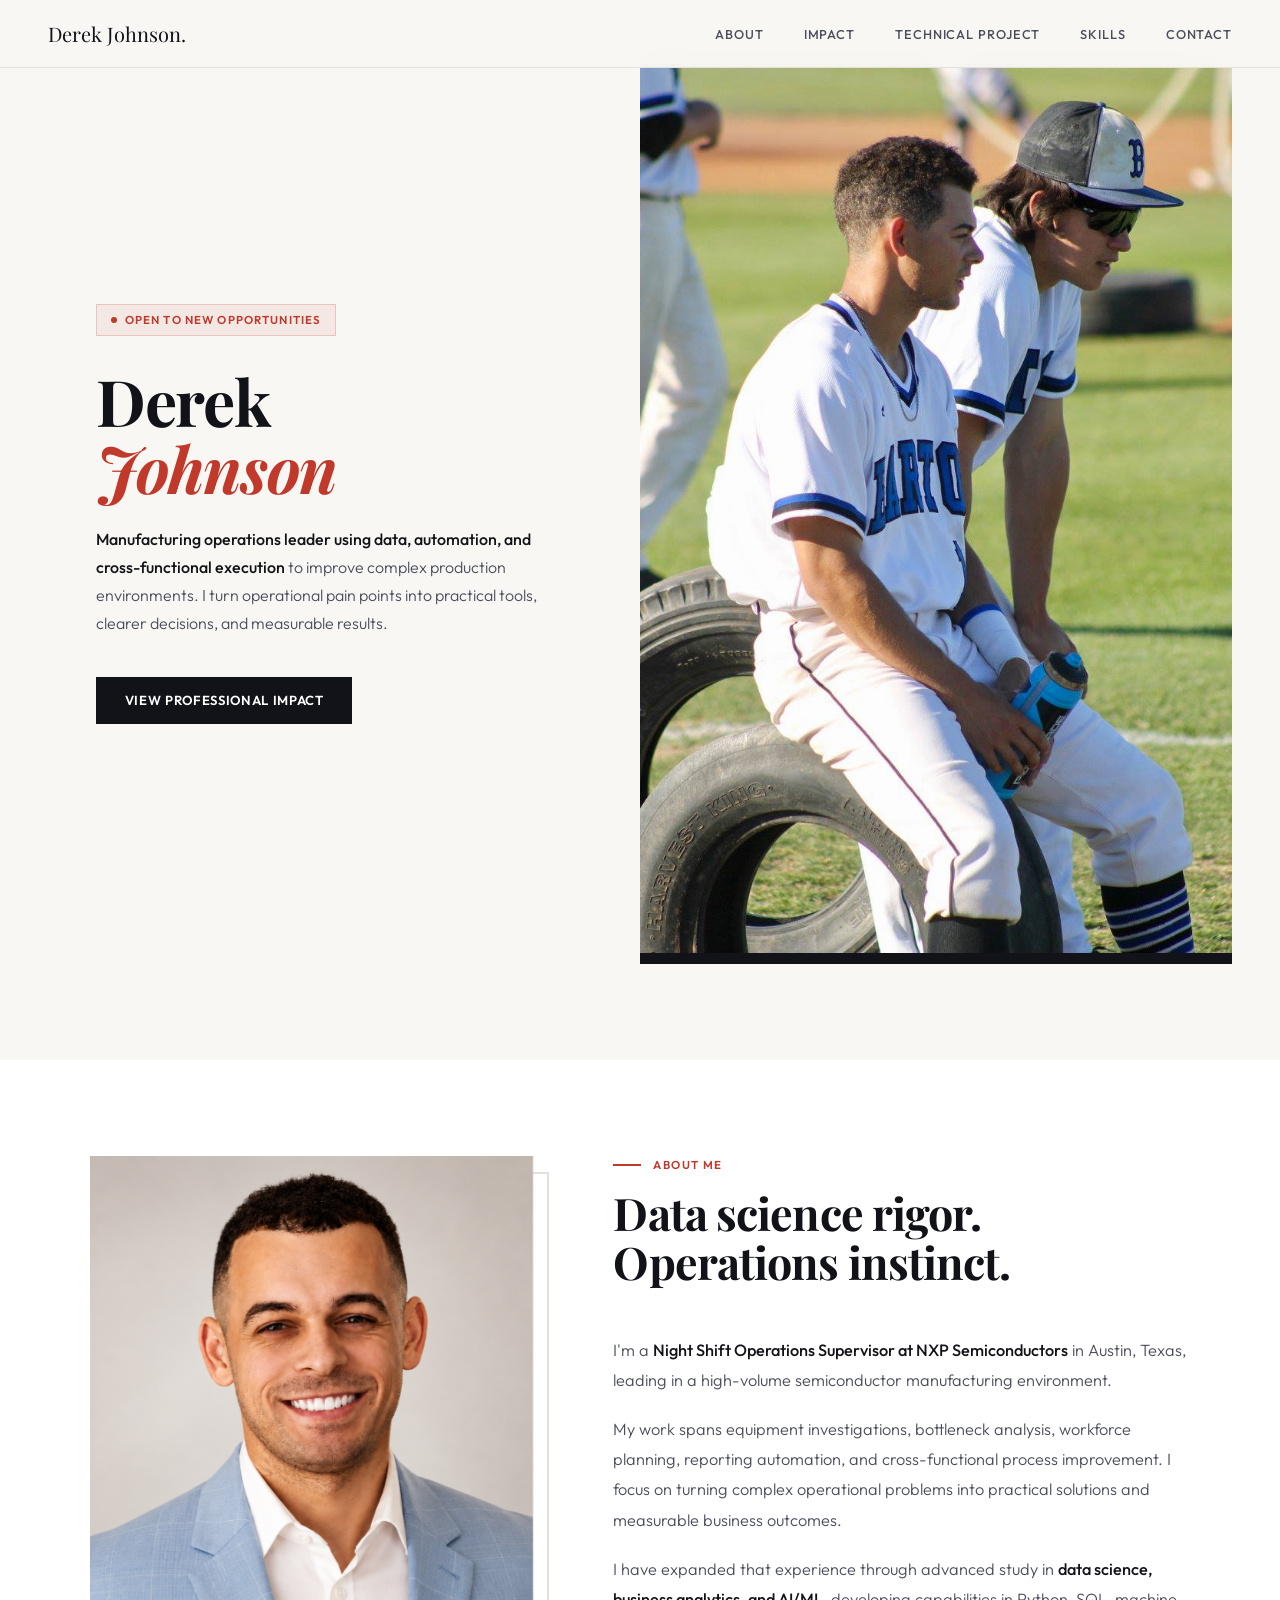
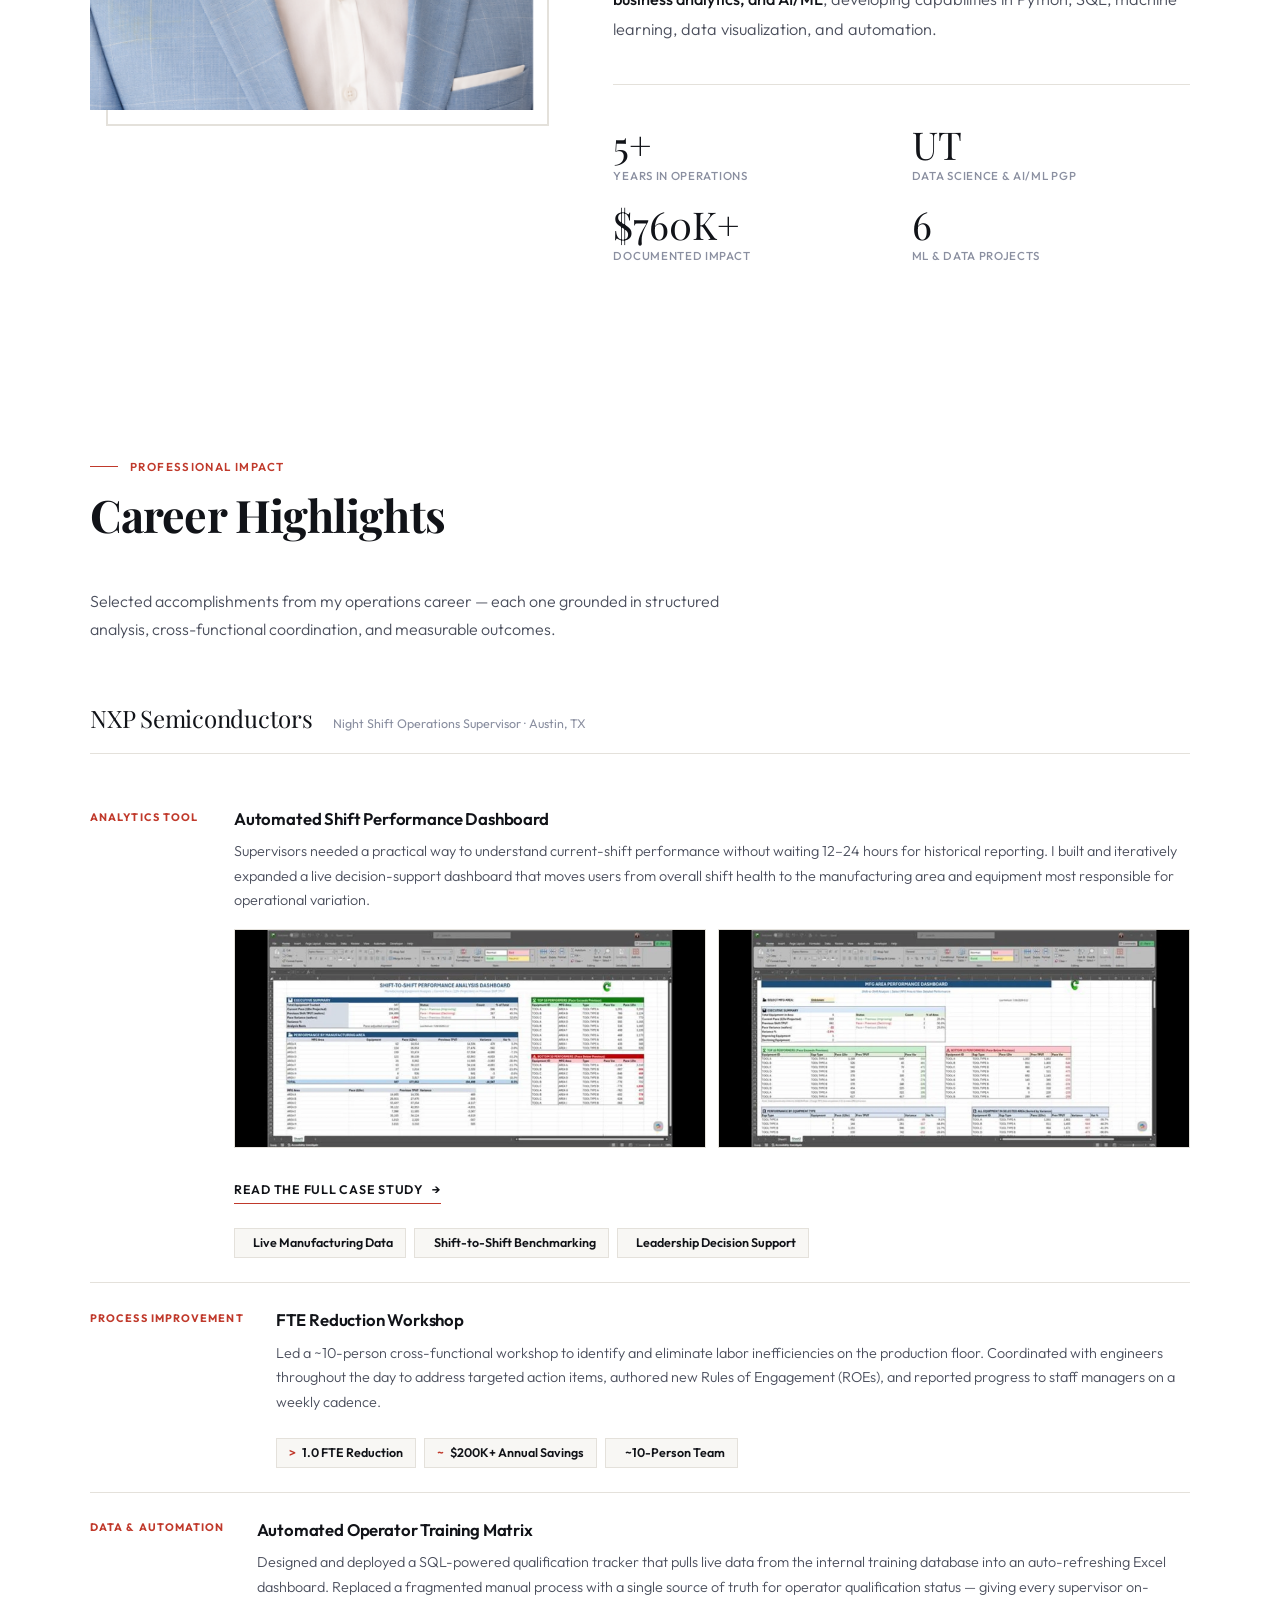
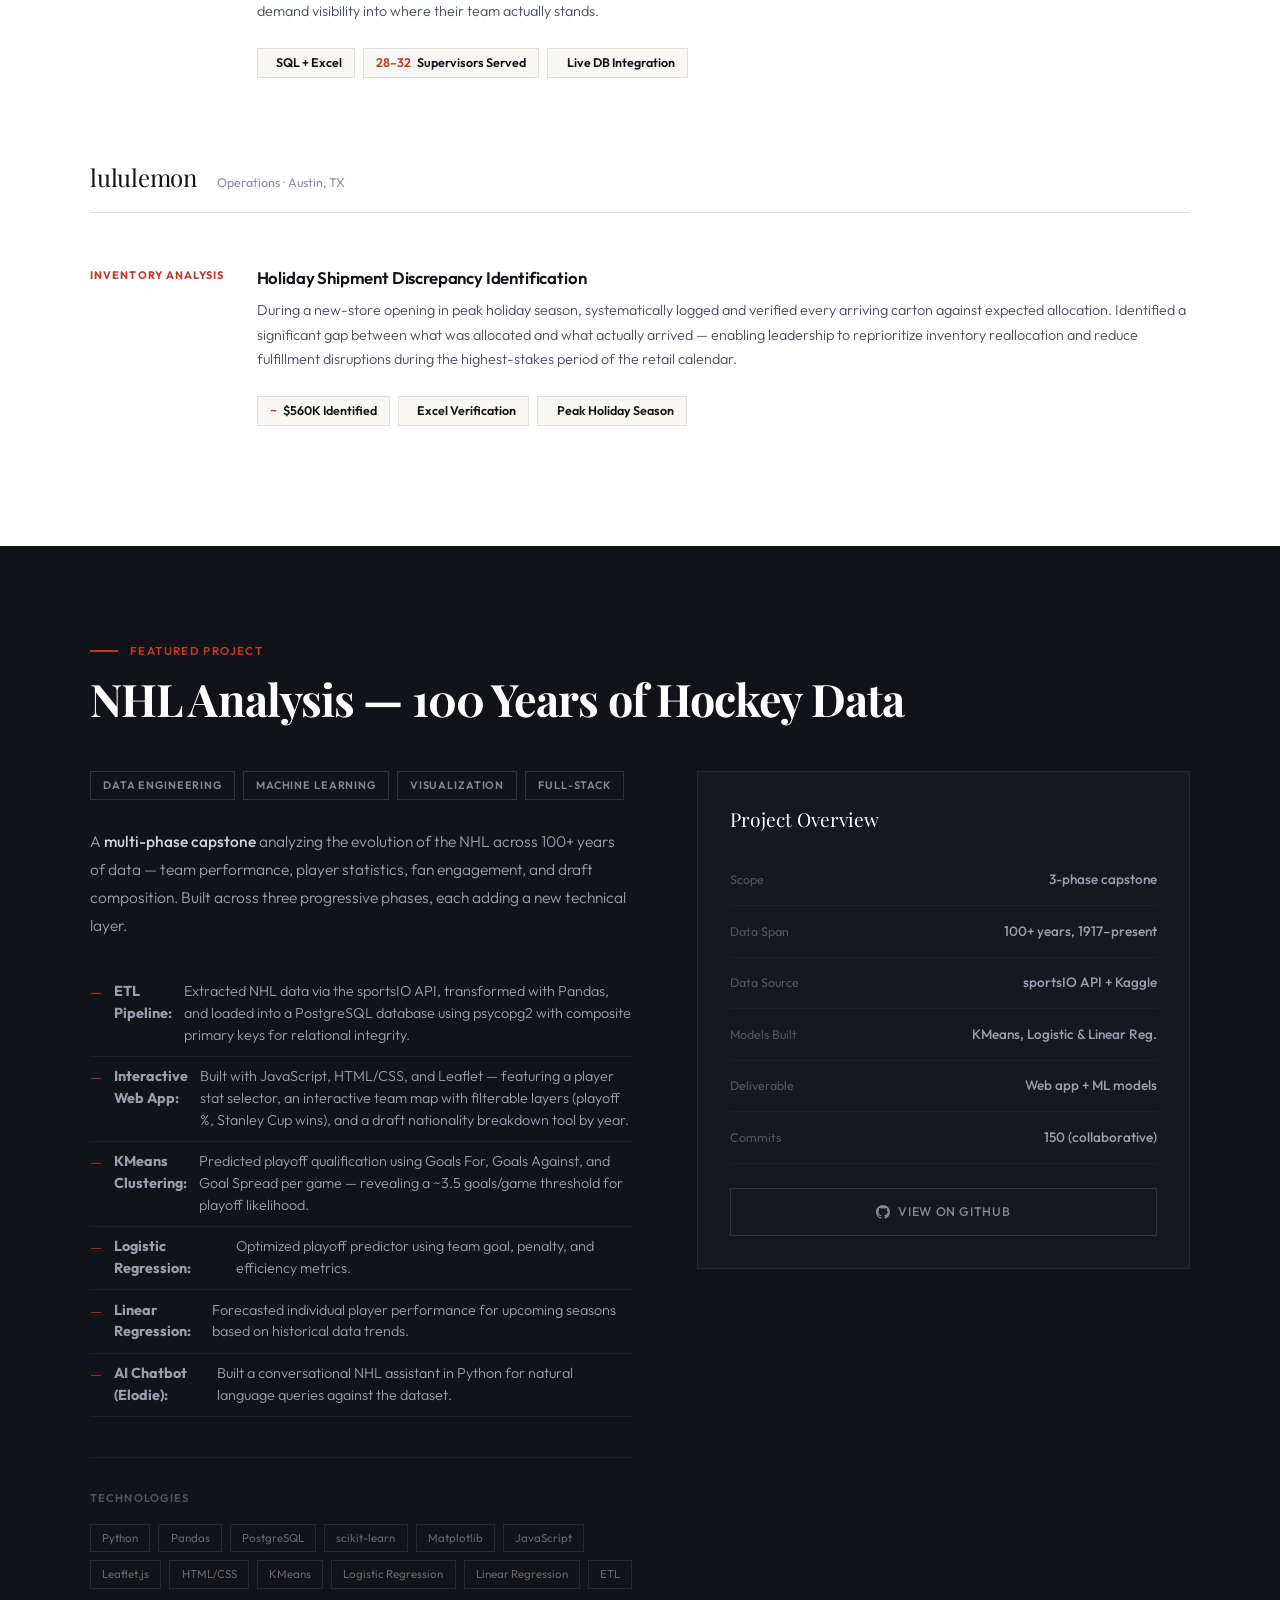
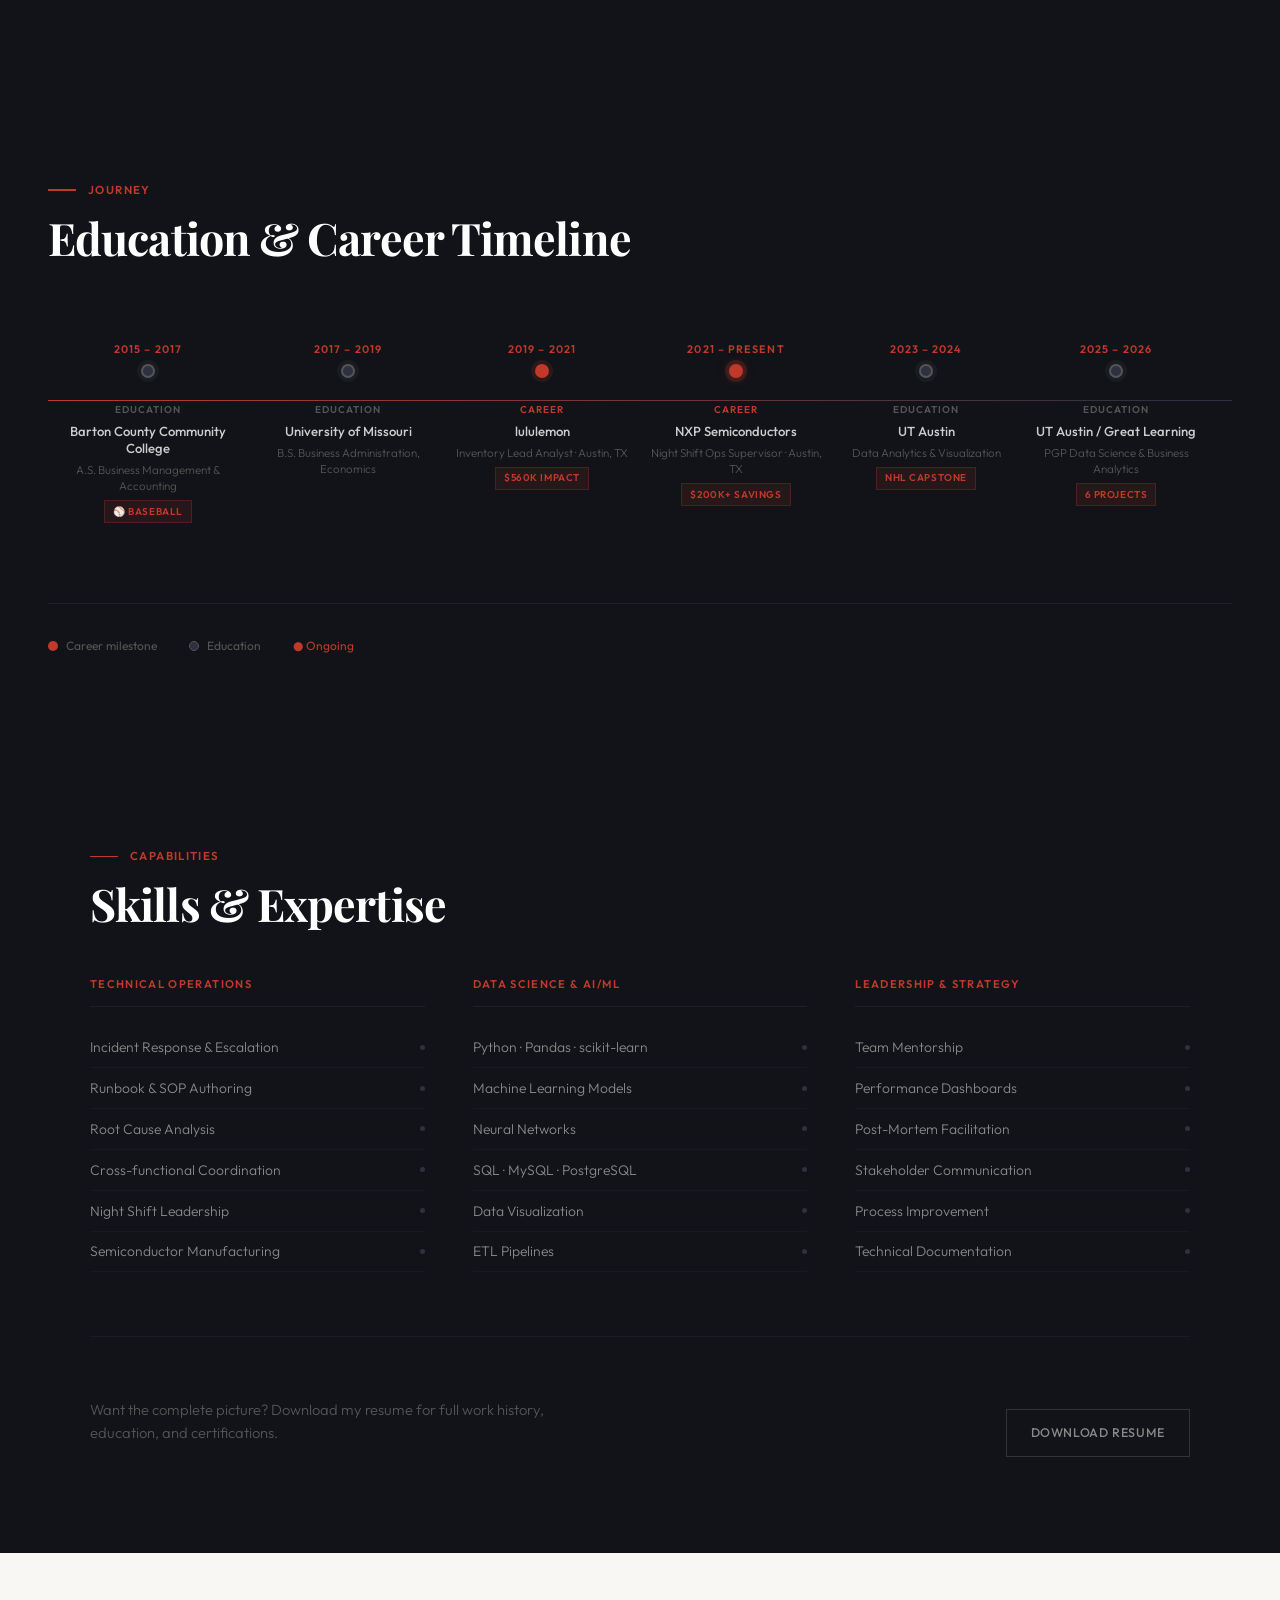
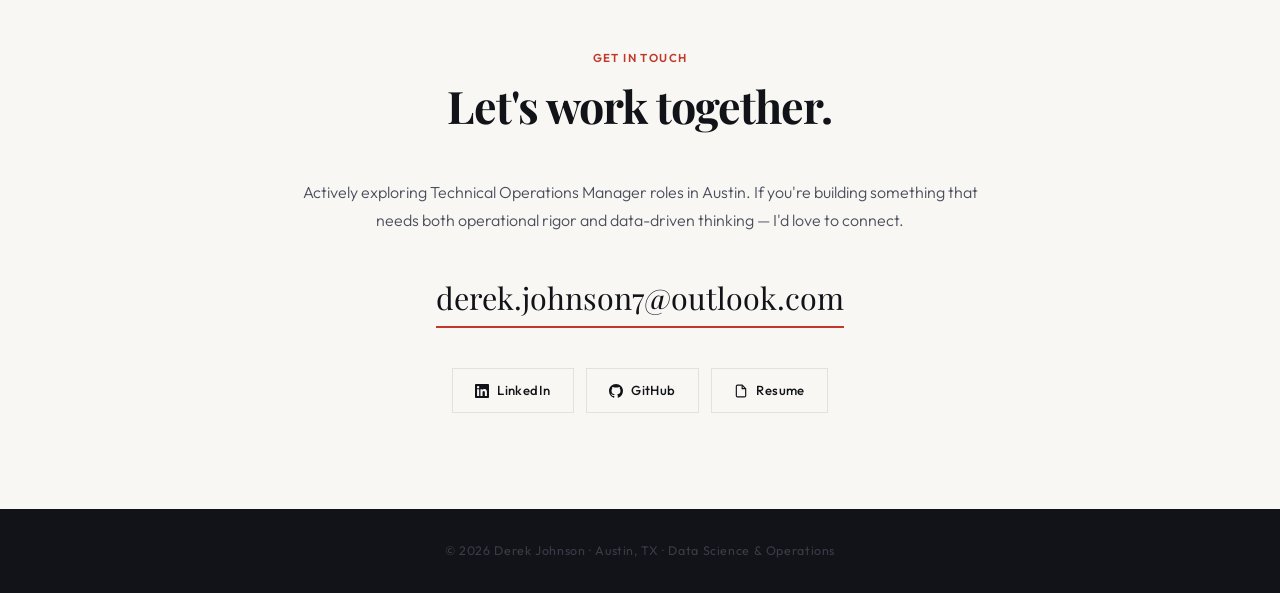
==== commit 09fe1bb6: "Update index.html" ====
--- a/index.html
+++ b/index.html
@@ -437,7 +437,6 @@
 <li><a href="#about">About</a></li>
 <li><a href="#highlights">Impact</a></li>
 <li><a href="#featured">Technical Project</a></li>
-<li><a href="#projects">More Projects</a></li>
 <li><a href="#skills">Skills</a></li>
 <li><a href="#contact">Contact</a></li>
 </ul>
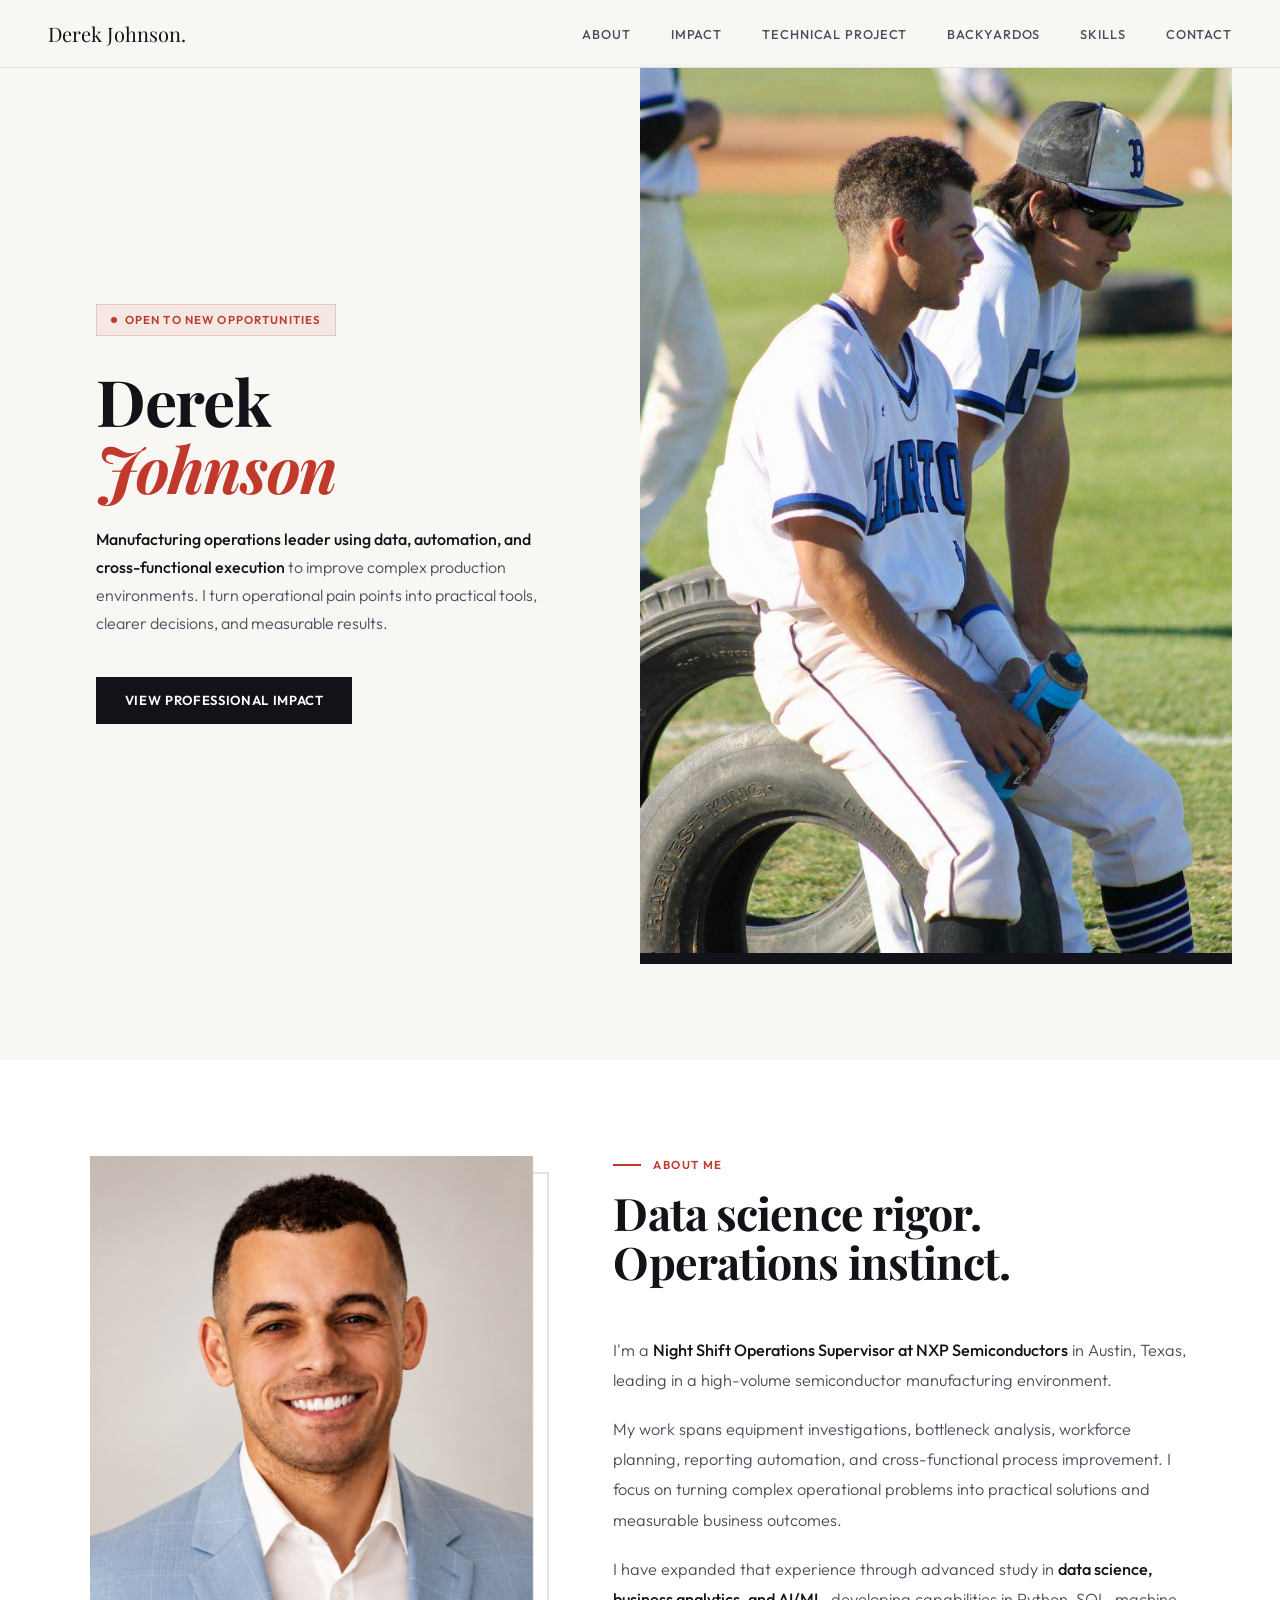
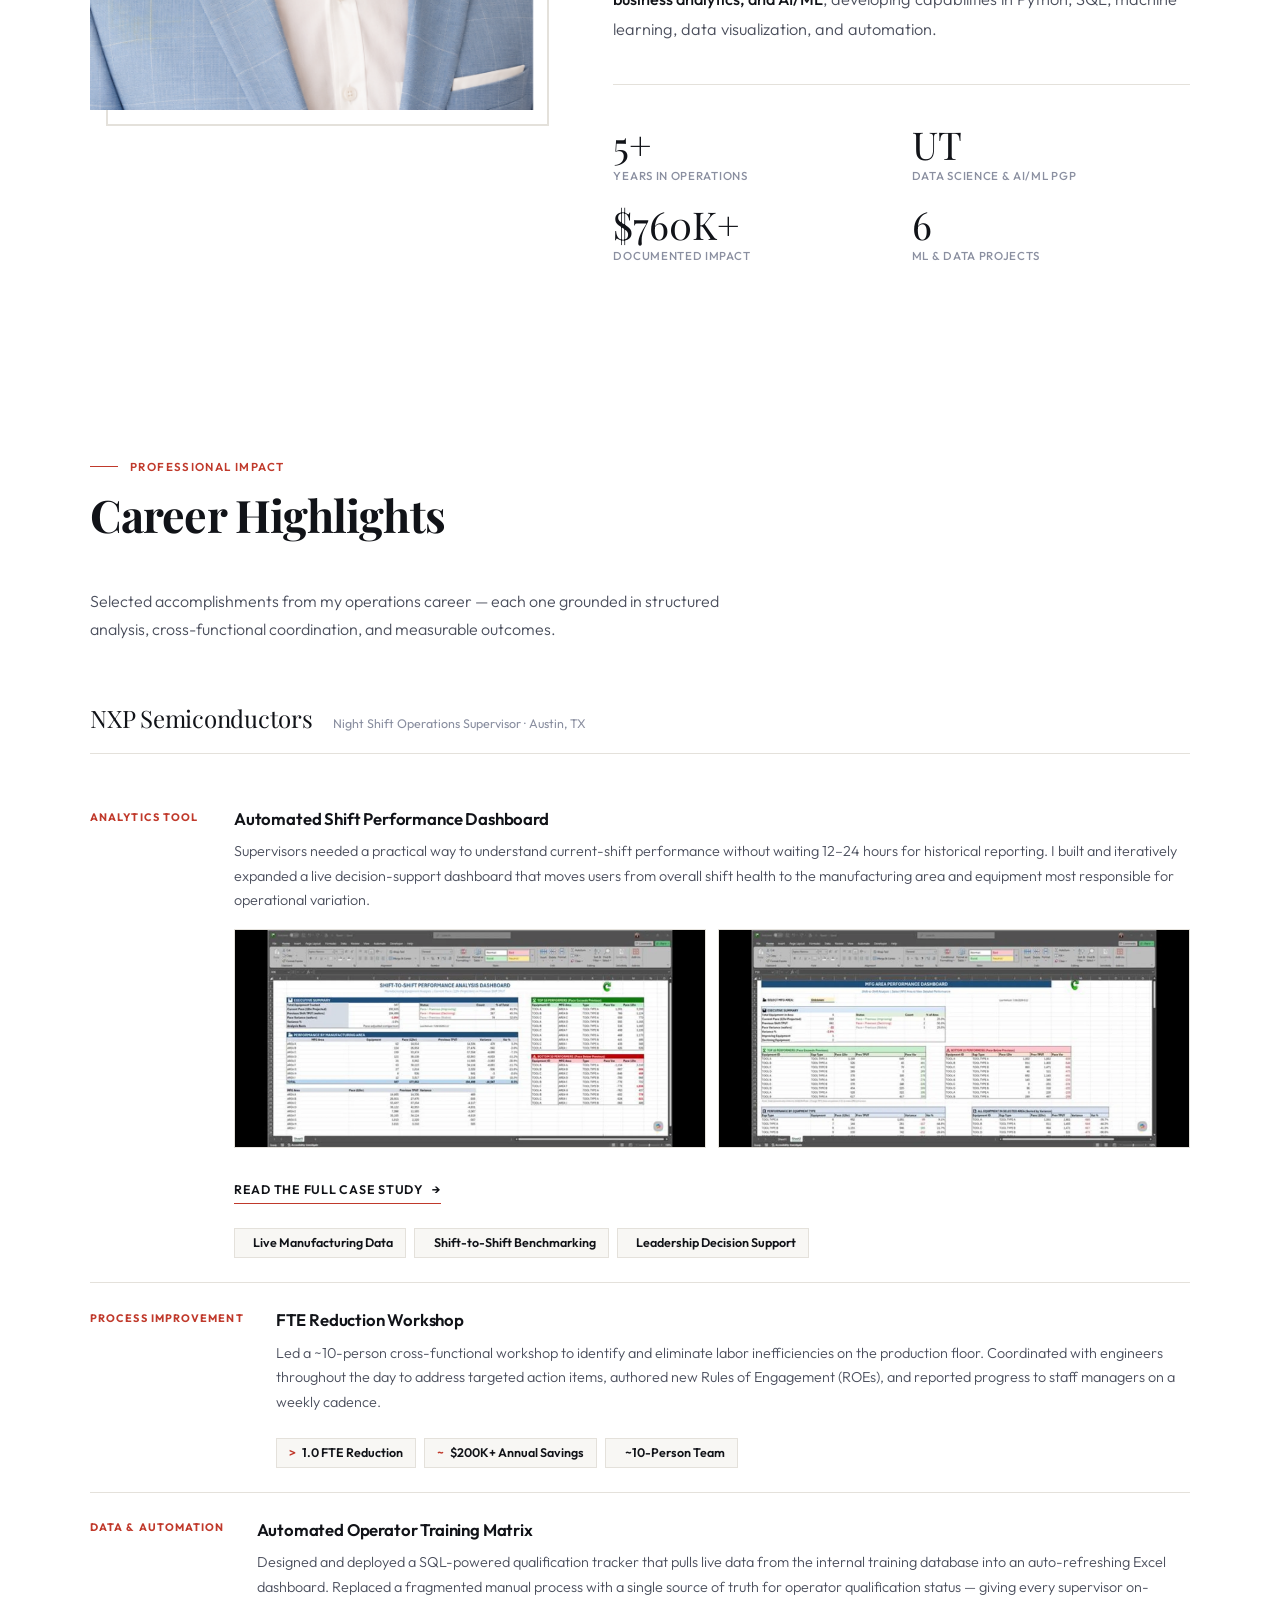
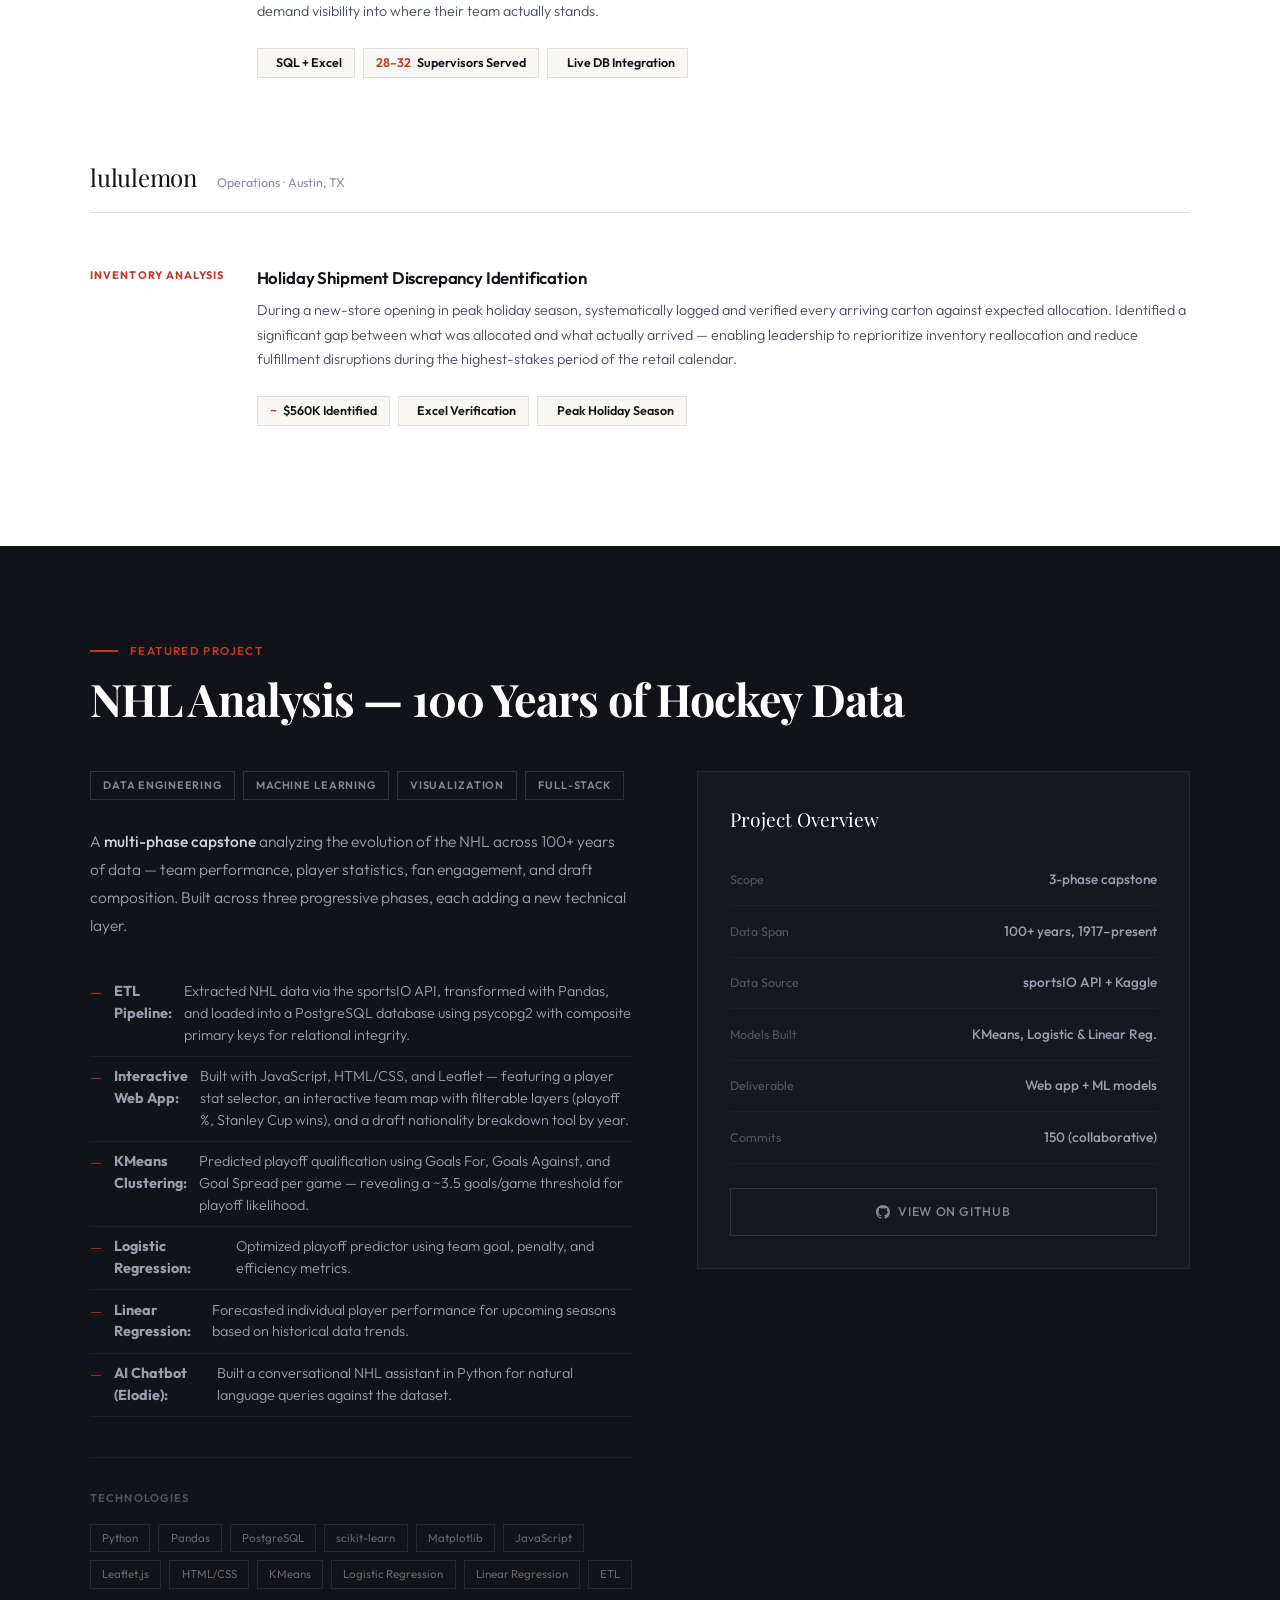
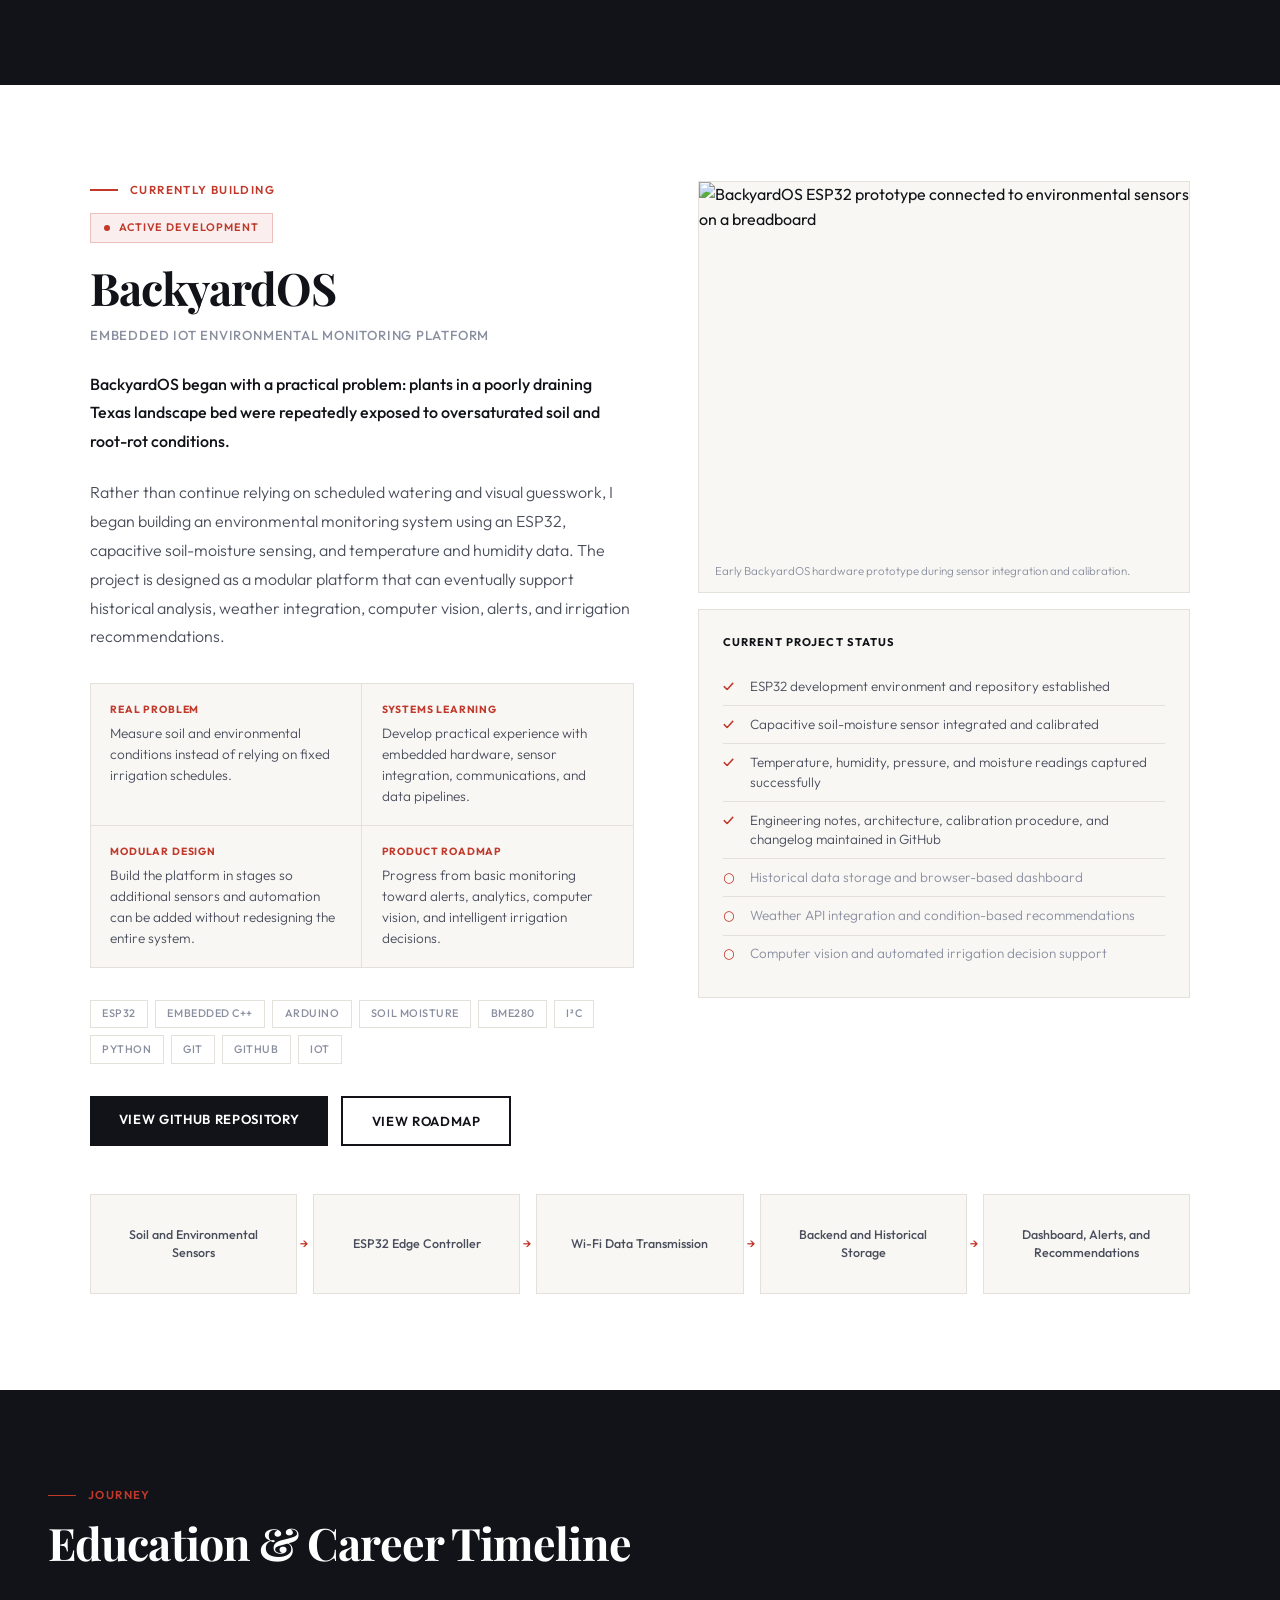
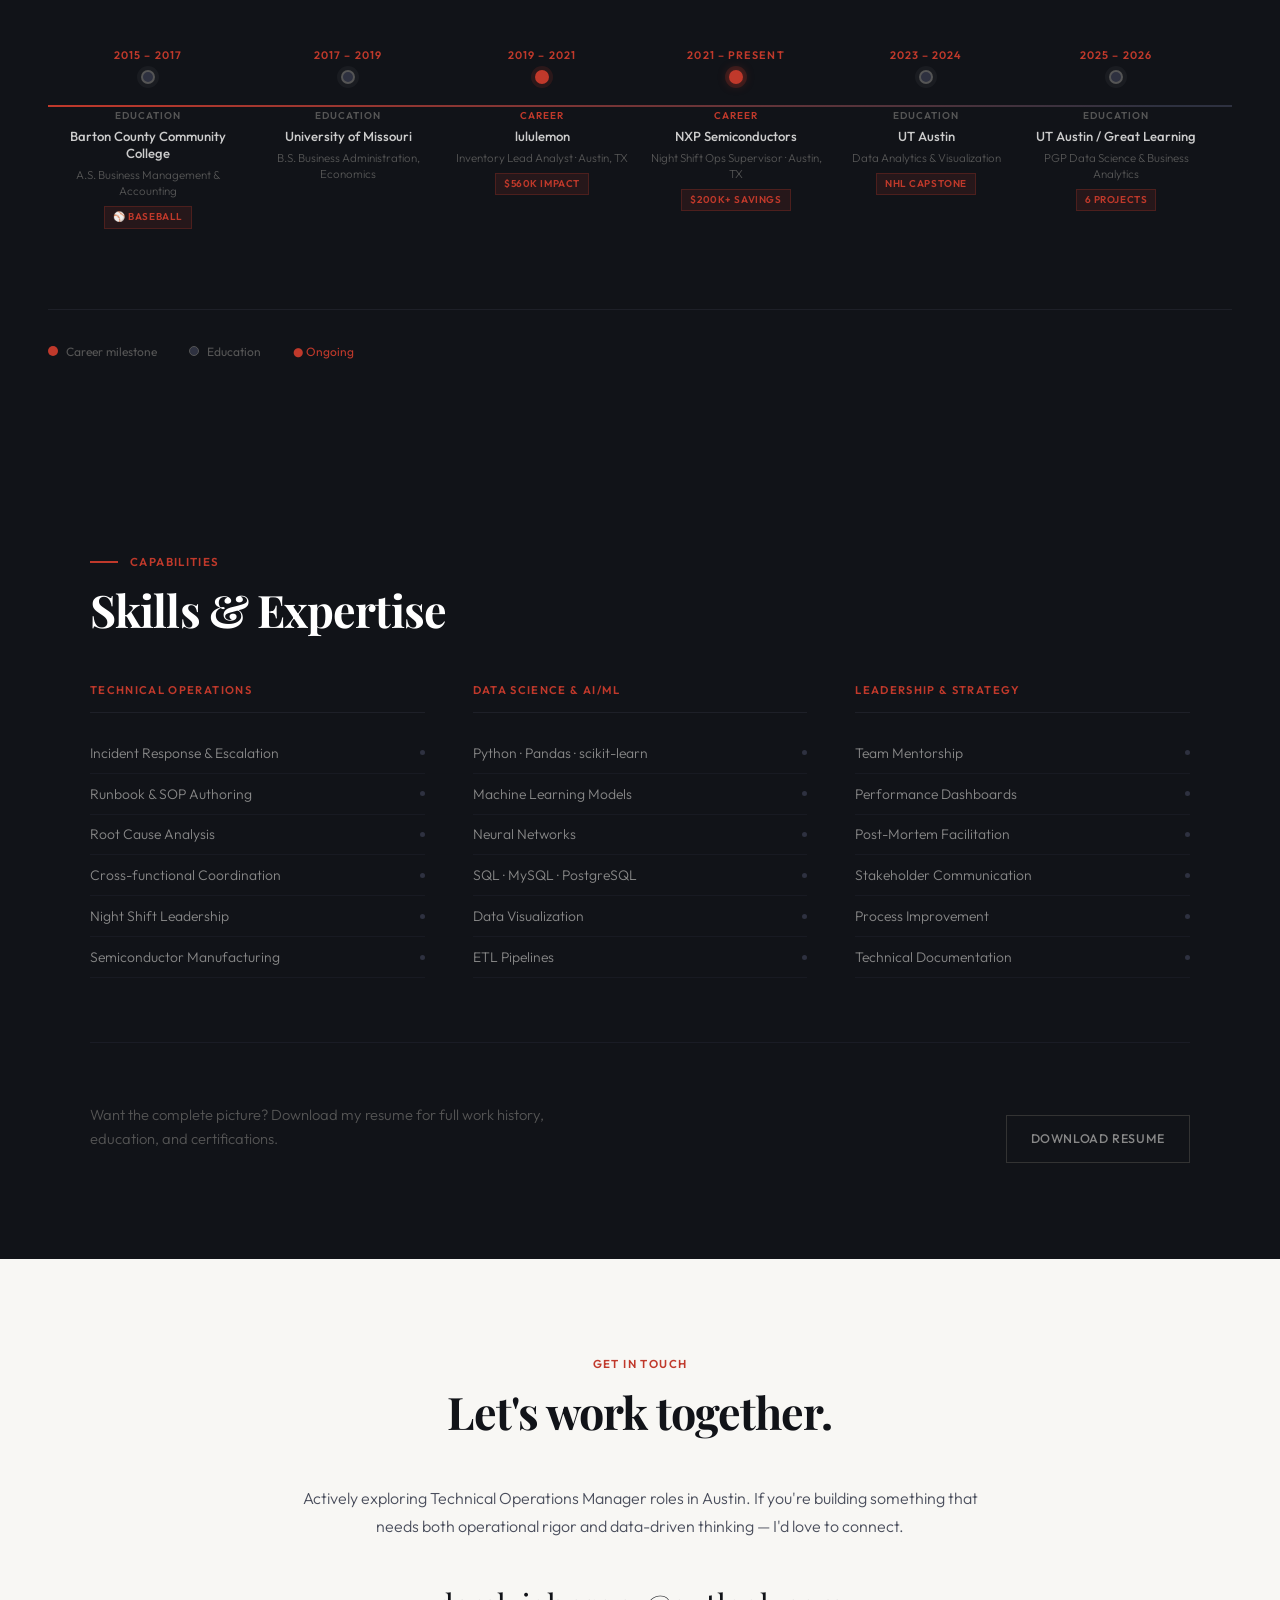
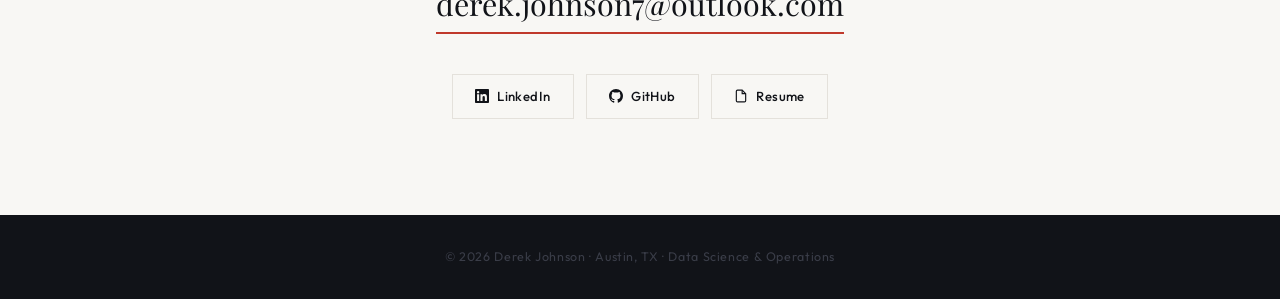
==== commit 024de87a: "Update index.html" ====
--- a/index.html
+++ b/index.html
@@ -98,21 +98,279 @@
     .btn-ghost { display: inline-flex; align-items: center; gap: 0.5rem; padding: 0.8rem 1.5rem; border: 1px solid #333; color: #888; font-size: 0.78rem; font-weight: 500; letter-spacing: 0.05em; text-transform: uppercase; text-decoration: none; transition: all 0.2s; width: 100%; justify-content: center; margin-top: 1.5rem; }
     .btn-ghost:hover { border-color: var(--red); color: var(--white); }
 
-    /* SCHOOL PROJECTS */
-    #projects { background: var(--paper); }
-    .projects-inner { max-width: 1100px; margin: 0 auto; }
-    .proj-grid { display: grid; grid-template-columns: repeat(3, 1fr); gap: 1px; background: var(--border); border: 1px solid var(--border); }
-    .proj-card { background: var(--white); padding: 2rem; position: relative; overflow: hidden; transition: background 0.2s; }
-    .proj-card::before { content: ''; position: absolute; top: 0; left: 0; width: 3px; height: 100%; background: var(--red); transform: scaleY(0); transform-origin: bottom; transition: transform 0.25s; }
-    .proj-card:hover::before { transform: scaleY(1); }
-    .proj-card:hover { background: #fdf9f8; }
-    .proj-date { font-size: 0.68rem; color: var(--ink-soft); font-weight: 500; letter-spacing: 0.08em; text-transform: uppercase; margin-bottom: 0.4rem; }
-    .proj-tag { font-size: 0.68rem; font-weight: 600; letter-spacing: 0.08em; text-transform: uppercase; color: var(--red); margin-bottom: 0.6rem; }
-    .proj-title { font-family: var(--serif); font-size: 1.35rem; line-height: 1.2; margin-bottom: 0.6rem; letter-spacing: -0.01em; }
-    .proj-course { font-size: 0.78rem; color: var(--ink-soft); margin-bottom: 0.75rem; }
-    .proj-desc { font-size: 0.87rem; color: var(--ink-mid); line-height: 1.65; font-weight: 300; margin-bottom: 1.25rem; }
-    .proj-tools { display: flex; flex-wrap: wrap; gap: 0.35rem; }
-    .proj-tool { font-size: 0.65rem; font-weight: 500; letter-spacing: 0.06em; text-transform: uppercase; padding: 0.2rem 0.55rem; border: 1px solid var(--border); color: var(--ink-soft); }
+/* BACKYARDOS */
+#backyardos {
+  background: var(--white);
+  color: var(--ink);
+}
+
+.backyard-inner {
+  max-width: 1100px;
+  margin: 0 auto;
+}
+
+.backyard-layout {
+  display: grid;
+  grid-template-columns: minmax(0, 1.05fr) minmax(320px, 0.95fr);
+  gap: 4rem;
+  align-items: start;
+}
+
+.backyard-copy {
+  min-width: 0;
+}
+
+.backyard-status {
+  display: inline-flex;
+  align-items: center;
+  gap: 0.55rem;
+  margin-bottom: 1.25rem;
+  padding: 0.35rem 0.8rem;
+  border: 1px solid rgba(192, 57, 43, 0.25);
+  background: var(--red-dim);
+  color: var(--red);
+  font-size: 0.68rem;
+  font-weight: 600;
+  letter-spacing: 0.09em;
+  text-transform: uppercase;
+}
+
+.backyard-status::before {
+  width: 6px;
+  height: 6px;
+  border-radius: 50%;
+  background: var(--red);
+  content: "";
+}
+
+.backyard-title {
+  max-width: none;
+  margin-bottom: 0.75rem !important;
+}
+
+.backyard-subtitle {
+  margin-bottom: 1.5rem;
+  color: var(--ink-soft);
+  font-size: 0.82rem;
+  font-weight: 500;
+  letter-spacing: 0.06em;
+  text-transform: uppercase;
+}
+
+.backyard-intro {
+  margin-bottom: 1.4rem;
+  color: var(--ink-mid);
+  font-size: 1rem;
+  font-weight: 300;
+  line-height: 1.8;
+}
+
+.backyard-intro strong {
+  color: var(--ink);
+  font-weight: 500;
+}
+
+.backyard-goals {
+  display: grid;
+  grid-template-columns: 1fr 1fr;
+  gap: 1px;
+  margin: 2rem 0;
+  border: 1px solid var(--border);
+  background: var(--border);
+}
+
+.backyard-goal {
+  padding: 1.1rem 1.2rem;
+  background: var(--paper);
+}
+
+.backyard-goal-label {
+  margin-bottom: 0.3rem;
+  color: var(--red);
+  font-size: 0.65rem;
+  font-weight: 700;
+  letter-spacing: 0.08em;
+  text-transform: uppercase;
+}
+
+.backyard-goal p {
+  margin: 0;
+  color: var(--ink-mid);
+  font-size: 0.85rem;
+  font-weight: 300;
+  line-height: 1.55;
+}
+
+.backyard-tech {
+  display: flex;
+  flex-wrap: wrap;
+  gap: 0.45rem;
+  margin-top: 1.5rem;
+}
+
+.backyard-tech span {
+  padding: 0.28rem 0.7rem;
+  border: 1px solid var(--border);
+  color: var(--ink-soft);
+  font-size: 0.68rem;
+  font-weight: 500;
+  letter-spacing: 0.05em;
+  text-transform: uppercase;
+}
+
+.backyard-actions {
+  display: flex;
+  flex-wrap: wrap;
+  gap: 0.8rem;
+  margin-top: 2rem;
+}
+
+.backyard-media {
+  min-width: 0;
+}
+
+.backyard-image-main {
+  overflow: hidden;
+  border: 1px solid var(--border);
+  background: var(--paper);
+}
+
+.backyard-image-main img {
+  width: 100%;
+  aspect-ratio: 4 / 3;
+  object-fit: cover;
+  display: block;
+}
+
+.backyard-image-caption {
+  padding: 0.8rem 1rem;
+  color: var(--ink-soft);
+  font-size: 0.72rem;
+  font-weight: 300;
+  line-height: 1.5;
+}
+
+.backyard-progress {
+  margin-top: 1rem;
+  padding: 1.5rem;
+  border: 1px solid var(--border);
+  background: var(--paper);
+}
+
+.backyard-progress-title {
+  margin-bottom: 1rem;
+  font-size: 0.7rem;
+  font-weight: 700;
+  letter-spacing: 0.1em;
+  text-transform: uppercase;
+}
+
+.progress-list {
+  list-style: none;
+}
+
+.progress-list li {
+  display: flex;
+  align-items: flex-start;
+  gap: 0.7rem;
+  padding: 0.55rem 0;
+  border-bottom: 1px solid var(--border);
+  color: var(--ink-mid);
+  font-size: 0.84rem;
+  font-weight: 300;
+  line-height: 1.45;
+}
+
+.progress-list li:last-child {
+  border-bottom: none;
+}
+
+.progress-icon {
+  width: 1rem;
+  flex: 0 0 1rem;
+  color: var(--red);
+  font-weight: 600;
+}
+
+.progress-list .future {
+  color: var(--ink-soft);
+}
+
+.backyard-architecture {
+  display: grid;
+  grid-template-columns: repeat(5, minmax(0, 1fr));
+  align-items: stretch;
+  gap: 1rem;
+  margin-top: 3rem;
+}
+
+.arch-step {
+  position: relative;
+  display: flex;
+  min-height: 100px;
+  align-items: center;
+  justify-content: center;
+  padding: 1rem;
+  border: 1px solid var(--border);
+  background: var(--paper);
+  color: var(--ink-mid);
+  text-align: center;
+  font-size: 0.78rem;
+  font-weight: 500;
+  line-height: 1.45;
+}
+
+.arch-step:not(:last-child)::after {
+  position: absolute;
+  top: 50%;
+  right: -0.75rem;
+  color: var(--red);
+  content: "→";
+  transform: translateY(-50%);
+}
+
+/* BackyardOS responsive */
+@media (max-width: 960px) {
+  .backyard-layout {
+    grid-template-columns: 1fr;
+    gap: 2.5rem;
+  }
+
+  .backyard-media {
+    max-width: 700px;
+  }
+
+  .backyard-architecture {
+    grid-template-columns: 1fr;
+  }
+
+  .arch-step:not(:last-child)::after {
+    top: auto;
+    right: 50%;
+    bottom: -1.05rem;
+    content: "↓";
+    transform: translateX(50%);
+  }
+}
+
+@media (max-width: 600px) {
+  .backyard-goals {
+    grid-template-columns: 1fr;
+  }
+
+  .backyard-actions {
+    display: grid;
+    grid-template-columns: 1fr;
+  }
+
+  .backyard-actions .btn {
+    width: 100%;
+  }
+
+  .backyard-image-main img {
+    aspect-ratio: 1 / 1;
+  }
+}
 
     /* HIGHLIGHTS */
     #highlights { background: var(--white); }
@@ -437,6 +695,7 @@
 <li><a href="#about">About</a></li>
 <li><a href="#highlights">Impact</a></li>
 <li><a href="#featured">Technical Project</a></li>
+<li><a href="#backyardos">BackyardOS</a></li>
 <li><a href="#skills">Skills</a></li>
 <li><a href="#contact">Contact</a></li>
 </ul>
@@ -663,7 +922,206 @@
   </div>
 </section>
 
-
+<!-- BACKYARDOS -->
+<section id="backyardos">
+  <div class="backyard-inner">
+
+    <div class="backyard-layout">
+
+      <!-- LEFT: PROJECT STORY -->
+      <div class="backyard-copy fade">
+
+        <div class="section-eyebrow">Currently Building</div>
+
+        <div class="backyard-status">Active Development</div>
+
+        <h2 class="section-title backyard-title">BackyardOS</h2>
+
+        <div class="backyard-subtitle">
+          Embedded IoT Environmental Monitoring Platform
+        </div>
+
+        <p class="backyard-intro">
+          <strong>
+            BackyardOS began with a practical problem: plants in a poorly
+            draining Texas landscape bed were repeatedly exposed to oversaturated
+            soil and root-rot conditions.
+          </strong>
+        </p>
+
+        <p class="backyard-intro">
+          Rather than continue relying on scheduled watering and visual
+          guesswork, I began building an environmental monitoring system using
+          an ESP32, capacitive soil-moisture sensing, and temperature and humidity
+          data. The project is designed as a modular platform that can eventually
+          support historical analysis, weather integration, computer vision,
+          alerts, and irrigation recommendations.
+        </p>
+
+        <div class="backyard-goals">
+
+          <div class="backyard-goal">
+            <div class="backyard-goal-label">Real problem</div>
+            <p>
+              Measure soil and environmental conditions instead of relying on
+              fixed irrigation schedules.
+            </p>
+          </div>
+
+          <div class="backyard-goal">
+            <div class="backyard-goal-label">Systems learning</div>
+            <p>
+              Develop practical experience with embedded hardware, sensor
+              integration, communications, and data pipelines.
+            </p>
+          </div>
+
+          <div class="backyard-goal">
+            <div class="backyard-goal-label">Modular design</div>
+            <p>
+              Build the platform in stages so additional sensors and automation
+              can be added without redesigning the entire system.
+            </p>
+          </div>
+
+          <div class="backyard-goal">
+            <div class="backyard-goal-label">Product roadmap</div>
+            <p>
+              Progress from basic monitoring toward alerts, analytics, computer
+              vision, and intelligent irrigation decisions.
+            </p>
+          </div>
+
+        </div>
+
+        <div class="backyard-tech">
+          <span>ESP32</span>
+          <span>Embedded C++</span>
+          <span>Arduino</span>
+          <span>Soil Moisture</span>
+          <span>BME280</span>
+          <span>I²C</span>
+          <span>Python</span>
+          <span>Git</span>
+          <span>GitHub</span>
+          <span>IoT</span>
+        </div>
+
+        <div class="backyard-actions">
+
+          <a
+            href="https://github.com/derekjohnson7/BackyardOS"
+            class="btn btn-dark"
+            target="_blank"
+            rel="noopener noreferrer"
+          >
+            View GitHub Repository
+          </a>
+
+          <a href="#backyard-roadmap" class="btn btn-outline">
+            View Roadmap
+          </a>
+
+        </div>
+
+      </div>
+
+      <!-- RIGHT: IMAGE AND CURRENT PROGRESS -->
+      <div class="backyard-media fade">
+
+        <figure class="backyard-image-main">
+          <img
+            src="images/backyardos-prototype.jpg"
+            alt="BackyardOS ESP32 prototype connected to environmental sensors on a breadboard"
+          >
+
+          <figcaption class="backyard-image-caption">
+            Early BackyardOS hardware prototype during sensor integration and
+            calibration.
+          </figcaption>
+        </figure>
+
+        <div class="backyard-progress" id="backyard-roadmap">
+
+          <div class="backyard-progress-title">Current Project Status</div>
+
+          <ul class="progress-list">
+
+            <li>
+              <span class="progress-icon">✓</span>
+              <span>ESP32 development environment and repository established</span>
+            </li>
+
+            <li>
+              <span class="progress-icon">✓</span>
+              <span>Capacitive soil-moisture sensor integrated and calibrated</span>
+            </li>
+
+            <li>
+              <span class="progress-icon">✓</span>
+              <span>
+                Temperature, humidity, pressure, and moisture readings captured
+                successfully
+              </span>
+            </li>
+
+            <li>
+              <span class="progress-icon">✓</span>
+              <span>
+                Engineering notes, architecture, calibration procedure, and
+                changelog maintained in GitHub
+              </span>
+            </li>
+
+            <li class="future">
+              <span class="progress-icon">○</span>
+              <span>Historical data storage and browser-based dashboard</span>
+            </li>
+
+            <li class="future">
+              <span class="progress-icon">○</span>
+              <span>Weather API integration and condition-based recommendations</span>
+            </li>
+
+            <li class="future">
+              <span class="progress-icon">○</span>
+              <span>Computer vision and automated irrigation decision support</span>
+            </li>
+
+          </ul>
+        </div>
+
+      </div>
+    </div>
+
+    <!-- ARCHITECTURE -->
+    <div class="backyard-architecture fade">
+
+      <div class="arch-step">
+        Soil and Environmental Sensors
+      </div>
+
+      <div class="arch-step">
+        ESP32 Edge Controller
+      </div>
+
+      <div class="arch-step">
+        Wi-Fi Data Transmission
+      </div>
+
+      <div class="arch-step">
+        Backend and Historical Storage
+      </div>
+
+      <div class="arch-step">
+        Dashboard, Alerts, and Recommendations
+      </div>
+
+    </div>
+
+  </div>
+</section>
+  
 <!-- TIMELINE -->
 <section id="timeline">
   <div class="fade">
